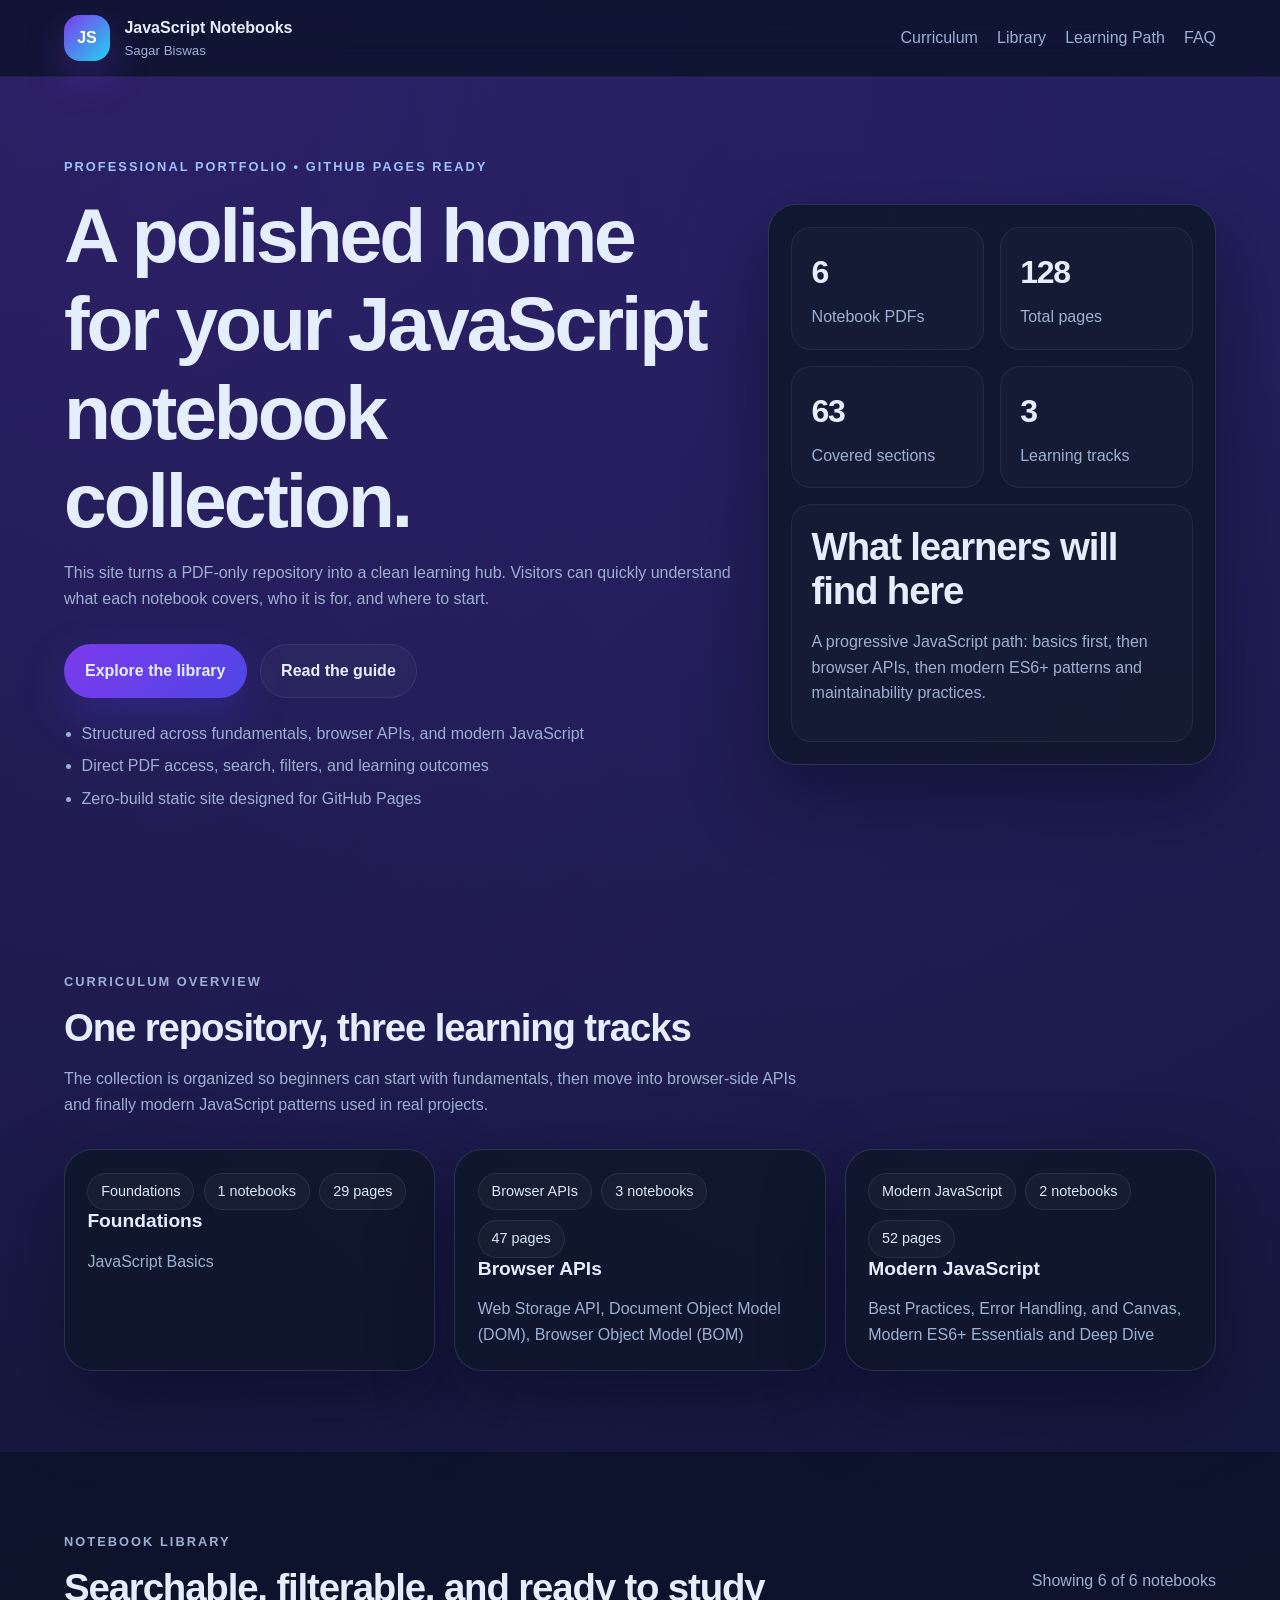
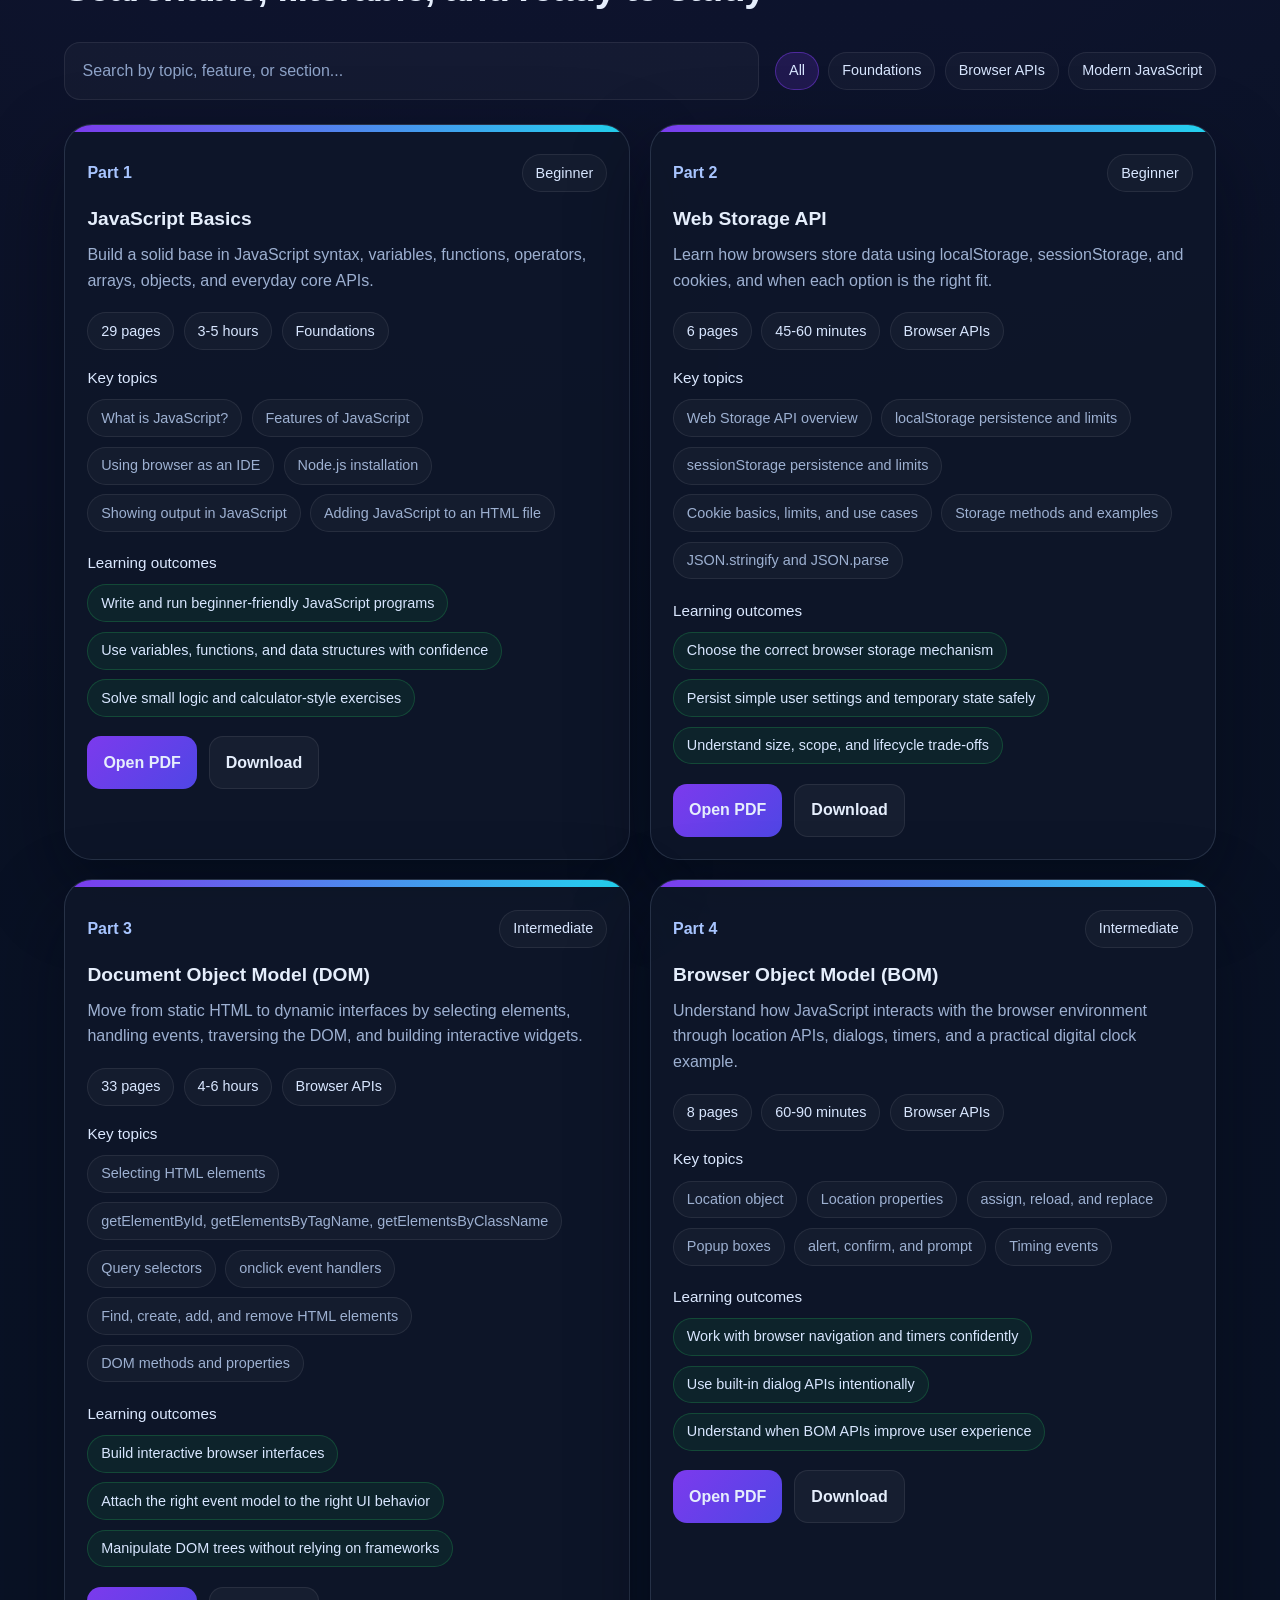
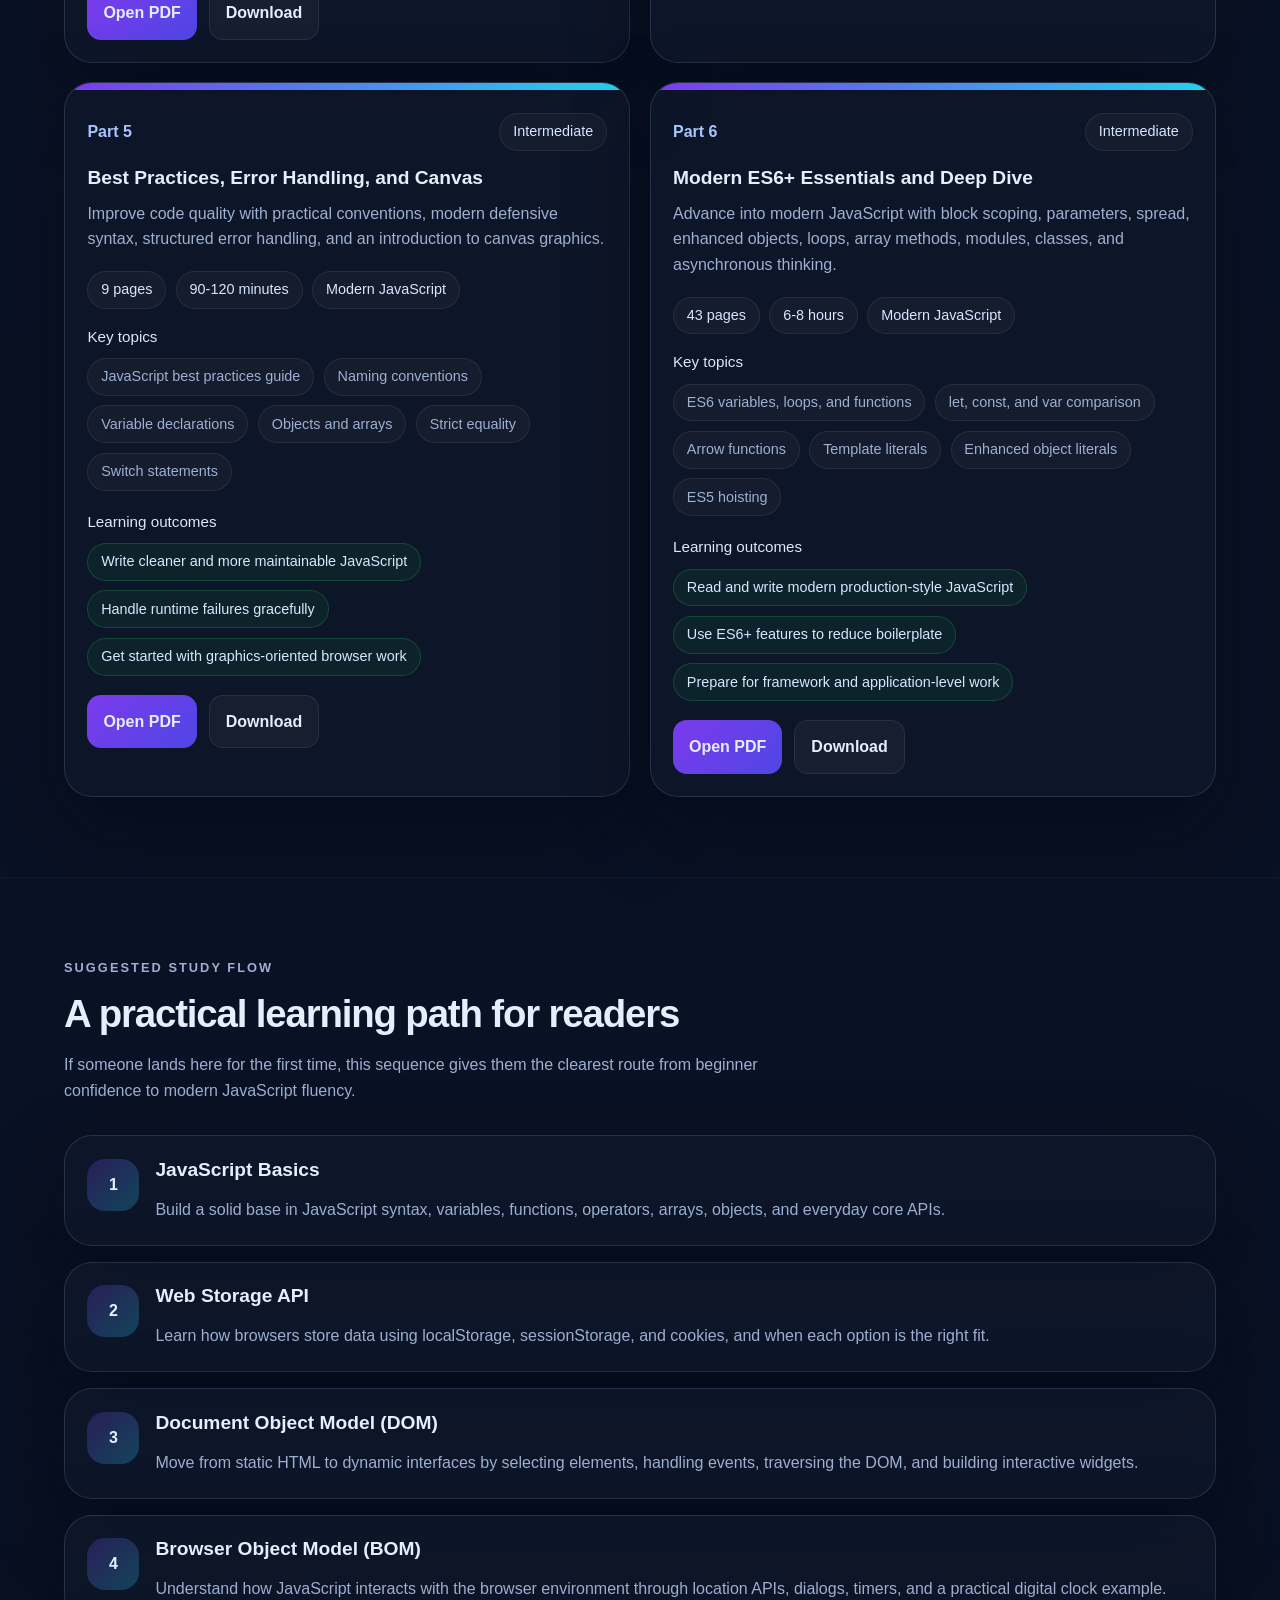
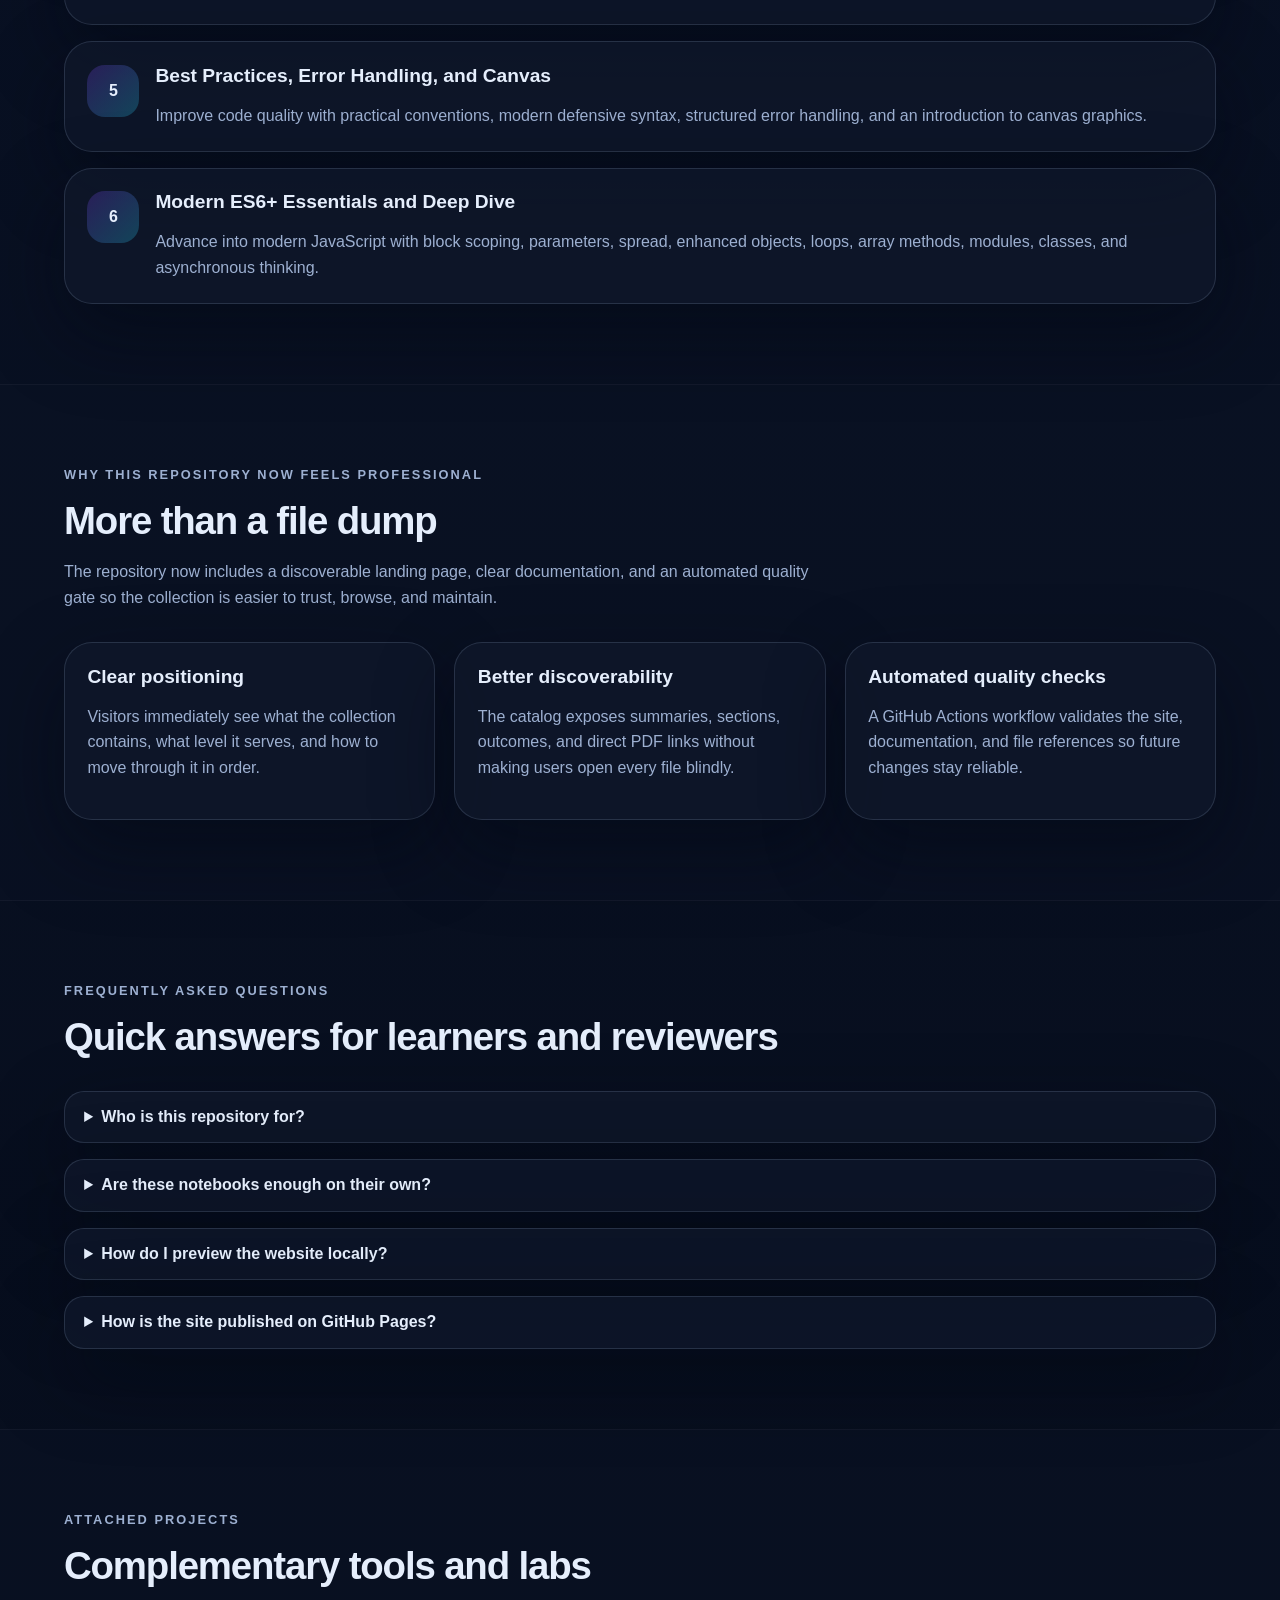
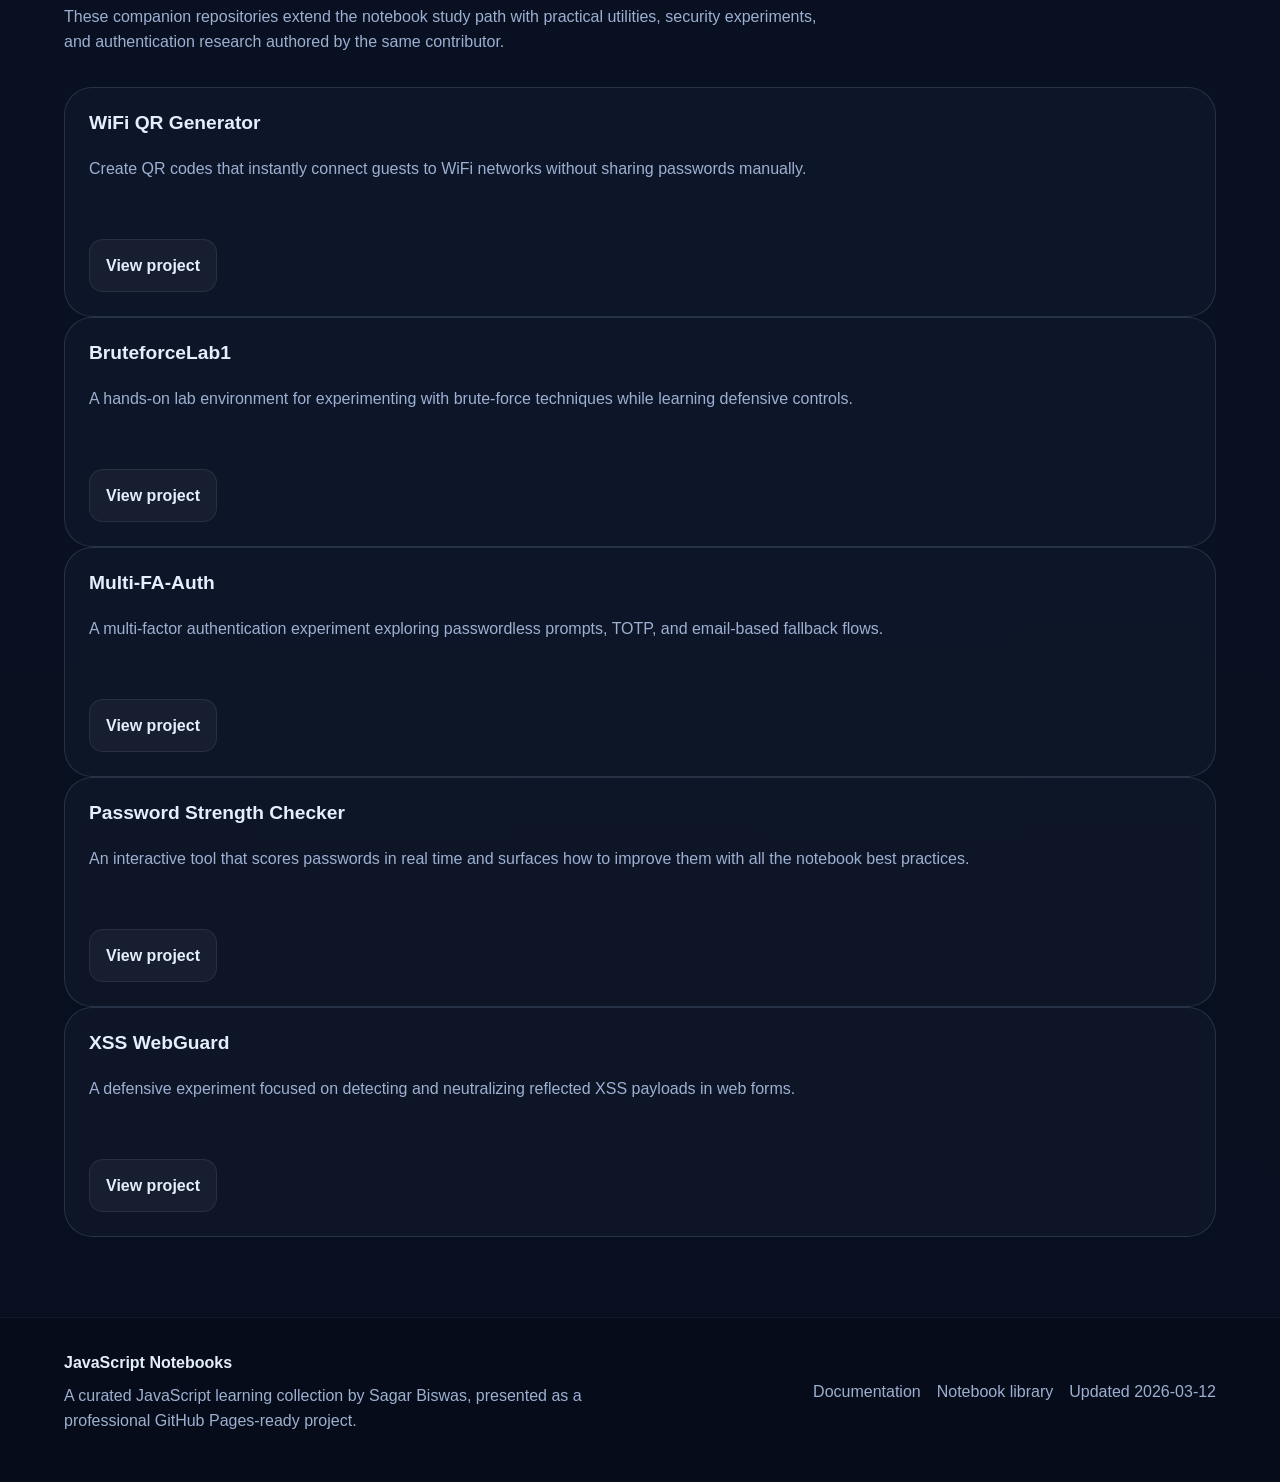
==== index.html @ d598bf87 "docs: add projects section" ====
<!DOCTYPE html>
<html lang="en">

<head>
    <meta charset="UTF-8" />
    <meta name="viewport" content="width=device-width, initial-scale=1.0" />
    <title>JavaScript Notebooks | Sagar Biswas</title>
    <meta name="description"
        content="A professional GitHub Pages showcase for six JavaScript notebooks covering fundamentals, DOM, BOM, browser storage, best practices, canvas, and modern ES6+ topics." />
    <meta name="keywords"
        content="JavaScript notebooks, JavaScript PDF notes, DOM, BOM, ES6, web storage, GitHub Pages" />
    <meta name="author" content="Sagar Biswas" />
    <meta property="og:title" content="JavaScript Notebooks | Sagar Biswas" />
    <meta property="og:description"
        content="Explore a structured JavaScript learning collection with curriculum overviews, searchable notebook cards, and direct access to every PDF." />
    <meta property="og:type" content="website" />
    <meta property="og:image" content="assets/favicon.svg" />
    <meta name="theme-color" content="#0b1020" />
    <link rel="icon" href="assets/favicon.svg" type="image/svg+xml" />
    <link rel="manifest" href="site.webmanifest" />
    <link rel="preload" href="styles.css" as="style" />
    <link rel="stylesheet" href="styles.css" />
    <script type="application/ld+json">
      {
        "@context": "https://schema.org",
        "@type": "CollectionPage",
        "name": "JavaScript Notebooks",
        "author": {
          "@type": "Person",
          "name": "Sagar Biswas"
        },
        "description": "A curated JavaScript learning collection published as PDF notebooks and presented through a GitHub Pages portfolio site.",
        "about": ["JavaScript", "DOM", "BOM", "Web Storage API", "ES6", "Canvas"]
      }
    </script>
</head>

<body>
    <a class="skip-link" href="#main-content">Skip to content</a>

    <header class="site-header">
        <div class="container nav-shell">
            <a class="brand" href="#top" aria-label="JavaScript Notebooks home">
                <span class="brand-mark">JS</span>
                <span>
                    <strong>JavaScript Notebooks</strong>
                    <small>Sagar Biswas</small>
                </span>
            </a>

            <nav class="site-nav" aria-label="Primary navigation">
                <a href="#curriculum">Curriculum</a>
                <a href="#library">Library</a>
                <a href="#learning-path">Learning Path</a>
                <a href="#faq">FAQ</a>
            </nav>
        </div>
    </header>

    <main id="main-content">
        <section class="hero" id="top">
            <div class="container hero-grid">
                <div class="hero-copy">
                    <p class="eyebrow">Professional portfolio • GitHub Pages ready</p>
                    <h1>A polished home for your JavaScript notebook collection.</h1>
                    <p class="hero-text">
                        This site turns a PDF-only repository into a clean learning hub. Visitors can quickly
                        understand what each notebook covers, who it is for, and where to start.
                    </p>

                    <div class="hero-actions">
                        <a class="button button-primary" href="#library">Explore the library</a>
                        <a class="button button-secondary" href="README.md">Read the guide</a>
                    </div>

                    <ul class="hero-points" aria-label="Highlights">
                        <li>Structured across fundamentals, browser APIs, and modern JavaScript</li>
                        <li>Direct PDF access, search, filters, and learning outcomes</li>
                        <li>Zero-build static site designed for GitHub Pages</li>
                    </ul>
                </div>

                <aside class="hero-panel" aria-label="Collection snapshot">
                    <div class="stats-grid" id="stats-grid">
                        <article>
                            <span class="stat-value" id="stat-notebooks">6</span>
                            <span class="stat-label">Notebook PDFs</span>
                        </article>
                        <article>
                            <span class="stat-value" id="stat-pages">128</span>
                            <span class="stat-label">Total pages</span>
                        </article>
                        <article>
                            <span class="stat-value" id="stat-sections">63</span>
                            <span class="stat-label">Covered sections</span>
                        </article>
                        <article>
                            <span class="stat-value">3</span>
                            <span class="stat-label">Learning tracks</span>
                        </article>
                    </div>

                    <div class="focus-box">
                        <h2>What learners will find here</h2>
                        <p>
                            A progressive JavaScript path: basics first, then browser APIs, then modern ES6+
                            patterns and maintainability practices.
                        </p>
                    </div>
                </aside>
            </div>
        </section>

        <section class="section" id="curriculum">
            <div class="container">
                <div class="section-heading">
                    <p class="eyebrow">Curriculum overview</p>
                    <h2>One repository, three learning tracks</h2>
                    <p>
                        The collection is organized so beginners can start with fundamentals, then move into
                        browser-side APIs and finally modern JavaScript patterns used in real projects.
                    </p>
                </div>

                <div class="track-grid" id="track-grid"></div>
            </div>
        </section>

        <section class="section section-alt" id="library">
            <div class="container">
                <div class="section-heading split-heading">
                    <div>
                        <p class="eyebrow">Notebook library</p>
                        <h2>Searchable, filterable, and ready to study</h2>
                    </div>
                    <p id="results-count" class="results-count">Showing all notebooks</p>
                </div>

                <div class="toolbar" role="search">
                    <label class="search-field" for="search-input">
                        <span class="visually-hidden">Search notebooks</span>
                        <input id="search-input" type="search" placeholder="Search by topic, feature, or section..."
                            autocomplete="off" />
                    </label>

                    <div class="filter-group" id="filter-group" aria-label="Notebook categories"></div>
                </div>

                <div class="card-grid" id="notebook-grid" aria-live="polite"></div>
                <noscript>
                    <p class="notice">
                        JavaScript is required for the interactive catalog. The PDFs are still available in
                        the repository root.
                    </p>
                </noscript>
            </div>
        </section>

        <section class="section" id="learning-path">
            <div class="container">
                <div class="section-heading">
                    <p class="eyebrow">Suggested study flow</p>
                    <h2>A practical learning path for readers</h2>
                    <p>
                        If someone lands here for the first time, this sequence gives them the clearest route
                        from beginner confidence to modern JavaScript fluency.
                    </p>
                </div>

                <div class="timeline" id="timeline"></div>
            </div>
        </section>

        <section class="section section-alt" id="repository-quality">
            <div class="container">
                <div class="section-heading">
                    <p class="eyebrow">Why this repository now feels professional</p>
                    <h2>More than a file dump</h2>
                    <p>
                        The repository now includes a discoverable landing page, clear documentation, and an
                        automated quality gate so the collection is easier to trust, browse, and maintain.
                    </p>
                </div>

                <div class="value-grid">
                    <article class="value-card">
                        <h3>Clear positioning</h3>
                        <p>
                            Visitors immediately see what the collection contains, what level it serves, and how
                            to move through it in order.
                        </p>
                    </article>
                    <article class="value-card">
                        <h3>Better discoverability</h3>
                        <p>
                            The catalog exposes summaries, sections, outcomes, and direct PDF links without
                            making users open every file blindly.
                        </p>
                    </article>
                    <article class="value-card">
                        <h3>Automated quality checks</h3>
                        <p>
                            A GitHub Actions workflow validates the site, documentation, and file references so
                            future changes stay reliable.
                        </p>
                    </article>
                </div>
            </div>
        </section>

        <section class="section" id="faq">
            <div class="container">
                <div class="section-heading">
                    <p class="eyebrow">Frequently asked questions</p>
                    <h2>Quick answers for learners and reviewers</h2>
                </div>

                <div class="faq-list">
                    <details>
                        <summary>Who is this repository for?</summary>
                        <p>
                            It is best suited for beginners and early-intermediate learners who want a structured
                            JavaScript path with examples and browser-focused practice.
                        </p>
                    </details>
                    <details>
                        <summary>Are these notebooks enough on their own?</summary>
                        <p>
                            They are strong study material for concepts and examples. For mastery, readers should
                            pair them with hands-on mini projects and browser experimentation.
                        </p>
                    </details>
                    <details>
                        <summary>How do I preview the website locally?</summary>
                        <p>
                            Serve the repository with any static server, such as Python's built-in HTTP server,
                            so the catalog can load the structured notebook data correctly.
                        </p>
                    </details>
                    <details>
                        <summary>How is the site published on GitHub Pages?</summary>
                        <p>
                            The repository is prepared for branch-based GitHub Pages hosting. Enable Pages from
                            the repository settings and choose the main branch root as the publishing source.
                        </p>
                    </details>
                </div>
            </div>
        </section>

            <section class="section section-alt" id="projects">
                <div class="container">
                    <div class="section-heading">
                        <p class="eyebrow">Attached projects</p>
                        <h2>Complementary tools and labs</h2>
                        <p>
                            These companion repositories extend the notebook study path with practical utilities, security
                            experiments, and authentication research authored by the same contributor.
                        </p>
                    </div>

                    <div class="project-grid">
                        <article class="project-card">
                            <h3>WiFi QR Generator</h3>
                            <p>Create QR codes that instantly connect guests to WiFi networks without sharing passwords manually.</p>
                            <a class="card-link secondary" href="https://github.com/SagarBiswas-MultiHAT/WiFi-QR-Generator" target="_blank" rel="noreferrer">View project</a>
                        </article>
                        <article class="project-card">
                            <h3>BruteforceLab1</h3>
                            <p>A hands-on lab environment for experimenting with brute-force techniques while learning defensive controls.</p>
                            <a class="card-link secondary" href="https://github.com/SagarBiswas-MultiHAT/BruteforceLab1" target="_blank" rel="noreferrer">View project</a>
                        </article>
                        <article class="project-card">
                            <h3>Multi-FA-Auth</h3>
                            <p>A multi-factor authentication experiment exploring passwordless prompts, TOTP, and email-based fallback flows.</p>
                            <a class="card-link secondary" href="https://github.com/SagarBiswas-MultiHAT/Multi-FA-Auth/" target="_blank" rel="noreferrer">View project</a>
                        </article>
                        <article class="project-card">
                            <h3>Password Strength Checker</h3>
                            <p>An interactive tool that scores passwords in real time and surfaces how to improve them with all the notebook best practices.</p>
                            <a class="card-link secondary" href="https://github.com/SagarBiswas-MultiHAT/Password-Strength-Checker" target="_blank" rel="noreferrer">View project</a>
                        </article>
                        <article class="project-card">
                            <h3>XSS WebGuard</h3>
                            <p>A defensive experiment focused on detecting and neutralizing reflected XSS payloads in web forms.</p>
                            <a class="card-link secondary" href="https://github.com/SagarBiswas-MultiHAT/XSS-WebGuard" target="_blank" rel="noreferrer">View project</a>
                        </article>
                    </div>
                </div>
            </section>
    </main>

    <footer class="site-footer">
        <div class="container footer-shell">
            <div>
                <strong>JavaScript Notebooks</strong>
                <p class="footer-copy">
                    A curated JavaScript learning collection by Sagar Biswas, presented as a professional
                    GitHub Pages-ready project.
                </p>
            </div>
            <div class="footer-meta">
                <a href="README.md">Documentation</a>
                <a href="#library">Notebook library</a>
                <span id="current-year"></span>
            </div>
        </div>
    </footer>

    <script src="script.js" defer></script>
</body>

</html>
---- styles.css ----
:root {
    --bg: #081122;
    --bg-soft: #0f1b33;
    --panel: rgba(15, 23, 42, 0.85);
    --panel-strong: #111c35;
    --text: #e5eefc;
    --muted: #9db0d1;
    --line: rgba(157, 176, 209, 0.18);
    --brand: #7c3aed;
    --brand-strong: #4f46e5;
    --brand-soft: rgba(124, 58, 237, 0.18);
    --success: #22c55e;
    --shadow: 0 30px 80px rgba(3, 7, 18, 0.45);
    --radius-lg: 28px;
    --radius-md: 20px;
    --radius-sm: 14px;
    --container: 1180px;
}

* {
    box-sizing: border-box;
}

html {
    scroll-behavior: smooth;
}

body {
    margin: 0;
    font-family: Inter, "Segoe UI", Roboto, Helvetica, Arial, sans-serif;
    color: var(--text);
    background:
        radial-gradient(circle at top left, rgba(124, 58, 237, 0.28), transparent 30%),
        radial-gradient(circle at top right, rgba(79, 70, 229, 0.22), transparent 28%),
        linear-gradient(180deg, #081122 0%, #0a1328 40%, #060c19 100%);
    line-height: 1.6;
}

img {
    max-width: 100%;
}

a {
    color: inherit;
    text-decoration: none;
}

button,
input {
    font: inherit;
}

.skip-link,
.visually-hidden {
    position: absolute;
    clip: rect(0 0 0 0);
    clip-path: inset(50%);
    width: 1px;
    height: 1px;
    overflow: hidden;
    white-space: nowrap;
}

.skip-link:focus {
    clip: auto;
    clip-path: none;
    width: auto;
    height: auto;
    padding: 0.75rem 1rem;
    background: #ffffff;
    color: #111827;
    left: 1rem;
    top: 1rem;
    z-index: 1000;
    border-radius: 12px;
}

.container {
    width: min(calc(100% - 2rem), var(--container));
    margin: 0 auto;
    width: 90%;
}

.site-header {
    position: sticky;
    top: 0;
    z-index: 50;
    backdrop-filter: blur(16px);
    background: rgba(8, 17, 34, 0.72);
    border-bottom: 1px solid rgba(255, 255, 255, 0.05);
}

.nav-shell,
.footer-shell {
    display: flex;
    align-items: center;
    justify-content: space-between;
    gap: 1.5rem;
}

.nav-shell {
    min-height: 76px;
}

.brand {
    display: inline-flex;
    align-items: center;
    gap: 0.9rem;
}

.brand strong,
.brand small {
    display: block;
}

.brand small {
    color: var(--muted);
}

.brand-mark {
    display: grid;
    place-items: center;
    width: 46px;
    height: 46px;
    border-radius: 16px;
    background: linear-gradient(135deg, var(--brand) 0%, #22d3ee 100%);
    color: #fff;
    font-weight: 800;
    box-shadow: 0 18px 40px rgba(124, 58, 237, 0.3);
}

.site-nav {
    display: flex;
    align-items: center;
    gap: 1.2rem;
    color: var(--muted);
}

.site-nav a:hover,
.site-nav a:focus-visible,
.footer-meta a:hover,
.footer-meta a:focus-visible {
    color: #ffffff;
}

.hero,
.section {
    padding: 5rem 0;
}

.section-alt {
    background: rgba(10, 18, 36, 0.65);
    border-top: 1px solid rgba(255, 255, 255, 0.04);
    border-bottom: 1px solid rgba(255, 255, 255, 0.04);
}

.hero-grid {
    display: grid;
    grid-template-columns: minmax(0, 1.2fr) minmax(320px, 0.8fr);
    gap: 2rem;
    align-items: center;
}

.eyebrow {
    margin: 0 0 0.85rem;
    text-transform: uppercase;
    letter-spacing: 0.16em;
    font-size: 0.8rem;
    font-weight: 700;
    color: #9cc2ff;
}

h1,
h2,
h3,
summary {
    line-height: 1.15;
}

h1 {
    margin: 0;
    font-size: clamp(2.7rem, 6vw, 4.8rem);
    letter-spacing: -0.04em;
}

h2 {
    margin: 0;
    font-size: clamp(2rem, 3vw, 3rem);
    letter-spacing: -0.03em;
}

h3 {
    margin: 0 0 0.75rem;
    font-size: 1.2rem;
}

.hero-text,
.section-heading p,
.card-copy,
.value-card p,
.faq-list p,
.footer-copy,
.focus-box p {
    color: var(--muted);
}

.hero-actions {
    display: flex;
    flex-wrap: wrap;
    gap: 0.85rem;
    margin: 2rem 0 1.4rem;
}

.button {
    display: inline-flex;
    align-items: center;
    justify-content: center;
    min-height: 48px;
    padding: 0.85rem 1.25rem;
    border-radius: 999px;
    border: 1px solid transparent;
    font-weight: 700;
    transition: transform 0.2s ease, border-color 0.2s ease, background 0.2s ease;
}

.button:hover,
.button:focus-visible,
.filter-button:hover,
.filter-button:focus-visible,
.card-link:hover,
.card-link:focus-visible {
    transform: translateY(-1px);
}

.button-primary {
    background: linear-gradient(135deg, var(--brand) 0%, var(--brand-strong) 100%);
    box-shadow: 0 18px 45px rgba(79, 70, 229, 0.28);
}

.button-secondary {
    background: rgba(255, 255, 255, 0.03);
    border-color: rgba(255, 255, 255, 0.08);
}

.hero-points {
    margin: 0;
    padding-left: 1.1rem;
    color: var(--muted);
}

.hero-points li+li {
    margin-top: 0.45rem;
}

.hero-panel,
.track-card,
.notebook-card,
.value-card,
.notice,
.faq-list details,
.timeline-item {
    border: 1px solid var(--line);
    background: var(--panel);
    box-shadow: var(--shadow);
}

.hero-panel {
    padding: 1.4rem;
    border-radius: var(--radius-lg);
}

.stats-grid {
    display: grid;
    grid-template-columns: repeat(2, minmax(0, 1fr));
    gap: 1rem;
}

.stats-grid article,
.focus-box {
    padding: 1.2rem;
    border-radius: var(--radius-md);
    background: rgba(255, 255, 255, 0.02);
    border: 1px solid rgba(255, 255, 255, 0.06);
}

.stat-value {
    display: block;
    font-size: 2rem;
    font-weight: 800;
    letter-spacing: -0.04em;
}

.stat-label {
    display: block;
    margin-top: 0.35rem;
    color: var(--muted);
}

.focus-box {
    margin-top: 1rem;
}

.section-heading {
    max-width: 760px;
    margin-bottom: 2rem;
}

.split-heading {
    display: flex;
    align-items: end;
    justify-content: space-between;
    gap: 1rem;
    max-width: none;
}

.results-count {
    color: var(--muted);
}

.track-grid,
.card-grid,
.value-grid {
    display: grid;
    gap: 1.2rem;
}

.track-grid,
.value-grid,
.project-grid {
    grid-template-columns: repeat(3, minmax(0, 1fr));
}

.track-card,
.value-card,
.timeline-item,
.notebook-card {
    border-radius: var(--radius-lg);
    overflow: hidden;
}

.project-card {
    border-radius: var(--radius-lg);
    background: var(--panel);
    border: 1px solid var(--line);
    padding: 1.5rem;
    display: flex;
    flex-direction: column;
    gap: 0.6rem;
    min-height: 230px;
}

.project-card p {
    color: var(--muted);
    margin: 0;
}

.project-card a {
    margin-top: auto;
    align-self: flex-start;
}

.track-card,
.value-card,
.timeline-item {
    padding: 1.4rem;
}

.track-card .pill,
.meta-pill,
.section-pill,
.outcome-pill,
.filter-button {
    display: inline-flex;
    align-items: center;
    gap: 0.4rem;
    padding: 0.4rem 0.8rem;
    border-radius: 999px;
    border: 1px solid rgba(255, 255, 255, 0.08);
    background: rgba(255, 255, 255, 0.03);
    color: #d8e6ff;
    font-size: 0.9rem;
}

.track-card .pill-row,
.meta-row,
.section-row,
.outcome-row,
.filter-group {
    display: flex;
    flex-wrap: wrap;
    gap: 0.6rem;
}

.toolbar {
    display: flex;
    flex-wrap: wrap;
    align-items: center;
    justify-content: space-between;
    gap: 1rem;
    margin-bottom: 1.5rem;
}

.search-field {
    flex: 1 1 320px;
}

.search-field input {
    width: 100%;
    min-height: 54px;
    padding: 0.95rem 1.1rem;
    border-radius: 16px;
    border: 1px solid rgba(255, 255, 255, 0.08);
    background: rgba(255, 255, 255, 0.03);
    color: #ffffff;
}

.search-field input::placeholder {
    color: #8ea3c8;
}

.filter-group {
    justify-content: flex-end;
}

.filter-button {
    cursor: pointer;
}

.filter-button[aria-pressed="true"] {
    background: var(--brand-soft);
    border-color: rgba(124, 58, 237, 0.5);
}

.card-grid {
    grid-template-columns: repeat(2, minmax(0, 1fr));
}

.notebook-card {
    display: flex;
    flex-direction: column;
}

.card-accent {
    height: 7px;
    background: linear-gradient(90deg, #7c3aed 0%, #22d3ee 100%);
}

.card-body {
    display: flex;
    flex-direction: column;
    gap: 1rem;
    padding: 1.4rem;
}

.card-topline {
    display: flex;
    align-items: center;
    justify-content: space-between;
    gap: 1rem;
    color: #d4ddf3;
}

.card-part {
    font-weight: 700;
    color: #a8c5ff;
}

.card-copy {
    margin: 0;
}

.meta-row {
    margin-top: 0.2rem;
}

.section-title {
    margin: 0 0 0.55rem;
    font-size: 0.95rem;
    color: #dbe8ff;
}

.section-row,
.outcome-row {
    margin-bottom: 0.2rem;
}

.section-pill {
    color: var(--muted);
}

.outcome-pill {
    background: rgba(34, 197, 94, 0.08);
    border-color: rgba(34, 197, 94, 0.24);
}

.card-actions {
    display: flex;
    flex-wrap: wrap;
    gap: 0.75rem;
    margin-top: auto;
}

.card-link {
    display: inline-flex;
    align-items: center;
    justify-content: center;
    min-height: 46px;
    padding: 0.8rem 1rem;
    border-radius: 14px;
    font-weight: 700;
    transition: transform 0.2s ease, background 0.2s ease;
}

.card-link.primary {
    background: linear-gradient(135deg, var(--brand) 0%, var(--brand-strong) 100%);
}

.card-link.secondary {
    background: rgba(255, 255, 255, 0.04);
    border: 1px solid rgba(255, 255, 255, 0.08);
}

.timeline {
    display: grid;
    gap: 1rem;
}

.timeline-item {
    display: grid;
    grid-template-columns: auto 1fr;
    gap: 1rem;
    align-items: start;
}

.timeline-step {
    display: grid;
    place-items: center;
    width: 52px;
    height: 52px;
    border-radius: 18px;
    background: linear-gradient(135deg, rgba(124, 58, 237, 0.25), rgba(34, 211, 238, 0.25));
    font-weight: 800;
}

.timeline-item p,
.track-card p {
    color: var(--muted);
    margin-bottom: 0;
}

.faq-list {
    display: grid;
    gap: 1rem;
}

.faq-list details {
    padding: 1rem 1.2rem;
    border-radius: var(--radius-md);
}

summary {
    cursor: pointer;
    font-weight: 700;
}

summary::-webkit-details-marker {
    display: none;
}

.notice {
    padding: 1rem 1.15rem;
    border-radius: 16px;
}

.site-footer {
    padding: 2rem 0 3rem;
}

.footer-copy {
    max-width: 580px;
    margin: 0.45rem 0 0;
}

.footer-meta {
    display: flex;
    flex-wrap: wrap;
    align-items: center;
    justify-content: flex-end;
    gap: 1rem;
    color: var(--muted);
}

@media (max-width: 980px) {

    .hero-grid,
    .track-grid,
    .card-grid,
    .value-grid,
    .project-grid {
        grid-template-columns: 1fr;
    }

    .split-heading,
    .nav-shell,
    .footer-shell {
        align-items: flex-start;
        flex-direction: column;
    }

    .site-nav,
    .footer-meta {
        justify-content: flex-start;
    }
}

@media (max-width: 720px) {

    .hero,
    .section {
        padding: 4rem 0;
    }

    .stats-grid {
        grid-template-columns: 1fr 1fr;
    }

    .timeline-item {
        grid-template-columns: 1fr;
    }
}

@media (max-width: 560px) {
    .container {
        width: min(calc(100% - 1.25rem), var(--container));
    }

    .site-nav {
        flex-wrap: wrap;
    }

    .stats-grid {
        grid-template-columns: 1fr;
    }

    .hero-actions,
    .card-actions {
        flex-direction: column;
    }

    .card-link,
    .button {
        width: 100%;
    }
}
---- styles.css ----
:root {
    --bg: #081122;
    --bg-soft: #0f1b33;
    --panel: rgba(15, 23, 42, 0.85);
    --panel-strong: #111c35;
    --text: #e5eefc;
    --muted: #9db0d1;
    --line: rgba(157, 176, 209, 0.18);
    --brand: #7c3aed;
    --brand-strong: #4f46e5;
    --brand-soft: rgba(124, 58, 237, 0.18);
    --success: #22c55e;
    --shadow: 0 30px 80px rgba(3, 7, 18, 0.45);
    --radius-lg: 28px;
    --radius-md: 20px;
    --radius-sm: 14px;
    --container: 1180px;
}

* {
    box-sizing: border-box;
}

html {
    scroll-behavior: smooth;
}

body {
    margin: 0;
    font-family: Inter, "Segoe UI", Roboto, Helvetica, Arial, sans-serif;
    color: var(--text);
    background:
        radial-gradient(circle at top left, rgba(124, 58, 237, 0.28), transparent 30%),
        radial-gradient(circle at top right, rgba(79, 70, 229, 0.22), transparent 28%),
        linear-gradient(180deg, #081122 0%, #0a1328 40%, #060c19 100%);
    line-height: 1.6;
}

img {
    max-width: 100%;
}

a {
    color: inherit;
    text-decoration: none;
}

button,
input {
    font: inherit;
}

.skip-link,
.visually-hidden {
    position: absolute;
    clip: rect(0 0 0 0);
    clip-path: inset(50%);
    width: 1px;
    height: 1px;
    overflow: hidden;
    white-space: nowrap;
}

.skip-link:focus {
    clip: auto;
    clip-path: none;
    width: auto;
    height: auto;
    padding: 0.75rem 1rem;
    background: #ffffff;
    color: #111827;
    left: 1rem;
    top: 1rem;
    z-index: 1000;
    border-radius: 12px;
}

.container {
    width: min(calc(100% - 2rem), var(--container));
    margin: 0 auto;
    width: 90%;
}

.site-header {
    position: sticky;
    top: 0;
    z-index: 50;
    backdrop-filter: blur(16px);
    background: rgba(8, 17, 34, 0.72);
    border-bottom: 1px solid rgba(255, 255, 255, 0.05);
}

.nav-shell,
.footer-shell {
    display: flex;
    align-items: center;
    justify-content: space-between;
    gap: 1.5rem;
}

.nav-shell {
    min-height: 76px;
}

.brand {
    display: inline-flex;
    align-items: center;
    gap: 0.9rem;
}

.brand strong,
.brand small {
    display: block;
}

.brand small {
    color: var(--muted);
}

.brand-mark {
    display: grid;
    place-items: center;
    width: 46px;
    height: 46px;
    border-radius: 16px;
    background: linear-gradient(135deg, var(--brand) 0%, #22d3ee 100%);
    color: #fff;
    font-weight: 800;
    box-shadow: 0 18px 40px rgba(124, 58, 237, 0.3);
}

.site-nav {
    display: flex;
    align-items: center;
    gap: 1.2rem;
    color: var(--muted);
}

.site-nav a:hover,
.site-nav a:focus-visible,
.footer-meta a:hover,
.footer-meta a:focus-visible {
    color: #ffffff;
}

.hero,
.section {
    padding: 5rem 0;
}

.section-alt {
    background: rgba(10, 18, 36, 0.65);
    border-top: 1px solid rgba(255, 255, 255, 0.04);
    border-bottom: 1px solid rgba(255, 255, 255, 0.04);
}

.hero-grid {
    display: grid;
    grid-template-columns: minmax(0, 1.2fr) minmax(320px, 0.8fr);
    gap: 2rem;
    align-items: center;
}

.eyebrow {
    margin: 0 0 0.85rem;
    text-transform: uppercase;
    letter-spacing: 0.16em;
    font-size: 0.8rem;
    font-weight: 700;
    color: #9cc2ff;
}

h1,
h2,
h3,
summary {
    line-height: 1.15;
}

h1 {
    margin: 0;
    font-size: clamp(2.7rem, 6vw, 4.8rem);
    letter-spacing: -0.04em;
}

h2 {
    margin: 0;
    font-size: clamp(2rem, 3vw, 3rem);
    letter-spacing: -0.03em;
}

h3 {
    margin: 0 0 0.75rem;
    font-size: 1.2rem;
}

.hero-text,
.section-heading p,
.card-copy,
.value-card p,
.faq-list p,
.footer-copy,
.focus-box p {
    color: var(--muted);
}

.hero-actions {
    display: flex;
    flex-wrap: wrap;
    gap: 0.85rem;
    margin: 2rem 0 1.4rem;
}

.button {
    display: inline-flex;
    align-items: center;
    justify-content: center;
    min-height: 48px;
    padding: 0.85rem 1.25rem;
    border-radius: 999px;
    border: 1px solid transparent;
    font-weight: 700;
    transition: transform 0.2s ease, border-color 0.2s ease, background 0.2s ease;
}

.button:hover,
.button:focus-visible,
.filter-button:hover,
.filter-button:focus-visible,
.card-link:hover,
.card-link:focus-visible {
    transform: translateY(-1px);
}

.button-primary {
    background: linear-gradient(135deg, var(--brand) 0%, var(--brand-strong) 100%);
    box-shadow: 0 18px 45px rgba(79, 70, 229, 0.28);
}

.button-secondary {
    background: rgba(255, 255, 255, 0.03);
    border-color: rgba(255, 255, 255, 0.08);
}

.hero-points {
    margin: 0;
    padding-left: 1.1rem;
    color: var(--muted);
}

.hero-points li+li {
    margin-top: 0.45rem;
}

.hero-panel,
.track-card,
.notebook-card,
.value-card,
.notice,
.faq-list details,
.timeline-item {
    border: 1px solid var(--line);
    background: var(--panel);
    box-shadow: var(--shadow);
}

.hero-panel {
    padding: 1.4rem;
    border-radius: var(--radius-lg);
}

.stats-grid {
    display: grid;
    grid-template-columns: repeat(2, minmax(0, 1fr));
    gap: 1rem;
}

.stats-grid article,
.focus-box {
    padding: 1.2rem;
    border-radius: var(--radius-md);
    background: rgba(255, 255, 255, 0.02);
    border: 1px solid rgba(255, 255, 255, 0.06);
}

.stat-value {
    display: block;
    font-size: 2rem;
    font-weight: 800;
    letter-spacing: -0.04em;
}

.stat-label {
    display: block;
    margin-top: 0.35rem;
    color: var(--muted);
}

.focus-box {
    margin-top: 1rem;
}

.section-heading {
    max-width: 760px;
    margin-bottom: 2rem;
}

.split-heading {
    display: flex;
    align-items: end;
    justify-content: space-between;
    gap: 1rem;
    max-width: none;
}

.results-count {
    color: var(--muted);
}

.track-grid,
.card-grid,
.value-grid {
    display: grid;
    gap: 1.2rem;
}

.track-grid,
.value-grid,
.project-grid {
    grid-template-columns: repeat(3, minmax(0, 1fr));
}

.track-card,
.value-card,
.timeline-item,
.notebook-card {
    border-radius: var(--radius-lg);
    overflow: hidden;
}

.project-card {
    border-radius: var(--radius-lg);
    background: var(--panel);
    border: 1px solid var(--line);
    padding: 1.5rem;
    display: flex;
    flex-direction: column;
    gap: 0.6rem;
    min-height: 230px;
}

.project-card p {
    color: var(--muted);
    margin: 0;
}

.project-card a {
    margin-top: auto;
    align-self: flex-start;
}

.track-card,
.value-card,
.timeline-item {
    padding: 1.4rem;
}

.track-card .pill,
.meta-pill,
.section-pill,
.outcome-pill,
.filter-button {
    display: inline-flex;
    align-items: center;
    gap: 0.4rem;
    padding: 0.4rem 0.8rem;
    border-radius: 999px;
    border: 1px solid rgba(255, 255, 255, 0.08);
    background: rgba(255, 255, 255, 0.03);
    color: #d8e6ff;
    font-size: 0.9rem;
}

.track-card .pill-row,
.meta-row,
.section-row,
.outcome-row,
.filter-group {
    display: flex;
    flex-wrap: wrap;
    gap: 0.6rem;
}

.toolbar {
    display: flex;
    flex-wrap: wrap;
    align-items: center;
    justify-content: space-between;
    gap: 1rem;
    margin-bottom: 1.5rem;
}

.search-field {
    flex: 1 1 320px;
}

.search-field input {
    width: 100%;
    min-height: 54px;
    padding: 0.95rem 1.1rem;
    border-radius: 16px;
    border: 1px solid rgba(255, 255, 255, 0.08);
    background: rgba(255, 255, 255, 0.03);
    color: #ffffff;
}

.search-field input::placeholder {
    color: #8ea3c8;
}

.filter-group {
    justify-content: flex-end;
}

.filter-button {
    cursor: pointer;
}

.filter-button[aria-pressed="true"] {
    background: var(--brand-soft);
    border-color: rgba(124, 58, 237, 0.5);
}

.card-grid {
    grid-template-columns: repeat(2, minmax(0, 1fr));
}

.notebook-card {
    display: flex;
    flex-direction: column;
}

.card-accent {
    height: 7px;
    background: linear-gradient(90deg, #7c3aed 0%, #22d3ee 100%);
}

.card-body {
    display: flex;
    flex-direction: column;
    gap: 1rem;
    padding: 1.4rem;
}

.card-topline {
    display: flex;
    align-items: center;
    justify-content: space-between;
    gap: 1rem;
    color: #d4ddf3;
}

.card-part {
    font-weight: 700;
    color: #a8c5ff;
}

.card-copy {
    margin: 0;
}

.meta-row {
    margin-top: 0.2rem;
}

.section-title {
    margin: 0 0 0.55rem;
    font-size: 0.95rem;
    color: #dbe8ff;
}

.section-row,
.outcome-row {
    margin-bottom: 0.2rem;
}

.section-pill {
    color: var(--muted);
}

.outcome-pill {
    background: rgba(34, 197, 94, 0.08);
    border-color: rgba(34, 197, 94, 0.24);
}

.card-actions {
    display: flex;
    flex-wrap: wrap;
    gap: 0.75rem;
    margin-top: auto;
}

.card-link {
    display: inline-flex;
    align-items: center;
    justify-content: center;
    min-height: 46px;
    padding: 0.8rem 1rem;
    border-radius: 14px;
    font-weight: 700;
    transition: transform 0.2s ease, background 0.2s ease;
}

.card-link.primary {
    background: linear-gradient(135deg, var(--brand) 0%, var(--brand-strong) 100%);
}

.card-link.secondary {
    background: rgba(255, 255, 255, 0.04);
    border: 1px solid rgba(255, 255, 255, 0.08);
}

.timeline {
    display: grid;
    gap: 1rem;
}

.timeline-item {
    display: grid;
    grid-template-columns: auto 1fr;
    gap: 1rem;
    align-items: start;
}

.timeline-step {
    display: grid;
    place-items: center;
    width: 52px;
    height: 52px;
    border-radius: 18px;
    background: linear-gradient(135deg, rgba(124, 58, 237, 0.25), rgba(34, 211, 238, 0.25));
    font-weight: 800;
}

.timeline-item p,
.track-card p {
    color: var(--muted);
    margin-bottom: 0;
}

.faq-list {
    display: grid;
    gap: 1rem;
}

.faq-list details {
    padding: 1rem 1.2rem;
    border-radius: var(--radius-md);
}

summary {
    cursor: pointer;
    font-weight: 700;
}

summary::-webkit-details-marker {
    display: none;
}

.notice {
    padding: 1rem 1.15rem;
    border-radius: 16px;
}

.site-footer {
    padding: 2rem 0 3rem;
}

.footer-copy {
    max-width: 580px;
    margin: 0.45rem 0 0;
}

.footer-meta {
    display: flex;
    flex-wrap: wrap;
    align-items: center;
    justify-content: flex-end;
    gap: 1rem;
    color: var(--muted);
}

@media (max-width: 980px) {

    .hero-grid,
    .track-grid,
    .card-grid,
    .value-grid,
    .project-grid {
        grid-template-columns: 1fr;
    }

    .split-heading,
    .nav-shell,
    .footer-shell {
        align-items: flex-start;
        flex-direction: column;
    }

    .site-nav,
    .footer-meta {
        justify-content: flex-start;
    }
}

@media (max-width: 720px) {

    .hero,
    .section {
        padding: 4rem 0;
    }

    .stats-grid {
        grid-template-columns: 1fr 1fr;
    }

    .timeline-item {
        grid-template-columns: 1fr;
    }
}

@media (max-width: 560px) {
    .container {
        width: min(calc(100% - 1.25rem), var(--container));
    }

    .site-nav {
        flex-wrap: wrap;
    }

    .stats-grid {
        grid-template-columns: 1fr;
    }

    .hero-actions,
    .card-actions {
        flex-direction: column;
    }

    .card-link,
    .button {
        width: 100%;
    }
}
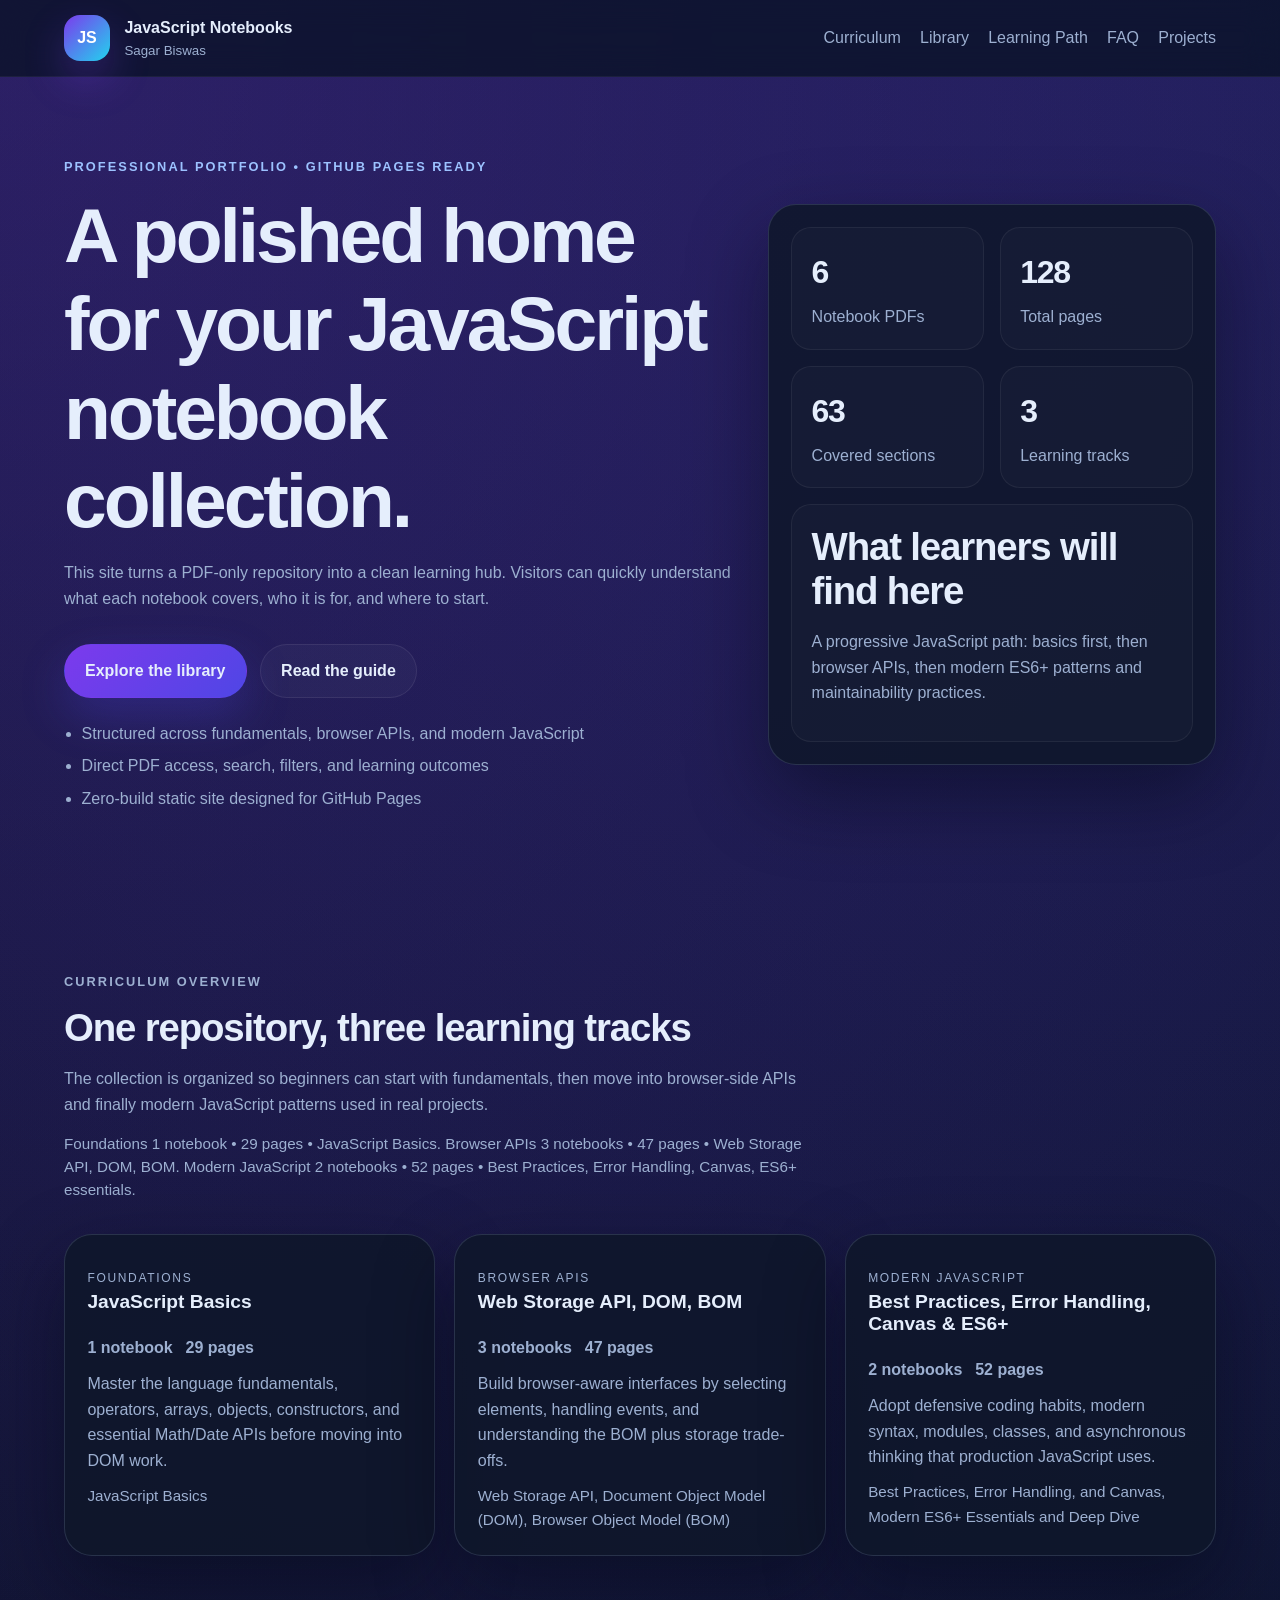
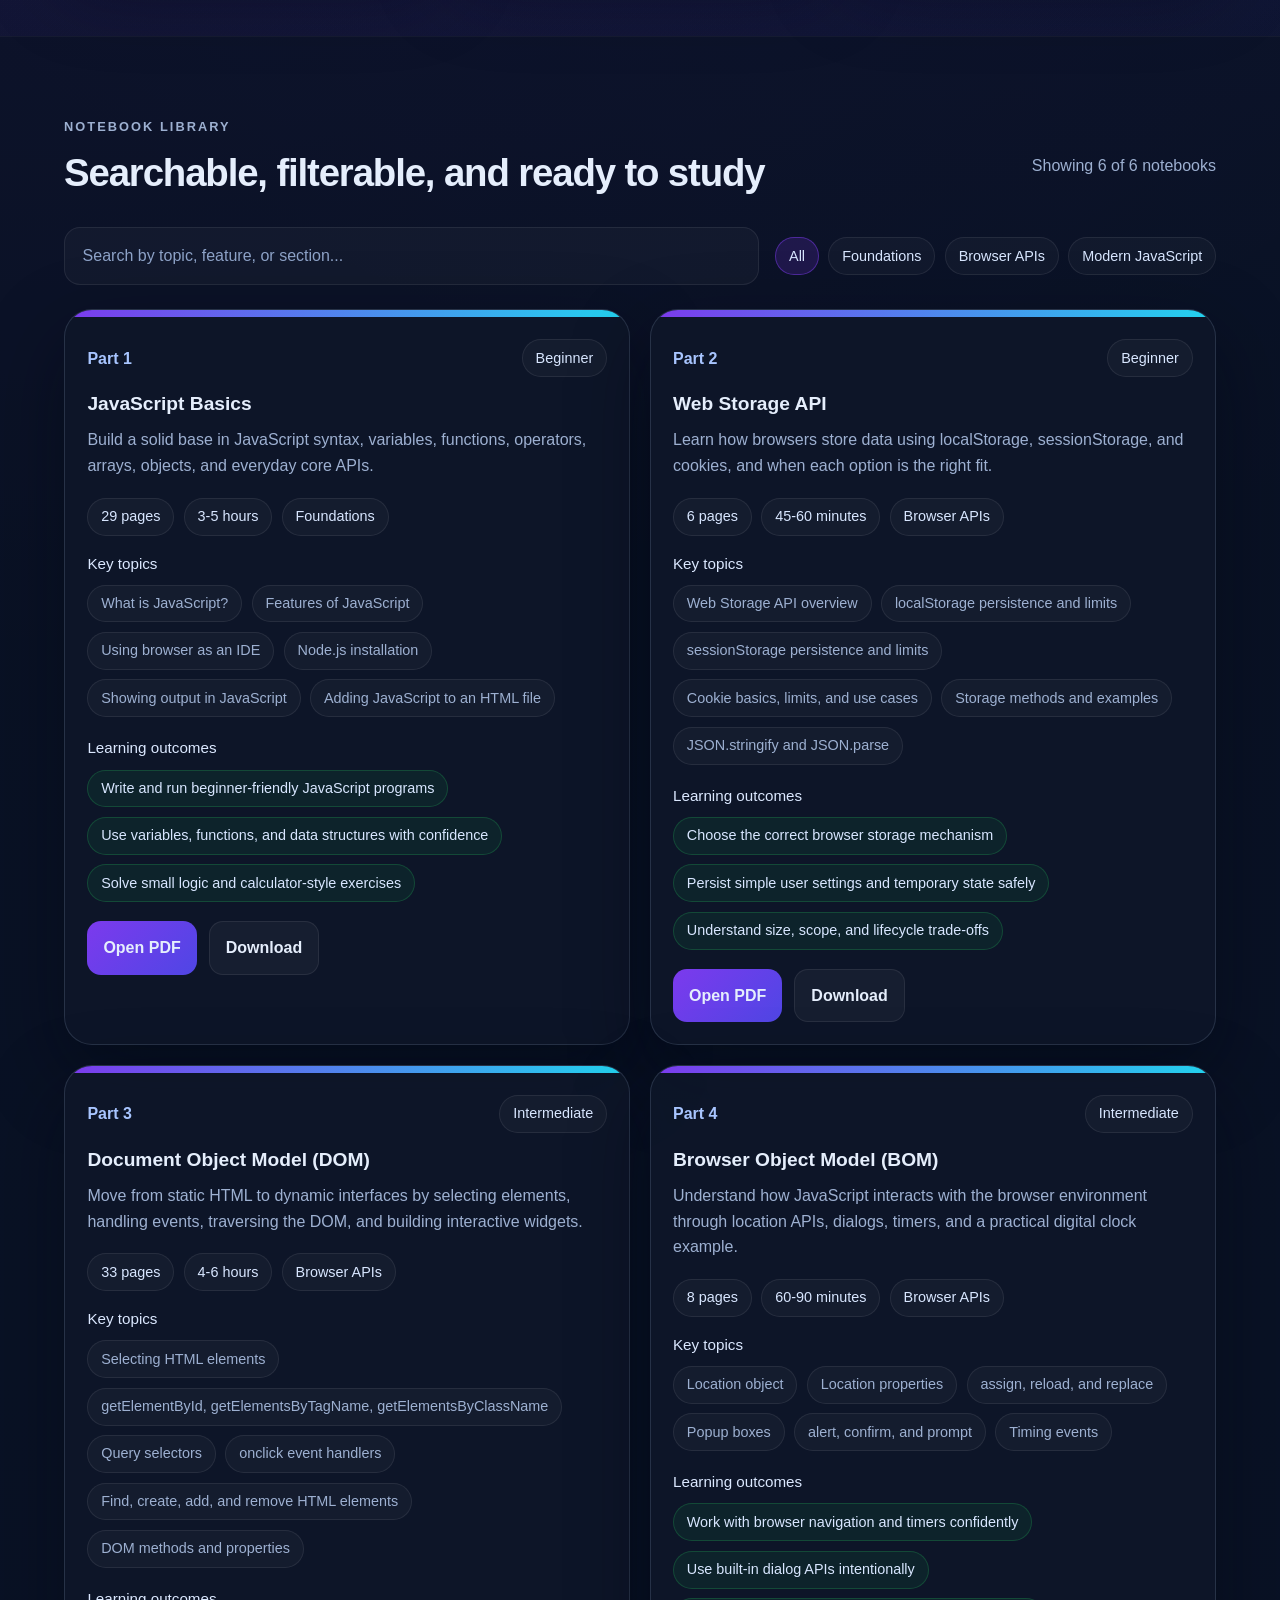
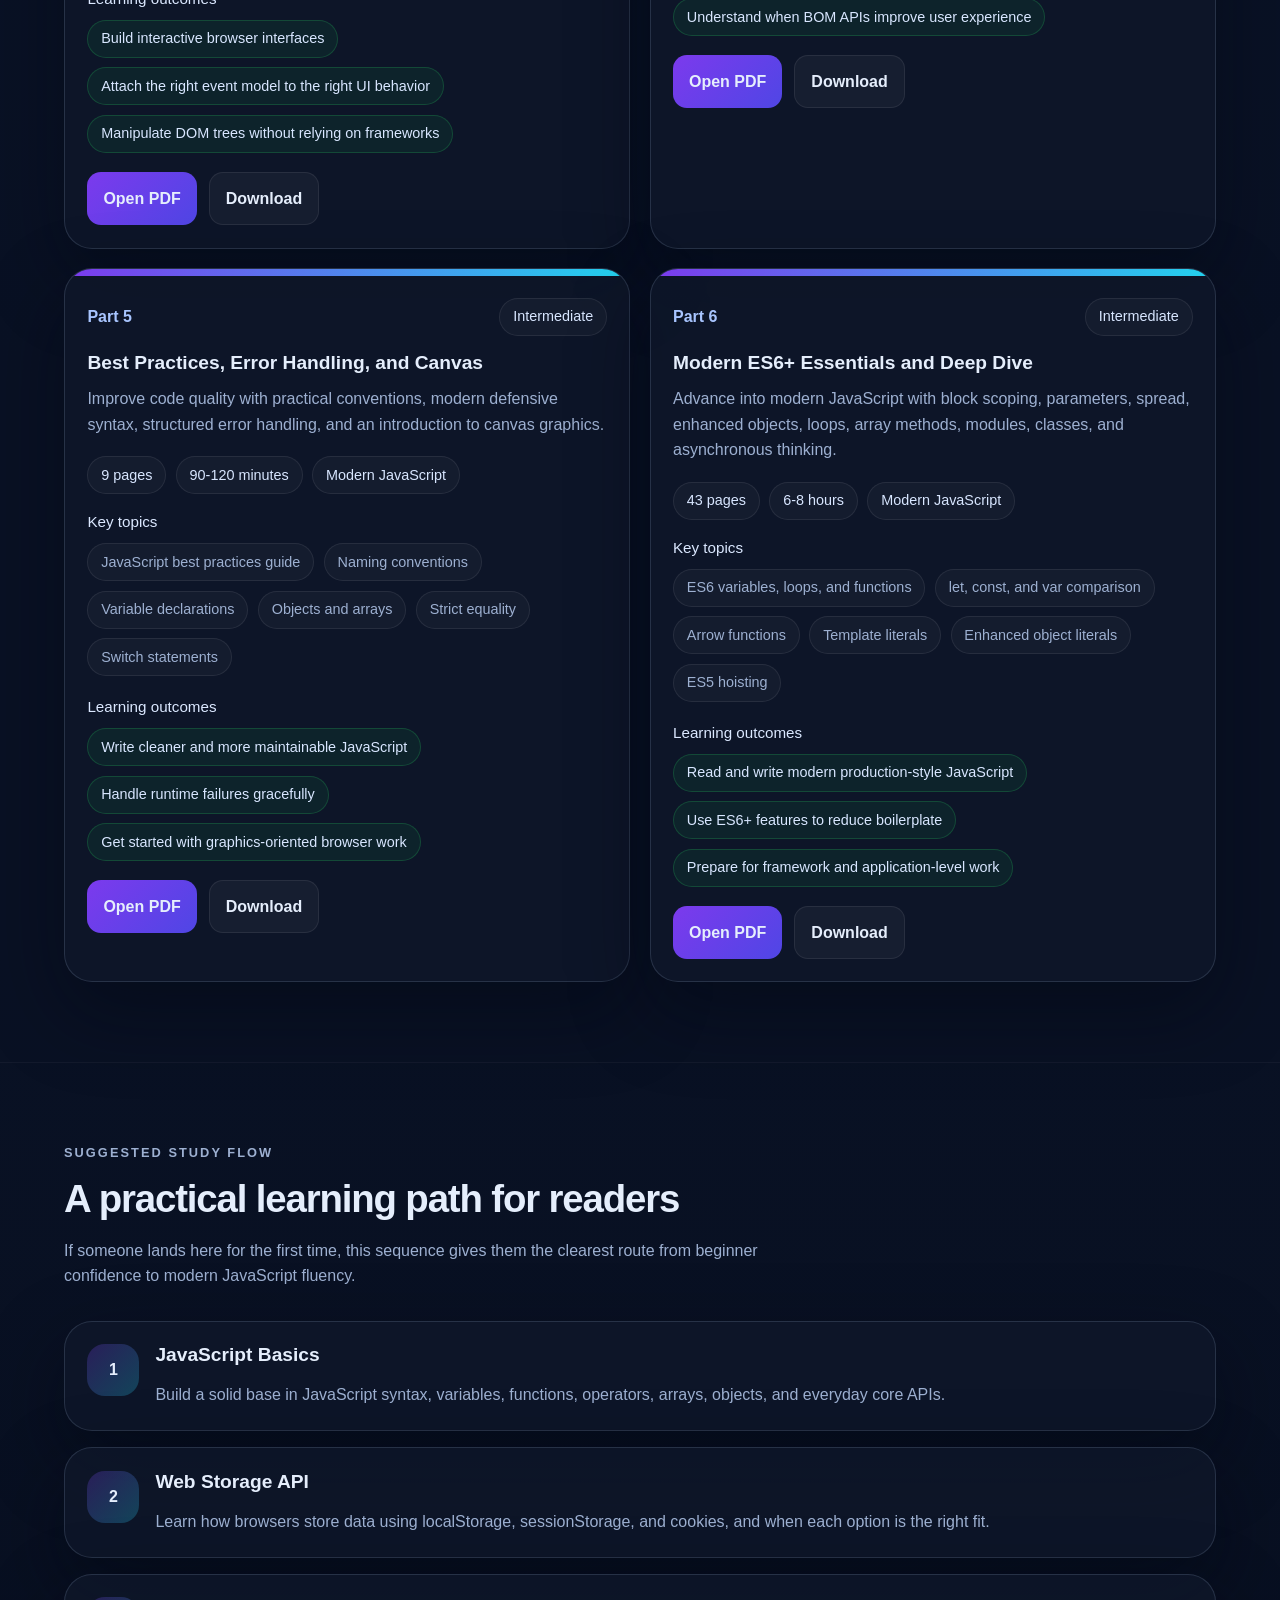
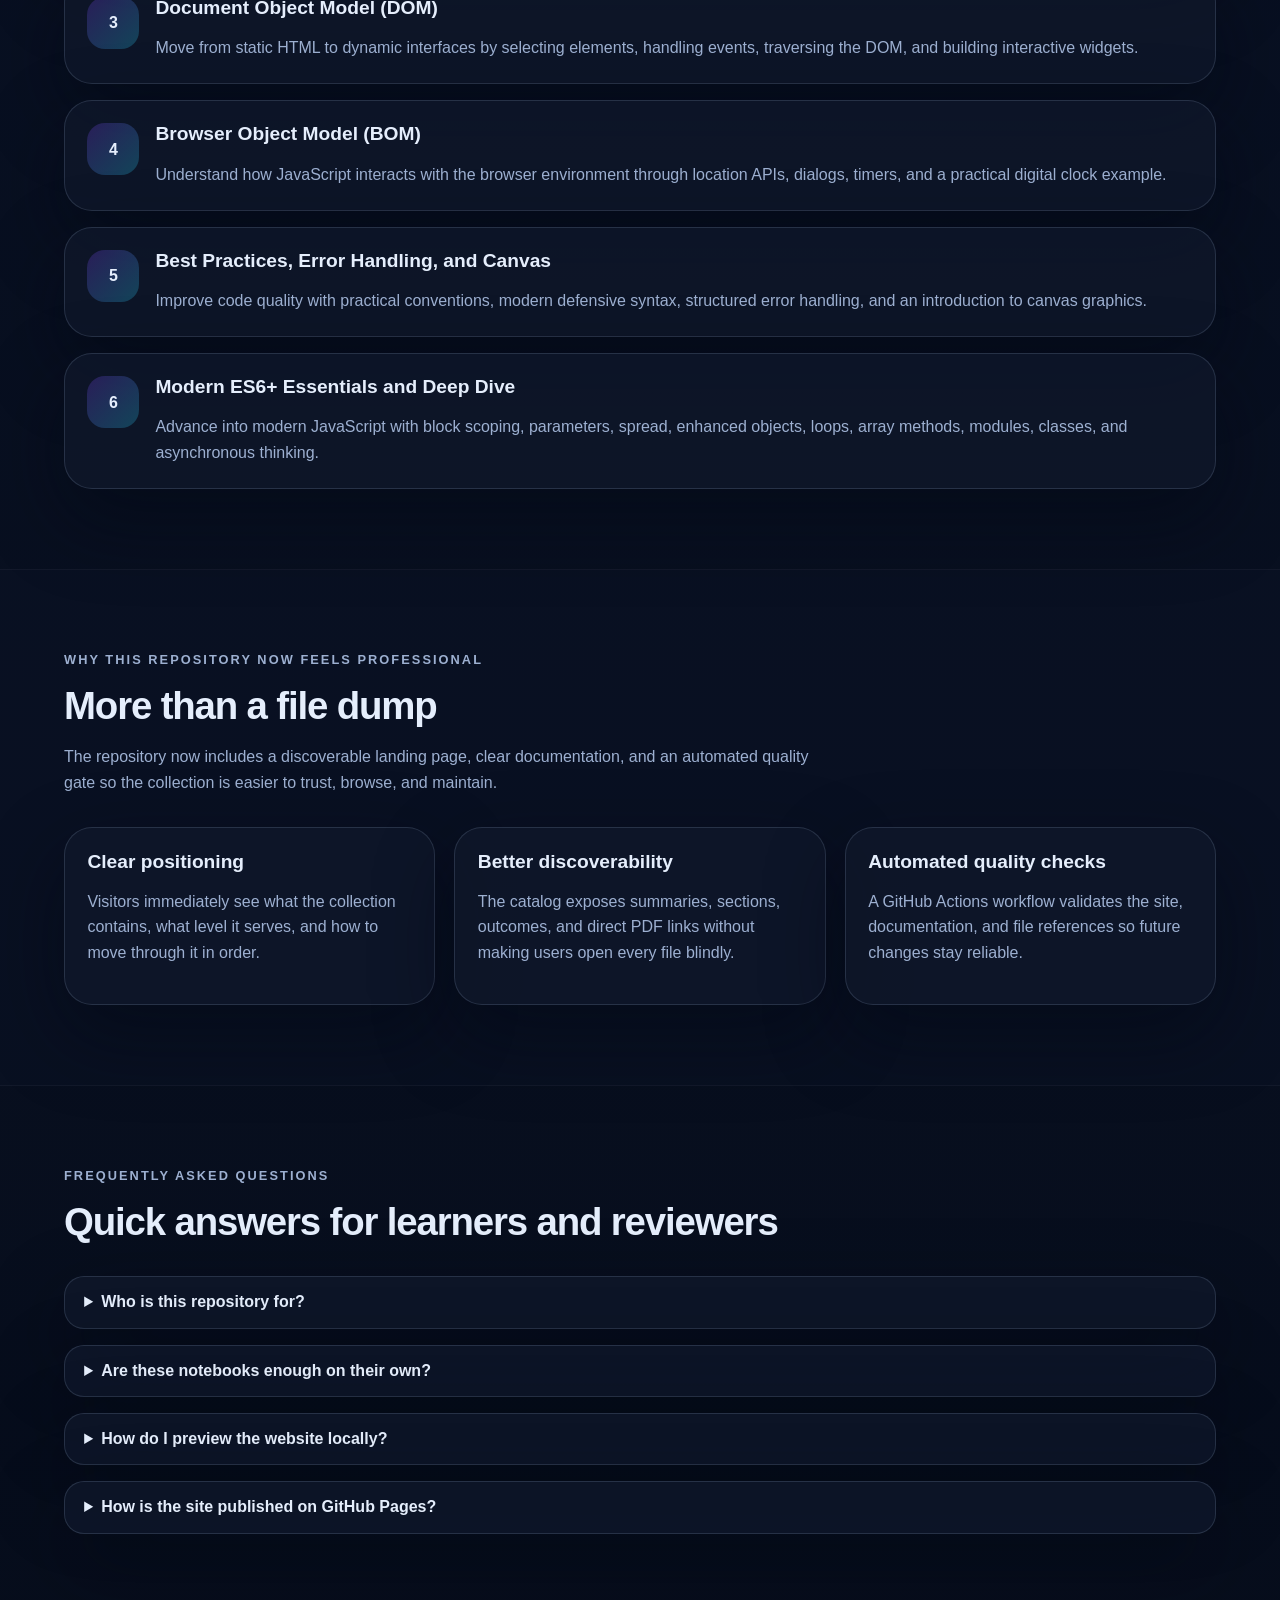
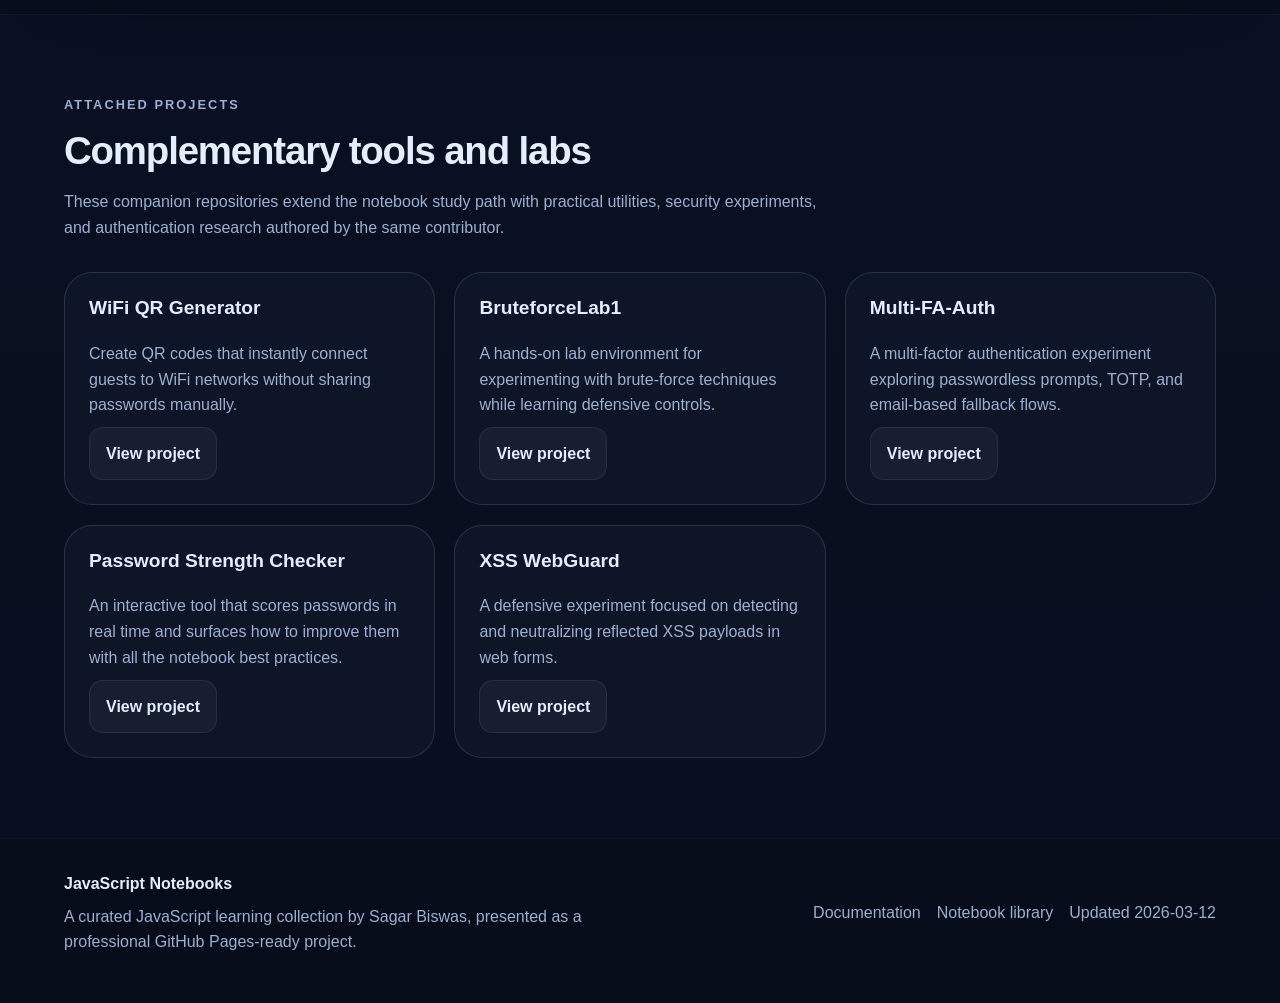
==== commit c6827035: "feat: enrich curriculum section" ====
--- a/index.html
+++ b/index.html
@@ -53,6 +53,7 @@
                 <a href="#library">Library</a>
                 <a href="#learning-path">Learning Path</a>
                 <a href="#faq">FAQ</a>
+                <a href="#projects">Projects</a>
             </nav>
         </div>
     </header>
@@ -120,8 +121,12 @@
                         The collection is organized so beginners can start with fundamentals, then move into
                         browser-side APIs and finally modern JavaScript patterns used in real projects.
                     </p>
-                </div>
-
+                    <p class="curriculum-helper">
+                        Foundations 1 notebook • 29 pages • JavaScript Basics. Browser APIs 3 notebooks • 47 pages • Web
+                        Storage API, DOM, BOM. Modern JavaScript 2 notebooks • 52 pages • Best Practices, Error
+                        Handling, Canvas, ES6+ essentials.
+                    </p>
+                </div>
                 <div class="track-grid" id="track-grid"></div>
             </div>
         </section>
@@ -248,46 +253,57 @@
             </div>
         </section>
 
-            <section class="section section-alt" id="projects">
-                <div class="container">
-                    <div class="section-heading">
-                        <p class="eyebrow">Attached projects</p>
-                        <h2>Complementary tools and labs</h2>
-                        <p>
-                            These companion repositories extend the notebook study path with practical utilities, security
-                            experiments, and authentication research authored by the same contributor.
-                        </p>
-                    </div>
-
-                    <div class="project-grid">
-                        <article class="project-card">
-                            <h3>WiFi QR Generator</h3>
-                            <p>Create QR codes that instantly connect guests to WiFi networks without sharing passwords manually.</p>
-                            <a class="card-link secondary" href="https://github.com/SagarBiswas-MultiHAT/WiFi-QR-Generator" target="_blank" rel="noreferrer">View project</a>
-                        </article>
-                        <article class="project-card">
-                            <h3>BruteforceLab1</h3>
-                            <p>A hands-on lab environment for experimenting with brute-force techniques while learning defensive controls.</p>
-                            <a class="card-link secondary" href="https://github.com/SagarBiswas-MultiHAT/BruteforceLab1" target="_blank" rel="noreferrer">View project</a>
-                        </article>
-                        <article class="project-card">
-                            <h3>Multi-FA-Auth</h3>
-                            <p>A multi-factor authentication experiment exploring passwordless prompts, TOTP, and email-based fallback flows.</p>
-                            <a class="card-link secondary" href="https://github.com/SagarBiswas-MultiHAT/Multi-FA-Auth/" target="_blank" rel="noreferrer">View project</a>
-                        </article>
-                        <article class="project-card">
-                            <h3>Password Strength Checker</h3>
-                            <p>An interactive tool that scores passwords in real time and surfaces how to improve them with all the notebook best practices.</p>
-                            <a class="card-link secondary" href="https://github.com/SagarBiswas-MultiHAT/Password-Strength-Checker" target="_blank" rel="noreferrer">View project</a>
-                        </article>
-                        <article class="project-card">
-                            <h3>XSS WebGuard</h3>
-                            <p>A defensive experiment focused on detecting and neutralizing reflected XSS payloads in web forms.</p>
-                            <a class="card-link secondary" href="https://github.com/SagarBiswas-MultiHAT/XSS-WebGuard" target="_blank" rel="noreferrer">View project</a>
-                        </article>
-                    </div>
-                </div>
-            </section>
+        <section class="section section-alt" id="projects">
+            <div class="container">
+                <div class="section-heading">
+                    <p class="eyebrow">Attached projects</p>
+                    <h2>Complementary tools and labs</h2>
+                    <p>
+                        These companion repositories extend the notebook study path with practical utilities, security
+                        experiments, and authentication research authored by the same contributor.
+                    </p>
+                </div>
+
+                <div class="project-grid">
+                    <article class="project-card">
+                        <h3>WiFi QR Generator</h3>
+                        <p>Create QR codes that instantly connect guests to WiFi networks without sharing passwords
+                            manually.</p>
+                        <a class="card-link secondary" href="https://github.com/SagarBiswas-MultiHAT/WiFi-QR-Generator"
+                            target="_blank" rel="noreferrer">View project</a>
+                    </article>
+                    <article class="project-card">
+                        <h3>BruteforceLab1</h3>
+                        <p>A hands-on lab environment for experimenting with brute-force techniques while learning
+                            defensive controls.</p>
+                        <a class="card-link secondary" href="https://github.com/SagarBiswas-MultiHAT/BruteforceLab1"
+                            target="_blank" rel="noreferrer">View project</a>
+                    </article>
+                    <article class="project-card">
+                        <h3>Multi-FA-Auth</h3>
+                        <p>A multi-factor authentication experiment exploring passwordless prompts, TOTP, and
+                            email-based fallback flows.</p>
+                        <a class="card-link secondary" href="https://github.com/SagarBiswas-MultiHAT/Multi-FA-Auth/"
+                            target="_blank" rel="noreferrer">View project</a>
+                    </article>
+                    <article class="project-card">
+                        <h3>Password Strength Checker</h3>
+                        <p>An interactive tool that scores passwords in real time and surfaces how to improve them with
+                            all the notebook best practices.</p>
+                        <a class="card-link secondary"
+                            href="https://github.com/SagarBiswas-MultiHAT/Password-Strength-Checker" target="_blank"
+                            rel="noreferrer">View project</a>
+                    </article>
+                    <article class="project-card">
+                        <h3>XSS WebGuard</h3>
+                        <p>A defensive experiment focused on detecting and neutralizing reflected XSS payloads in web
+                            forms.</p>
+                        <a class="card-link secondary" href="https://github.com/SagarBiswas-MultiHAT/XSS-WebGuard"
+                            target="_blank" rel="noreferrer">View project</a>
+                    </article>
+                </div>
+            </div>
+        </section>
     </main>
 
     <footer class="site-footer">
--- a/styles.css
+++ b/styles.css
@@ -305,6 +305,13 @@
     margin-bottom: 2rem;
 }
 
+.curriculum-helper {
+    margin-top: 0.5rem;
+    color: var(--muted);
+    font-size: 0.95rem;
+    line-height: 1.5;
+}
+
 .split-heading {
     display: flex;
     align-items: end;
@@ -319,7 +326,8 @@
 
 .track-grid,
 .card-grid,
-.value-grid {
+.value-grid,
+.project-grid {
     display: grid;
     gap: 1.2rem;
 }
@@ -336,6 +344,48 @@
 .notebook-card {
     border-radius: var(--radius-lg);
     overflow: hidden;
+}
+
+.track-card {
+    border-radius: var(--radius-lg);
+    padding: 1.6rem;
+    min-height: 280px;
+    display: flex;
+    flex-direction: column;
+    gap: 0.65rem;
+    background: var(--panel);
+    border: 1px solid var(--line);
+}
+
+.track-card-head {
+    display: flex;
+    flex-direction: column;
+    gap: 0.15rem;
+}
+
+.track-eyebrow {
+    letter-spacing: 0.14em;
+    text-transform: uppercase;
+    font-size: 0.75rem;
+    color: #9cc2ff;
+}
+
+.track-metrics {
+    display: flex;
+    gap: 0.8rem;
+    color: var(--muted);
+    font-weight: 600;
+}
+
+.track-description {
+    margin: 0;
+    color: #d6e0ff;
+}
+
+.track-list {
+    margin: 0;
+    color: #b4c9ff;
+    font-size: 0.95rem;
 }
 
 .project-card {
--- a/styles.css
+++ b/styles.css
@@ -305,6 +305,13 @@
     margin-bottom: 2rem;
 }
 
+.curriculum-helper {
+    margin-top: 0.5rem;
+    color: var(--muted);
+    font-size: 0.95rem;
+    line-height: 1.5;
+}
+
 .split-heading {
     display: flex;
     align-items: end;
@@ -319,7 +326,8 @@
 
 .track-grid,
 .card-grid,
-.value-grid {
+.value-grid,
+.project-grid {
     display: grid;
     gap: 1.2rem;
 }
@@ -336,6 +344,48 @@
 .notebook-card {
     border-radius: var(--radius-lg);
     overflow: hidden;
+}
+
+.track-card {
+    border-radius: var(--radius-lg);
+    padding: 1.6rem;
+    min-height: 280px;
+    display: flex;
+    flex-direction: column;
+    gap: 0.65rem;
+    background: var(--panel);
+    border: 1px solid var(--line);
+}
+
+.track-card-head {
+    display: flex;
+    flex-direction: column;
+    gap: 0.15rem;
+}
+
+.track-eyebrow {
+    letter-spacing: 0.14em;
+    text-transform: uppercase;
+    font-size: 0.75rem;
+    color: #9cc2ff;
+}
+
+.track-metrics {
+    display: flex;
+    gap: 0.8rem;
+    color: var(--muted);
+    font-weight: 600;
+}
+
+.track-description {
+    margin: 0;
+    color: #d6e0ff;
+}
+
+.track-list {
+    margin: 0;
+    color: #b4c9ff;
+    font-size: 0.95rem;
 }
 
 .project-card {
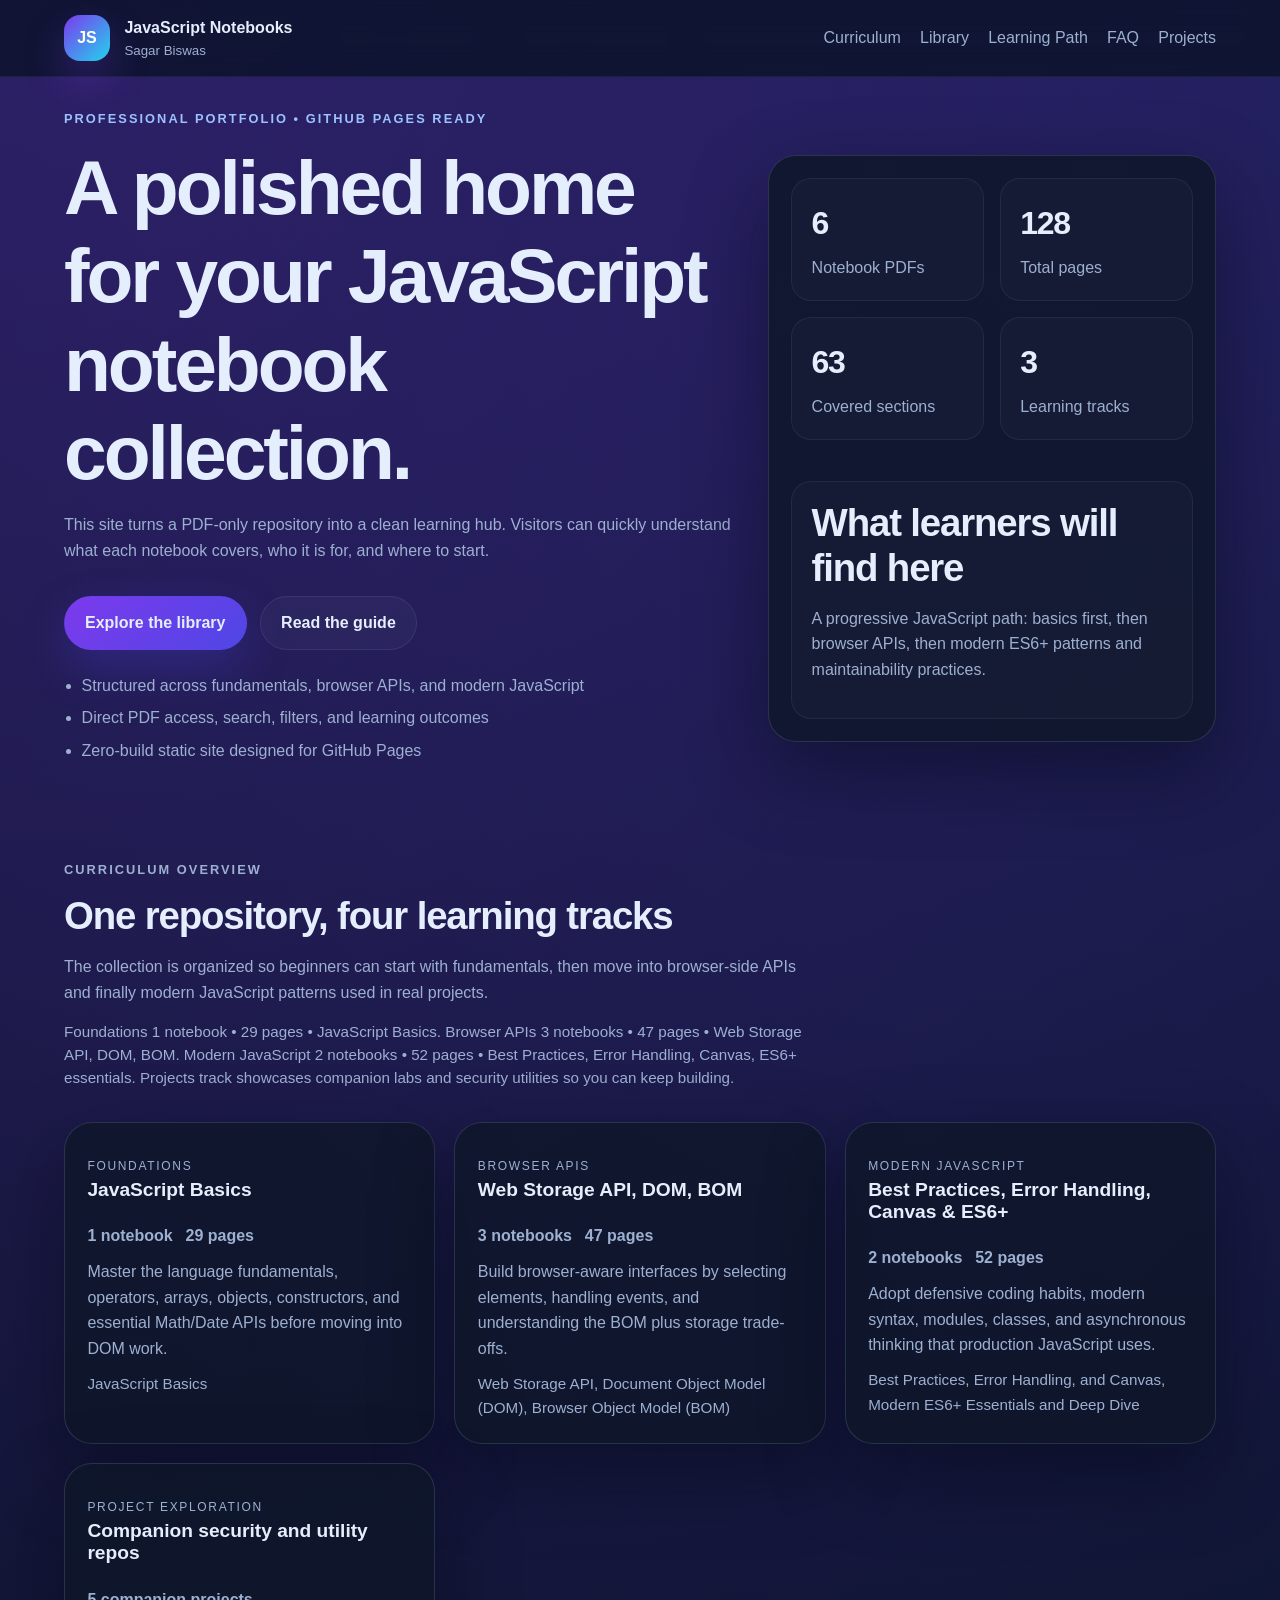
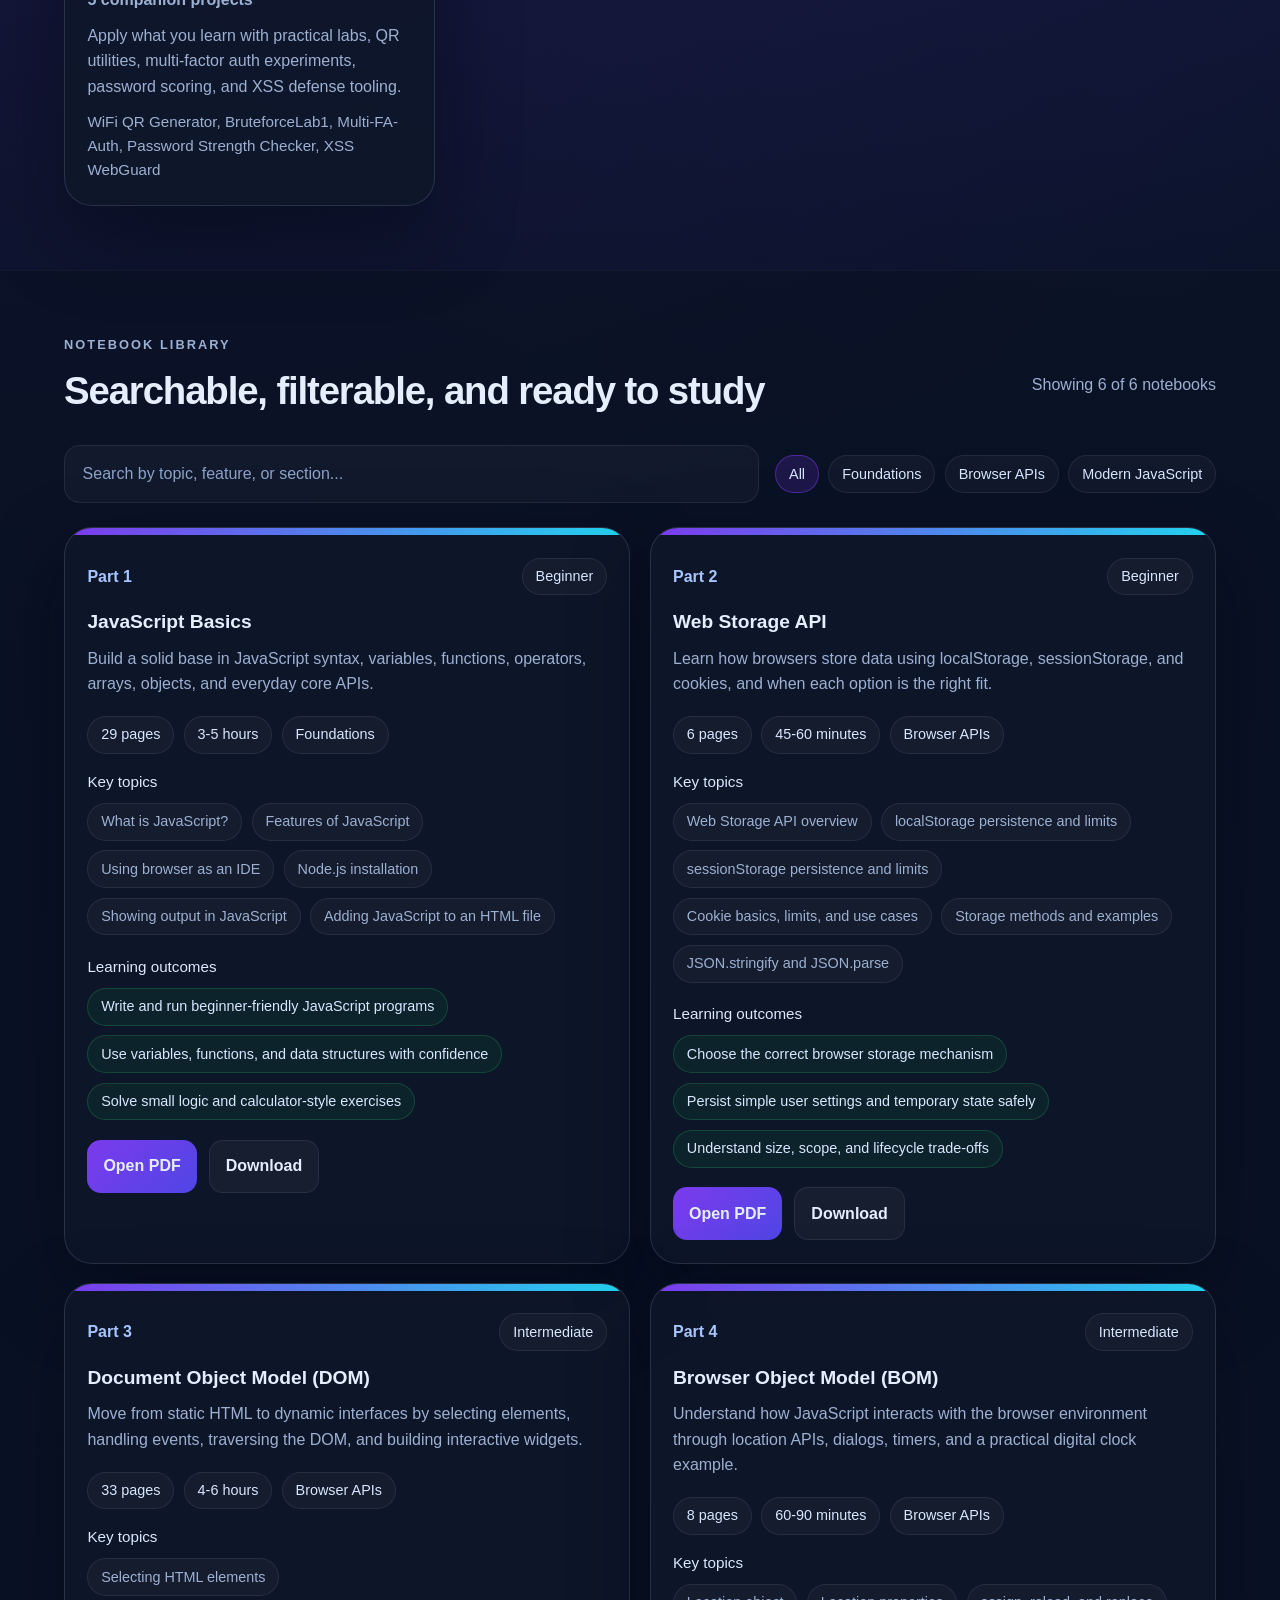
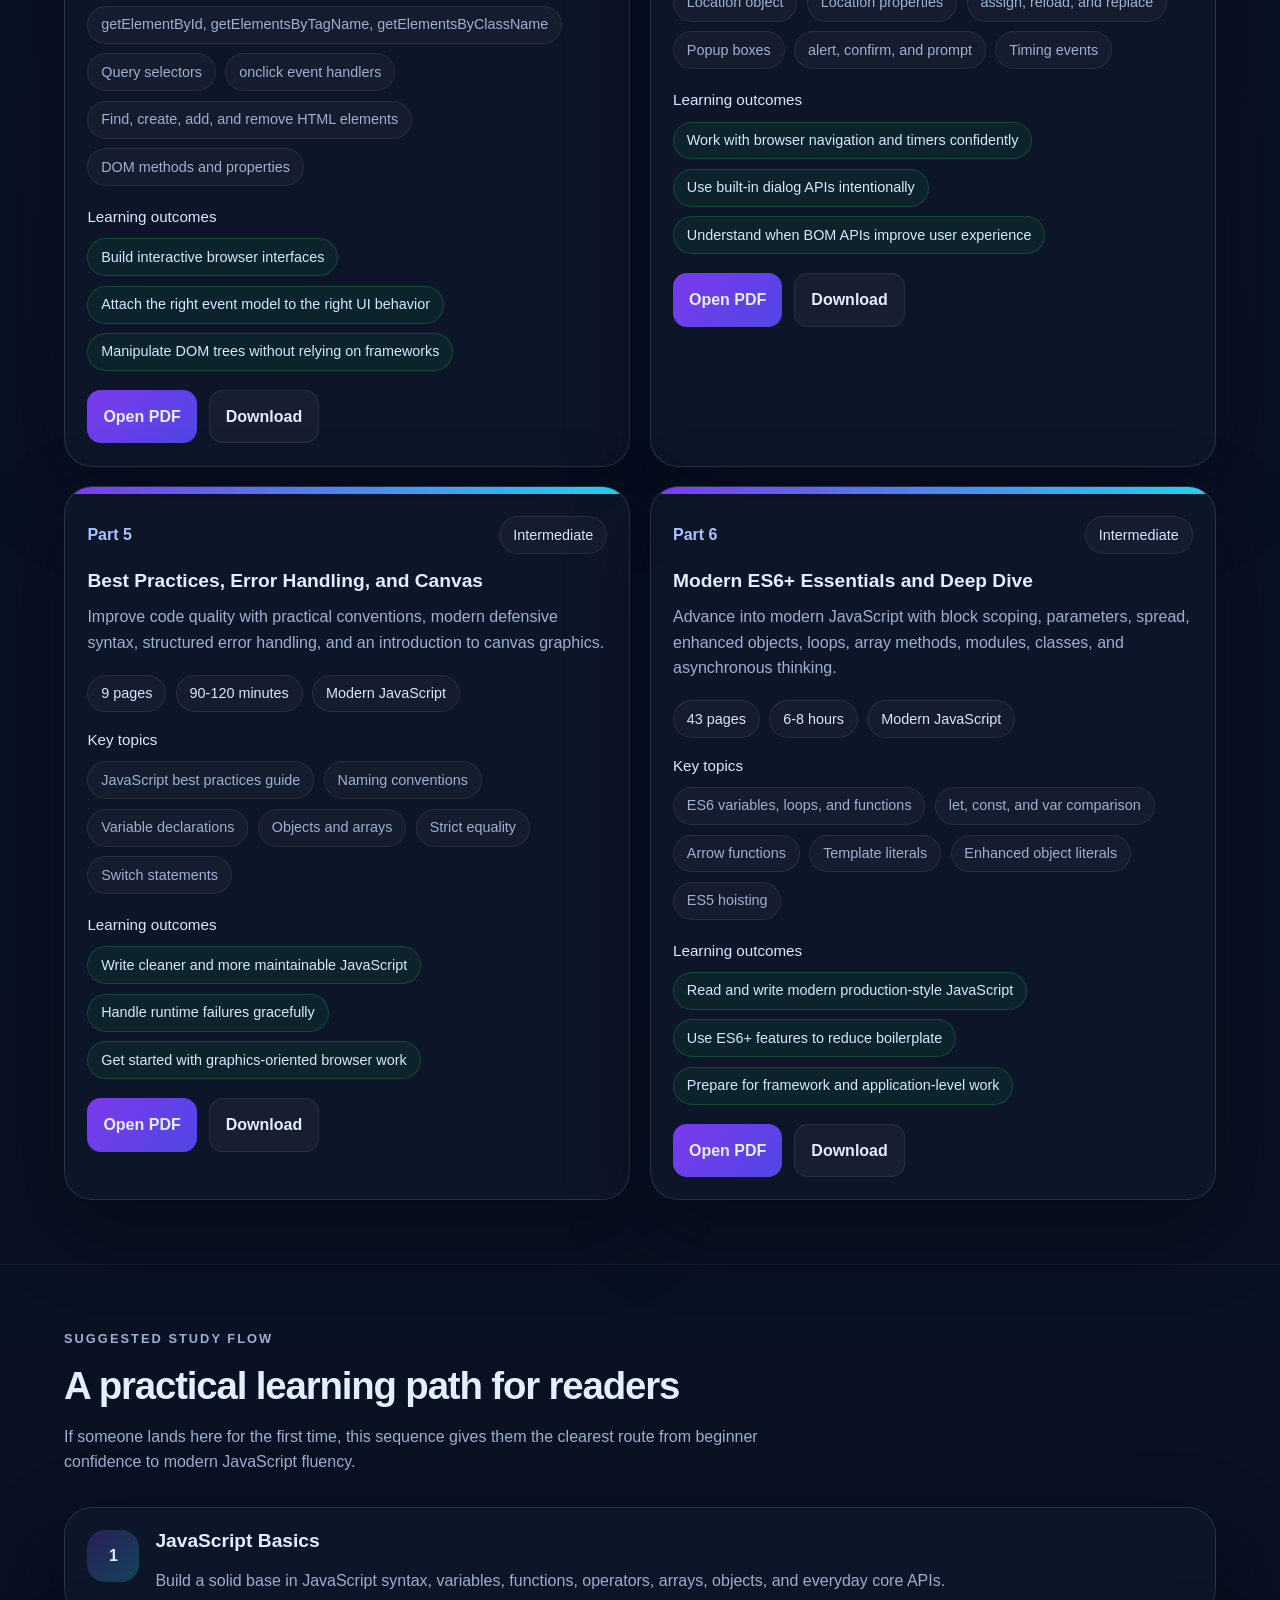
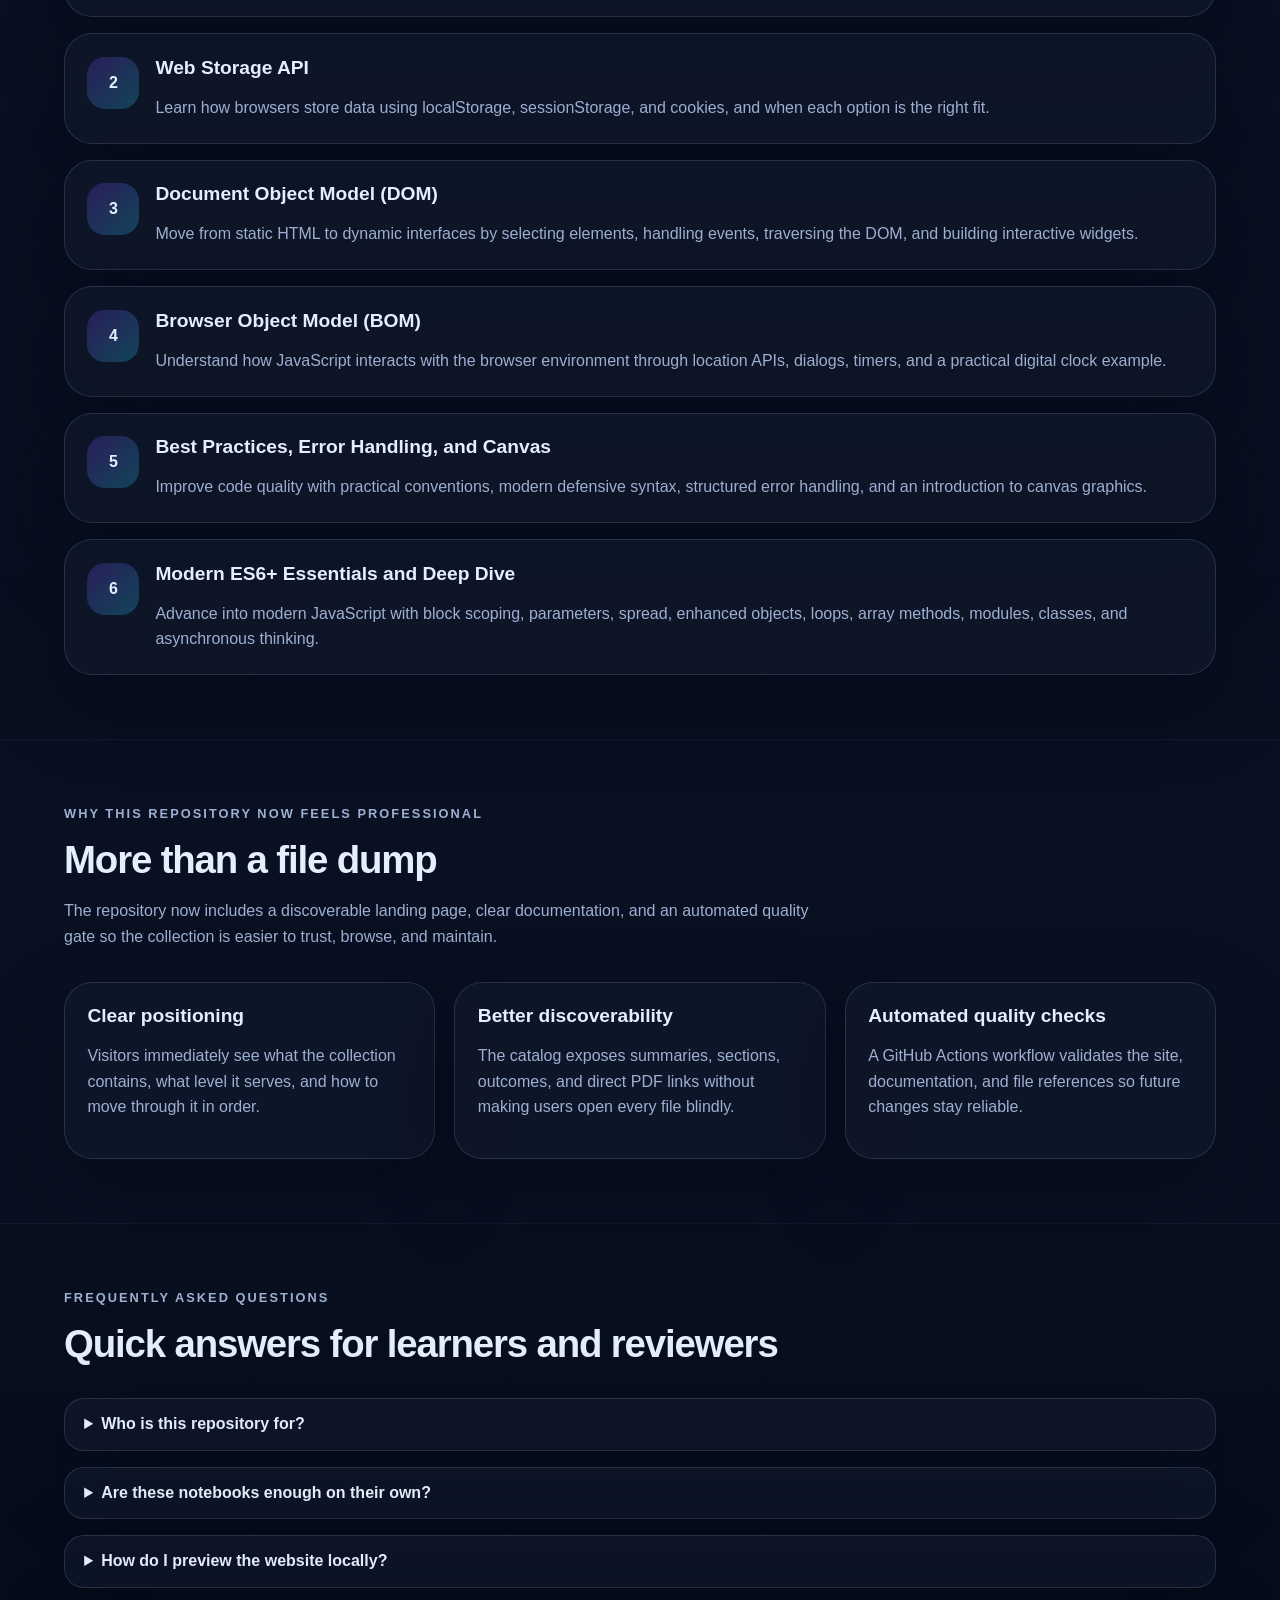
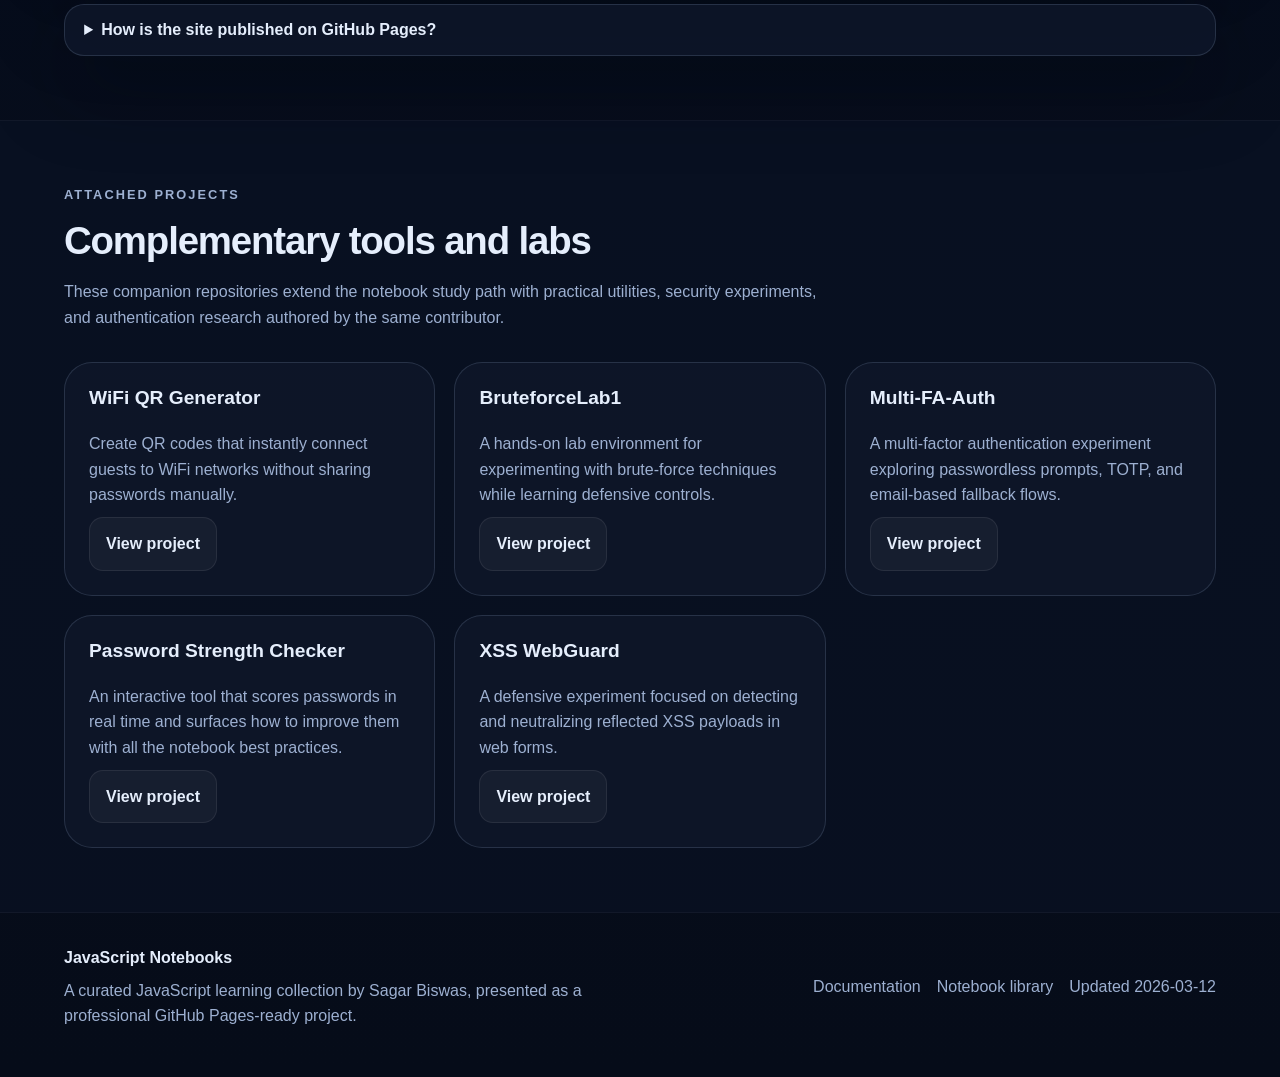
==== commit cf782054: "feat: add project track to curriculum" ====
--- a/index.html
+++ b/index.html
@@ -100,6 +100,7 @@
                             <span class="stat-label">Learning tracks</span>
                         </article>
                     </div>
+                    <br>
 
                     <div class="focus-box">
                         <h2>What learners will find here</h2>
@@ -116,7 +117,7 @@
             <div class="container">
                 <div class="section-heading">
                     <p class="eyebrow">Curriculum overview</p>
-                    <h2>One repository, three learning tracks</h2>
+                    <h2>One repository, four learning tracks</h2>
                     <p>
                         The collection is organized so beginners can start with fundamentals, then move into
                         browser-side APIs and finally modern JavaScript patterns used in real projects.
@@ -124,7 +125,7 @@
                     <p class="curriculum-helper">
                         Foundations 1 notebook • 29 pages • JavaScript Basics. Browser APIs 3 notebooks • 47 pages • Web
                         Storage API, DOM, BOM. Modern JavaScript 2 notebooks • 52 pages • Best Practices, Error
-                        Handling, Canvas, ES6+ essentials.
+                        Handling, Canvas, ES6+ essentials. Projects track showcases companion labs and security utilities so you can keep building.
                     </p>
                 </div>
                 <div class="track-grid" id="track-grid"></div>
--- a/styles.css
+++ b/styles.css
@@ -143,9 +143,13 @@
     color: #ffffff;
 }
 
-.hero,
+.hero {
+    padding: 2rem 0;
+}
+
 .section {
-    padding: 5rem 0;
+    padding: 4rem 0;
+
 }
 
 .section-alt {
@@ -265,6 +269,7 @@
 }
 
 .hero-panel {
+    margin-top: 24px;
     padding: 1.4rem;
     border-radius: var(--radius-lg);
 }
--- a/styles.css
+++ b/styles.css
@@ -143,9 +143,13 @@
     color: #ffffff;
 }
 
-.hero,
+.hero {
+    padding: 2rem 0;
+}
+
 .section {
-    padding: 5rem 0;
+    padding: 4rem 0;
+
 }
 
 .section-alt {
@@ -265,6 +269,7 @@
 }
 
 .hero-panel {
+    margin-top: 24px;
     padding: 1.4rem;
     border-radius: var(--radius-lg);
 }
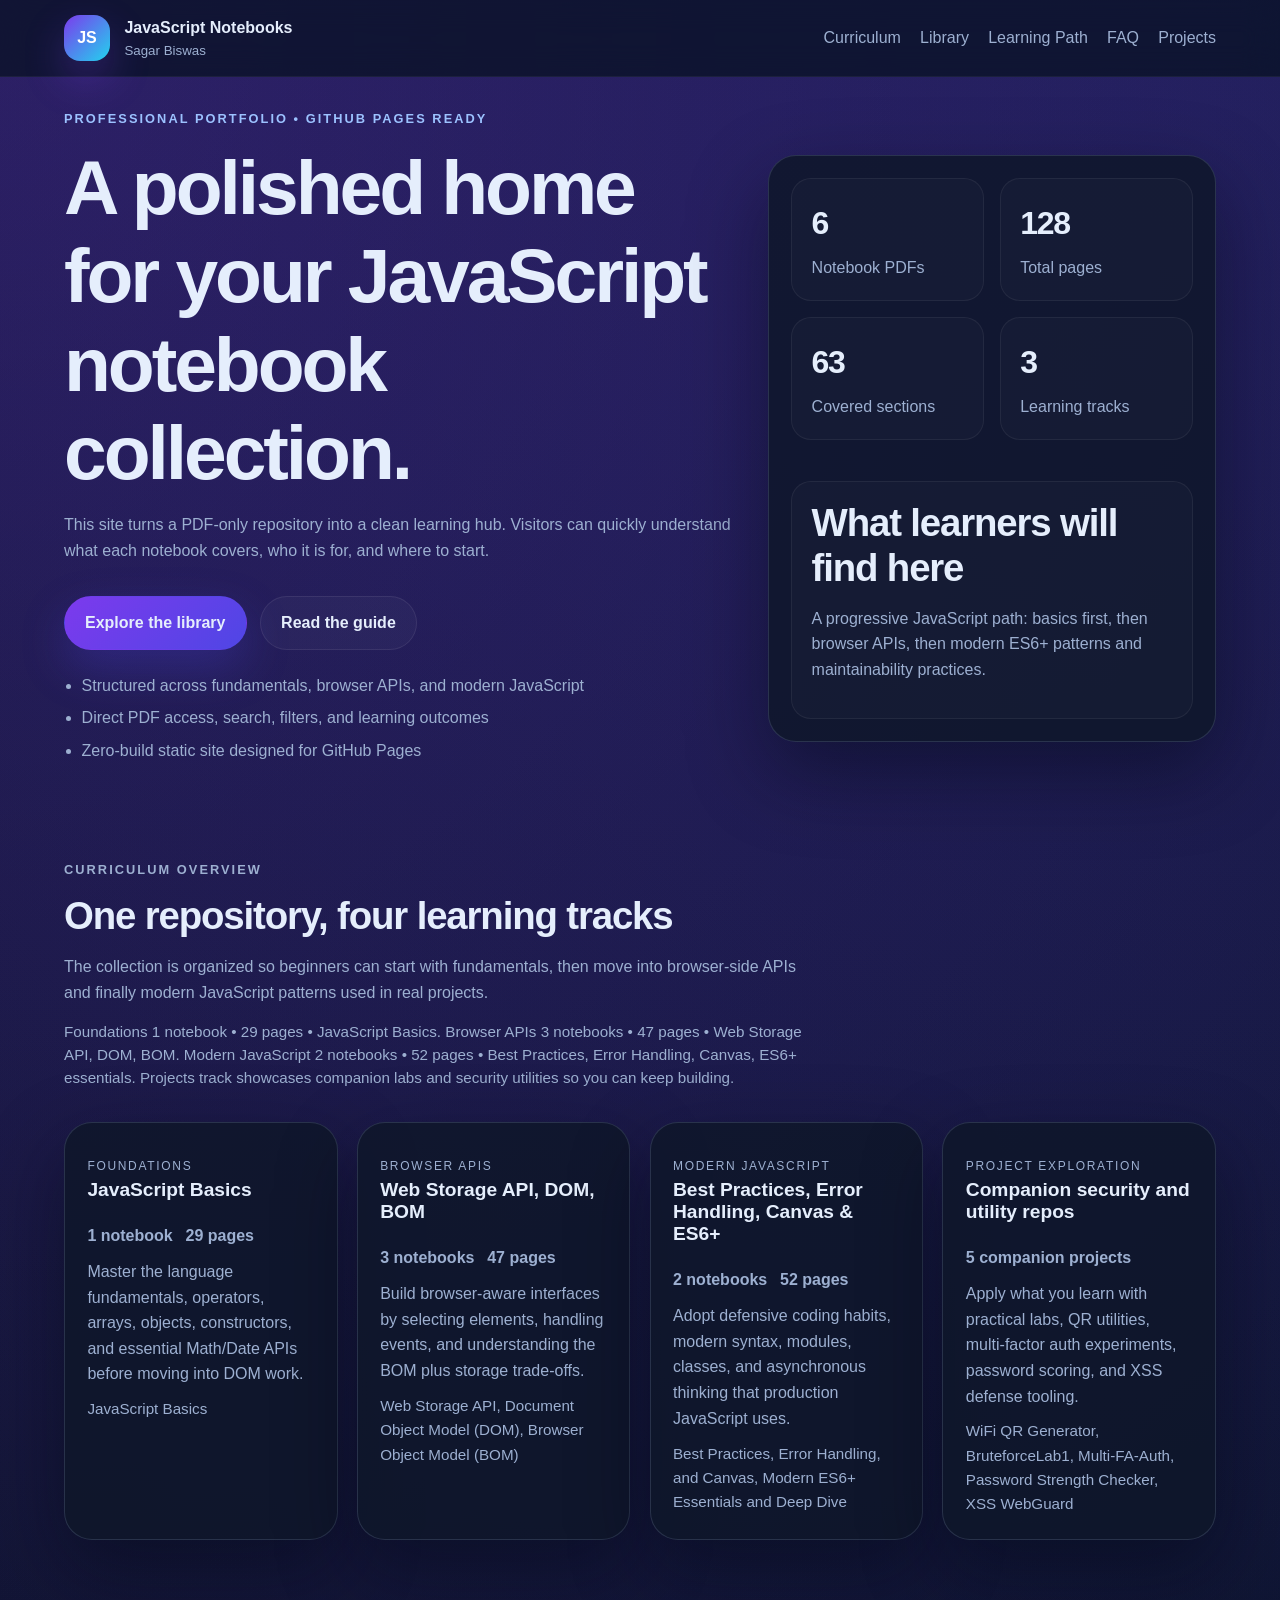
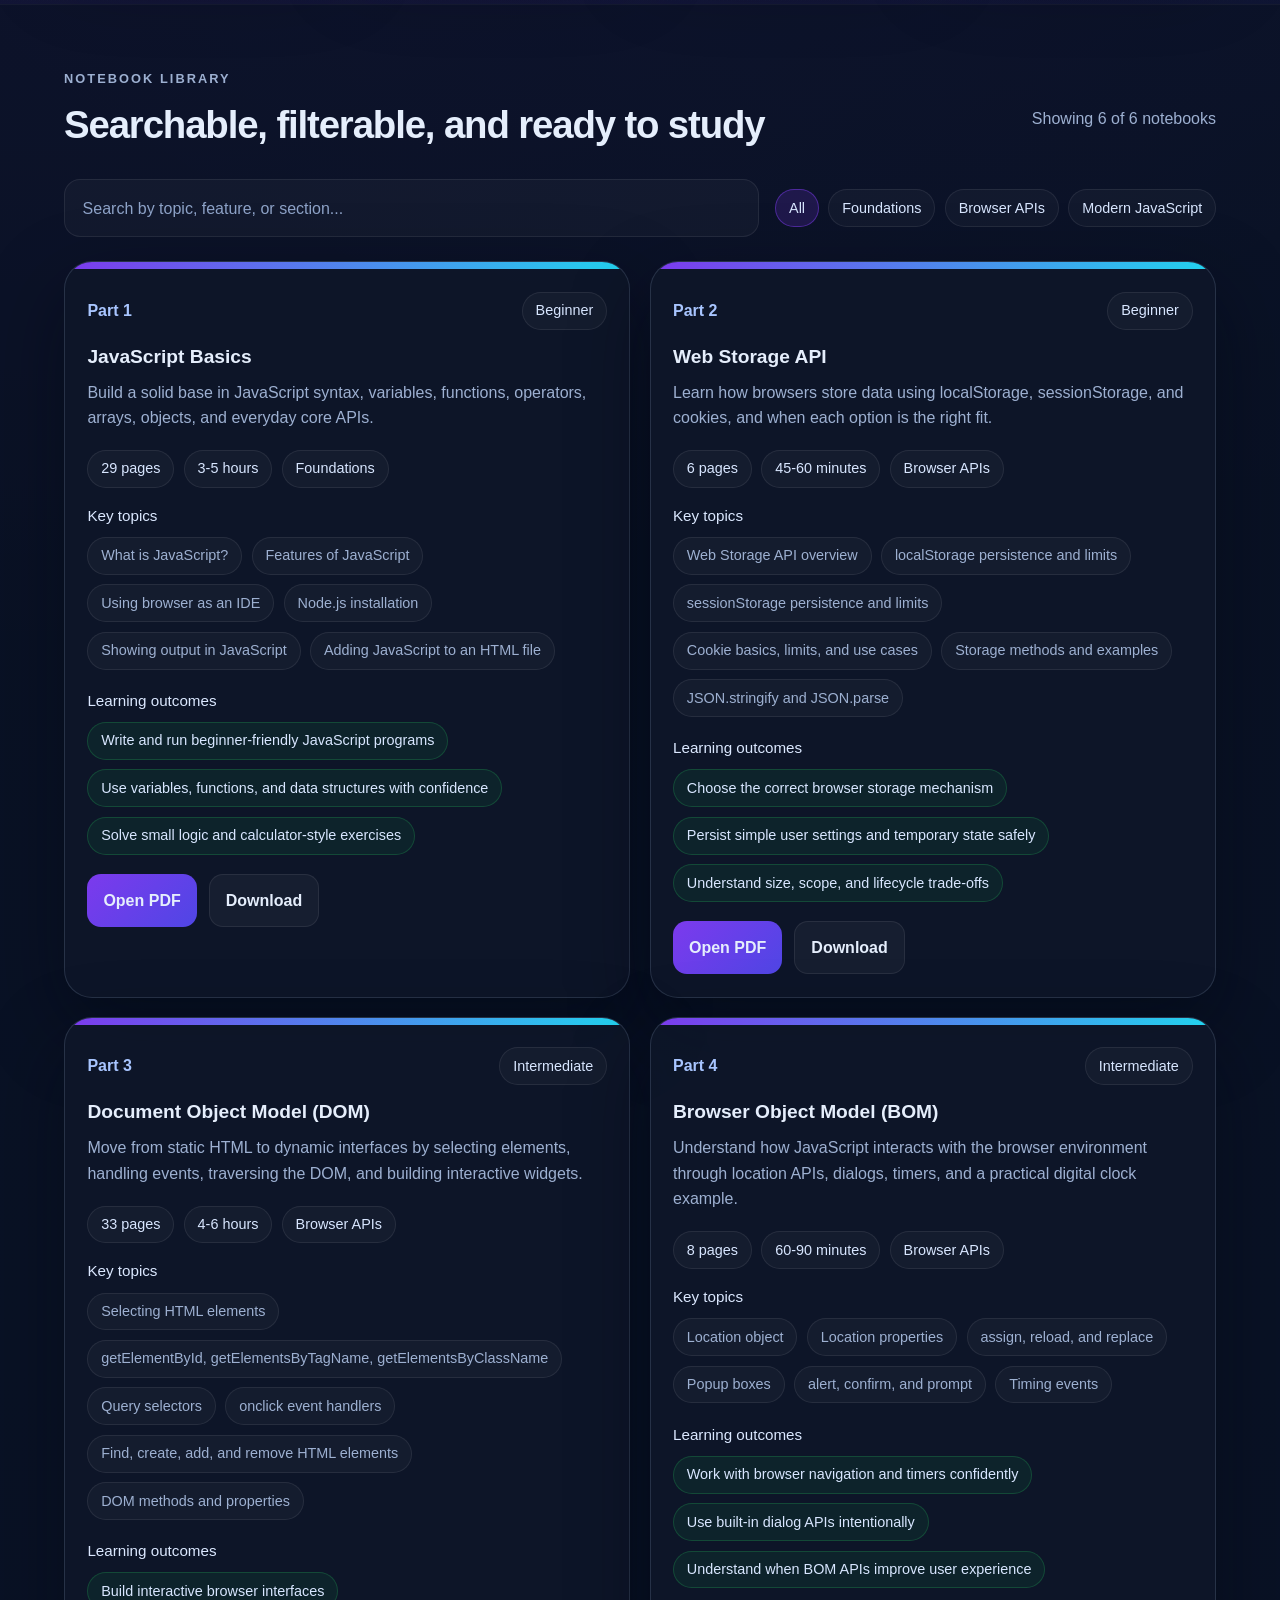
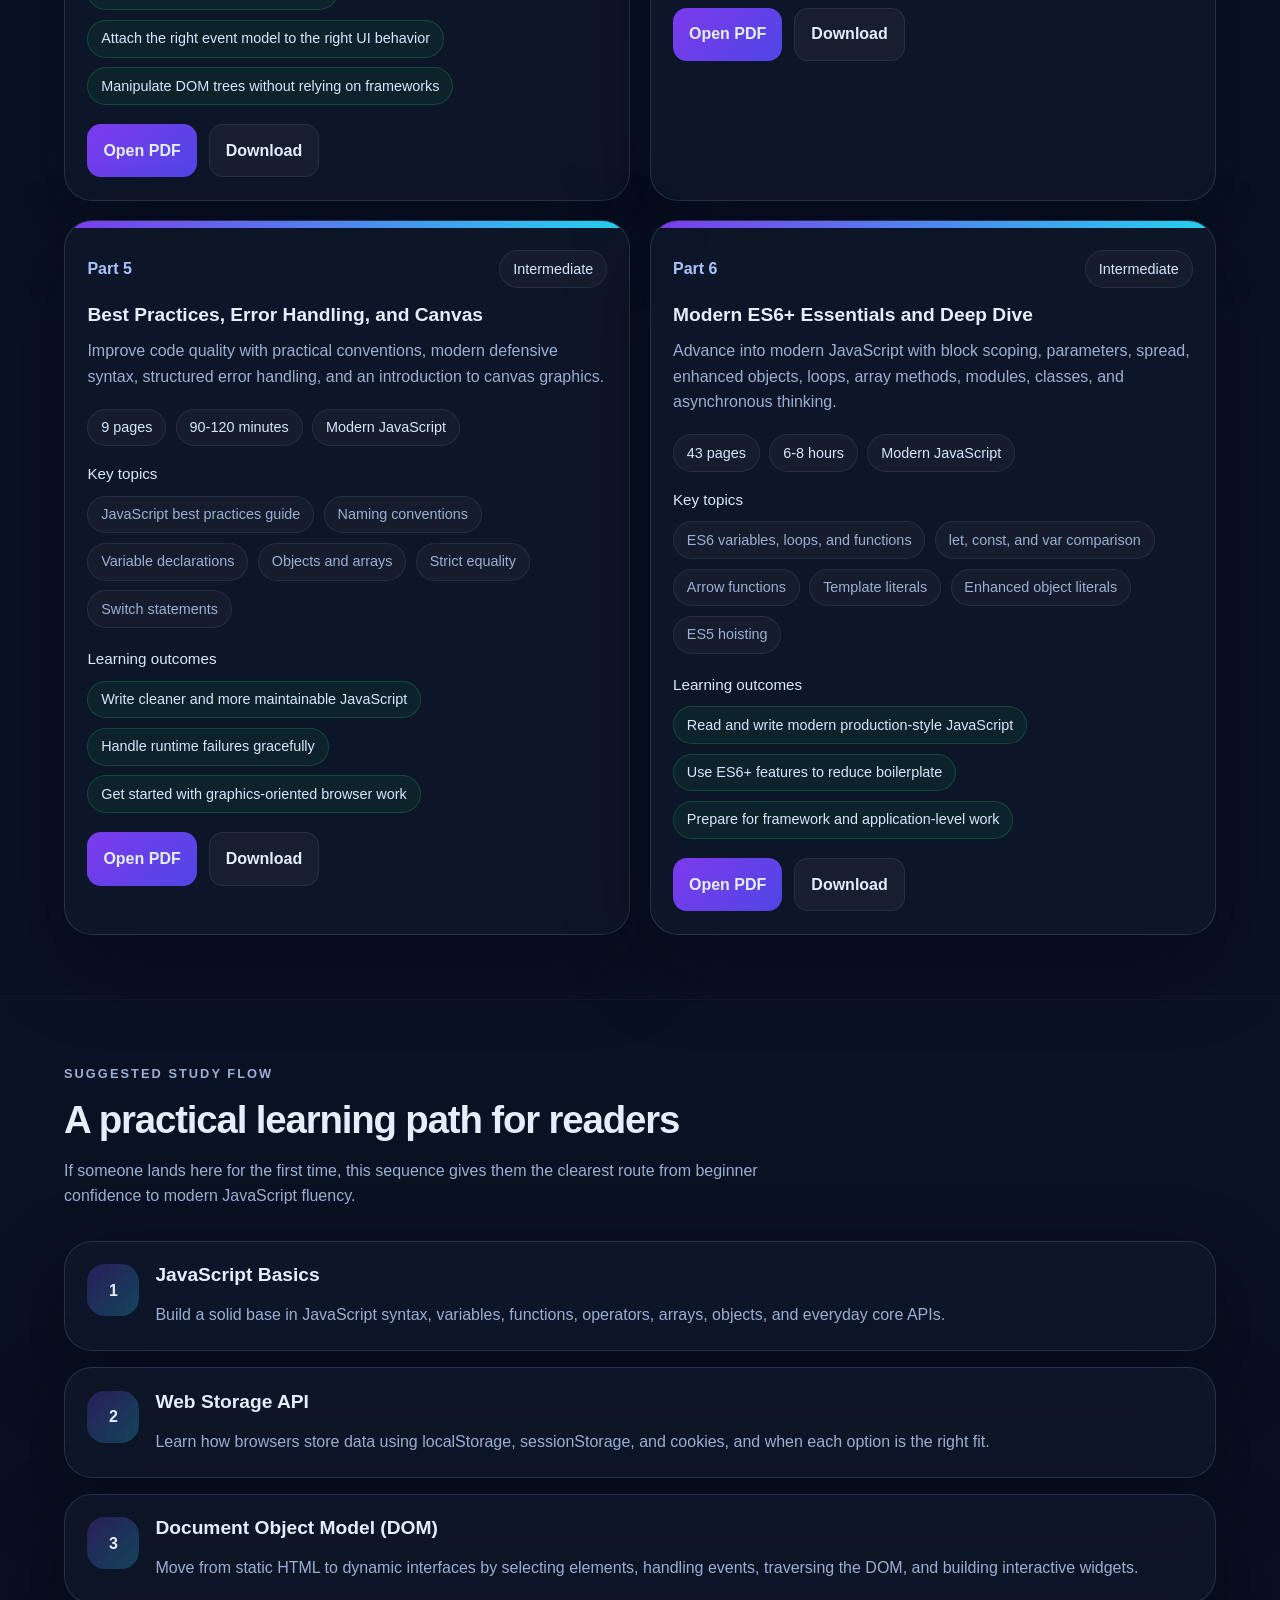
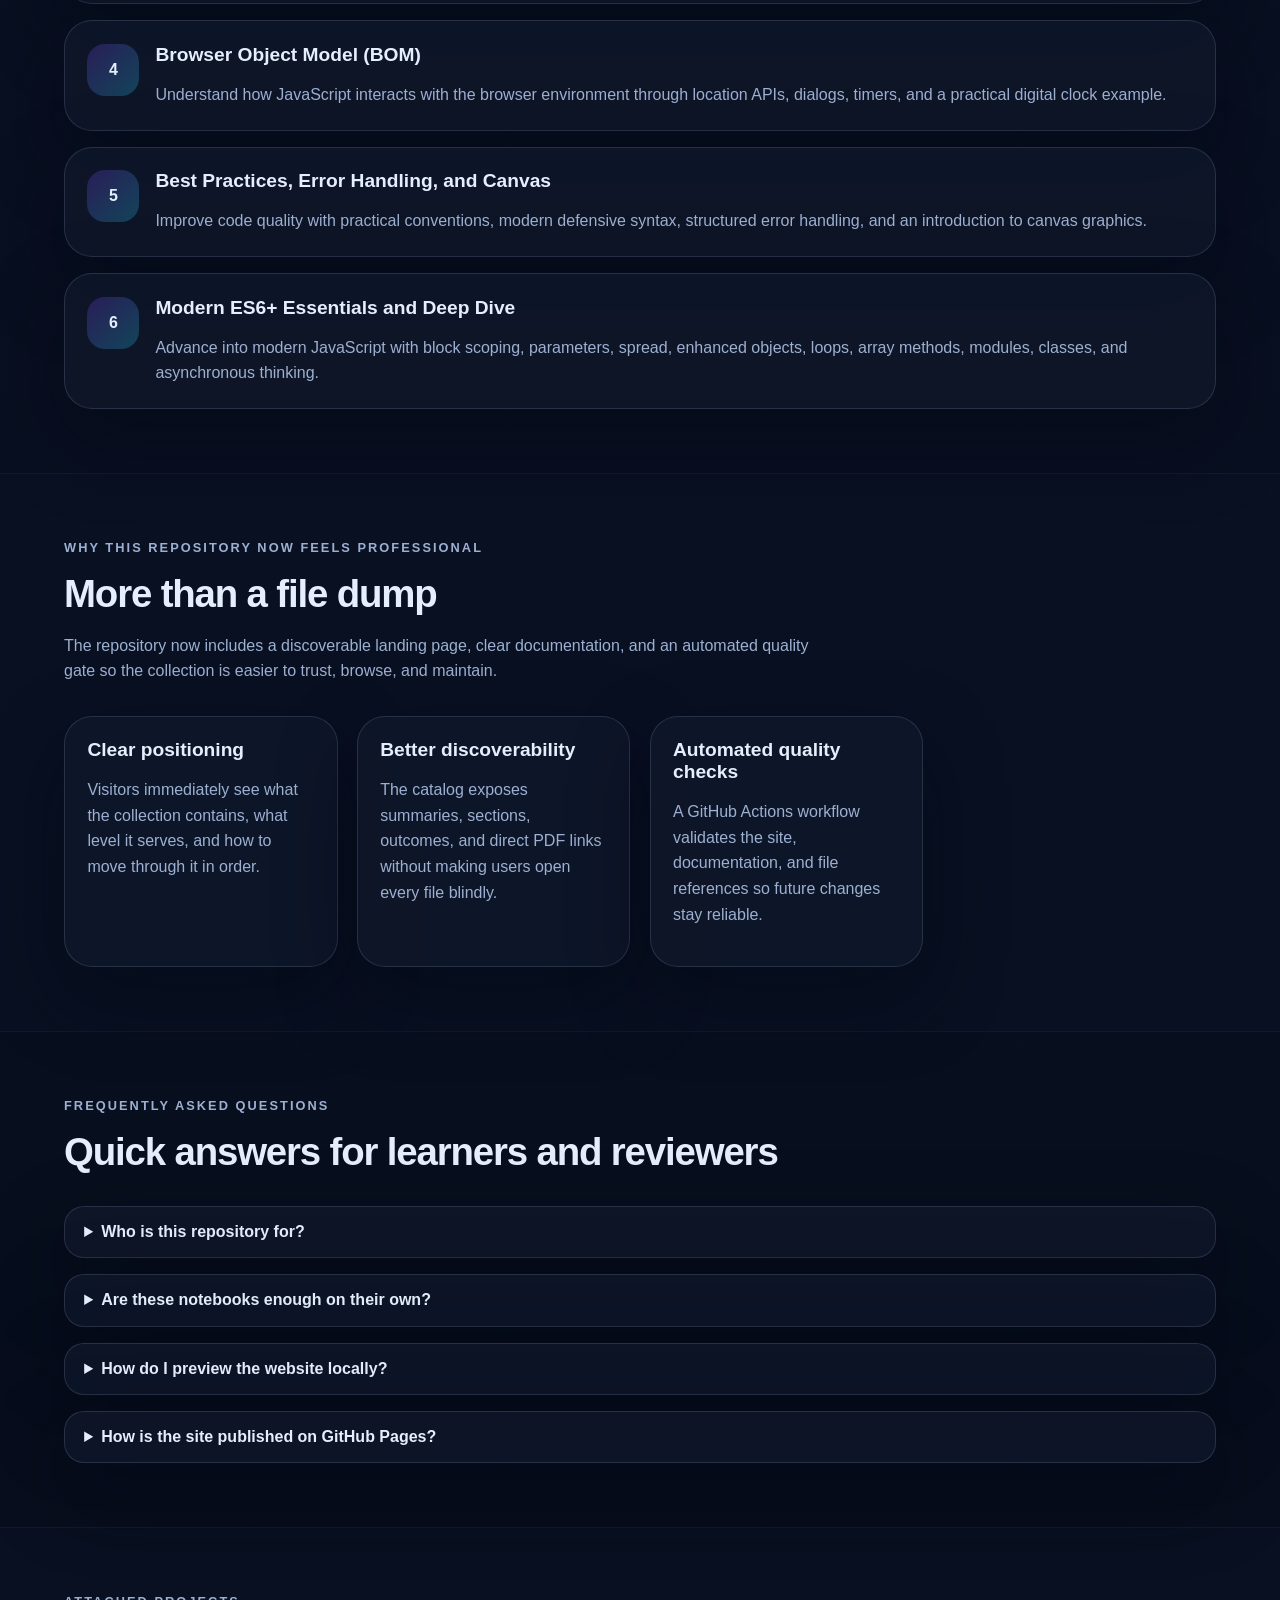
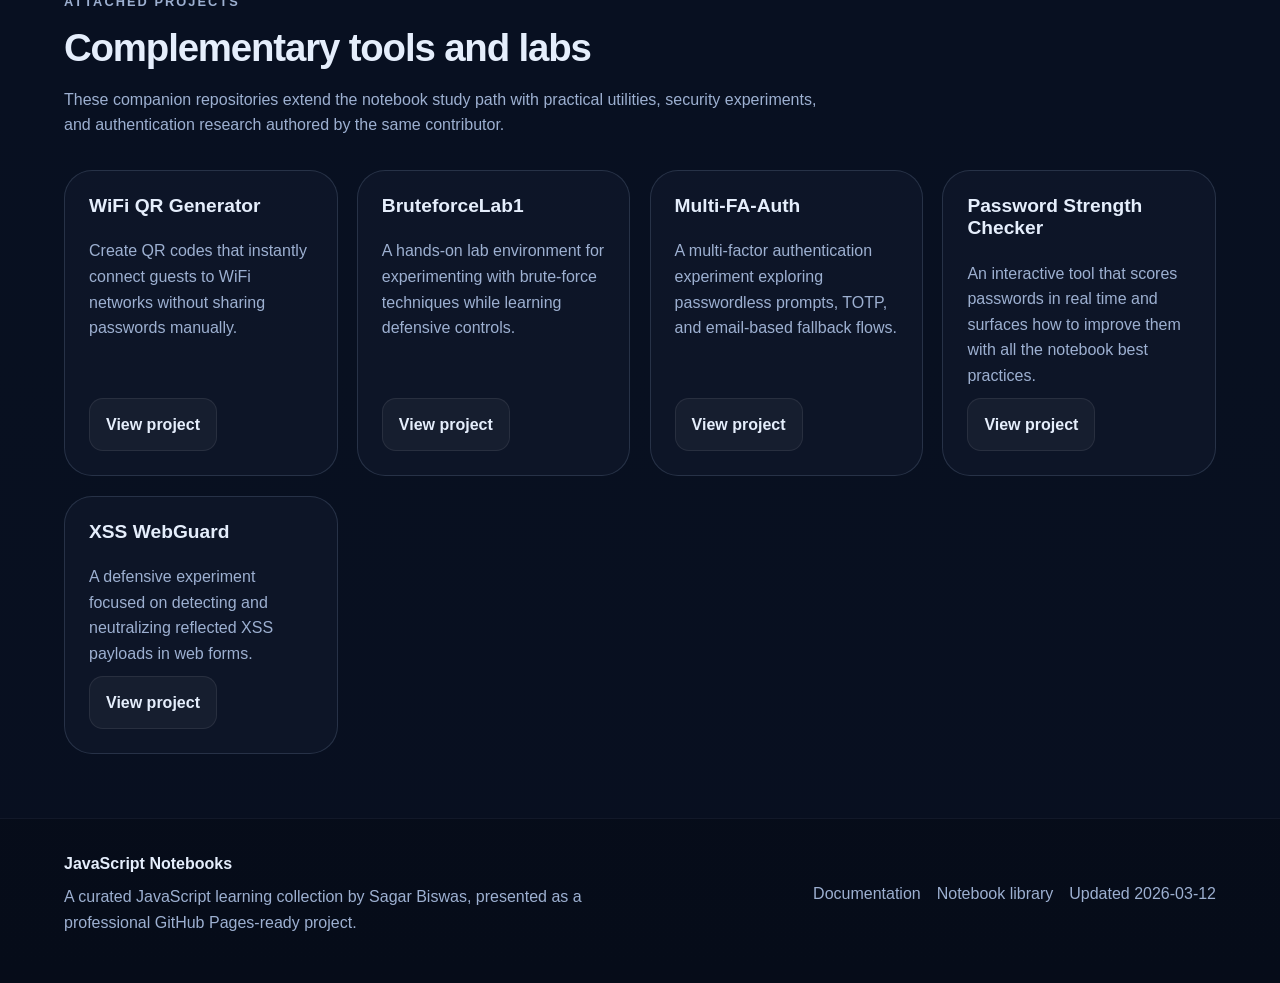
==== commit abfdb1b9: "feat: update curriculum helper text and enhance track grid layout" ====
--- a/index.html
+++ b/index.html
@@ -125,7 +125,8 @@
                     <p class="curriculum-helper">
                         Foundations 1 notebook • 29 pages • JavaScript Basics. Browser APIs 3 notebooks • 47 pages • Web
                         Storage API, DOM, BOM. Modern JavaScript 2 notebooks • 52 pages • Best Practices, Error
-                        Handling, Canvas, ES6+ essentials. Projects track showcases companion labs and security utilities so you can keep building.
+                        Handling, Canvas, ES6+ essentials. Projects track showcases companion labs and security
+                        utilities so you can keep building.
                     </p>
                 </div>
                 <div class="track-grid" id="track-grid"></div>
--- a/styles.css
+++ b/styles.css
@@ -340,7 +340,7 @@
 .track-grid,
 .value-grid,
 .project-grid {
-    grid-template-columns: repeat(3, minmax(0, 1fr));
+    grid-template-columns: repeat(4, minmax(0, 1fr));
 }
 
 .track-card,
--- a/styles.css
+++ b/styles.css
@@ -340,7 +340,7 @@
 .track-grid,
 .value-grid,
 .project-grid {
-    grid-template-columns: repeat(3, minmax(0, 1fr));
+    grid-template-columns: repeat(4, minmax(0, 1fr));
 }
 
 .track-card,
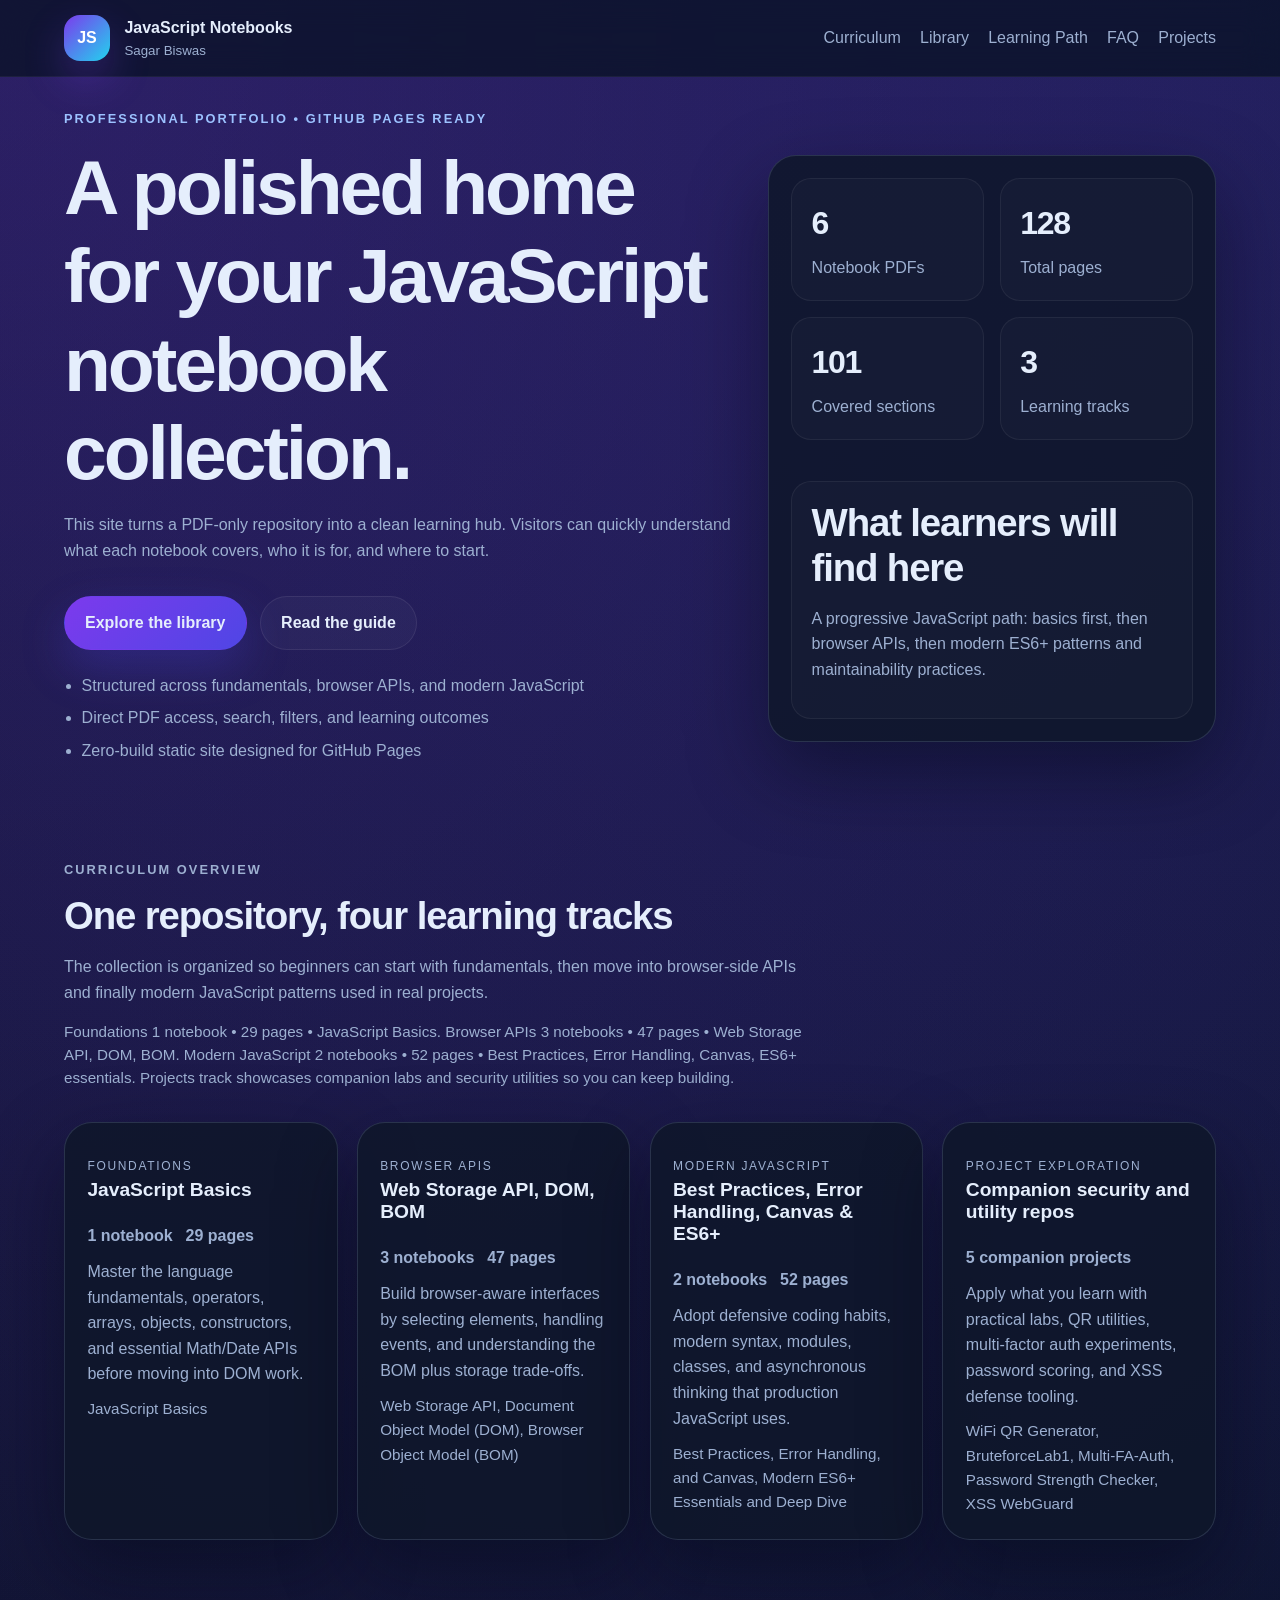
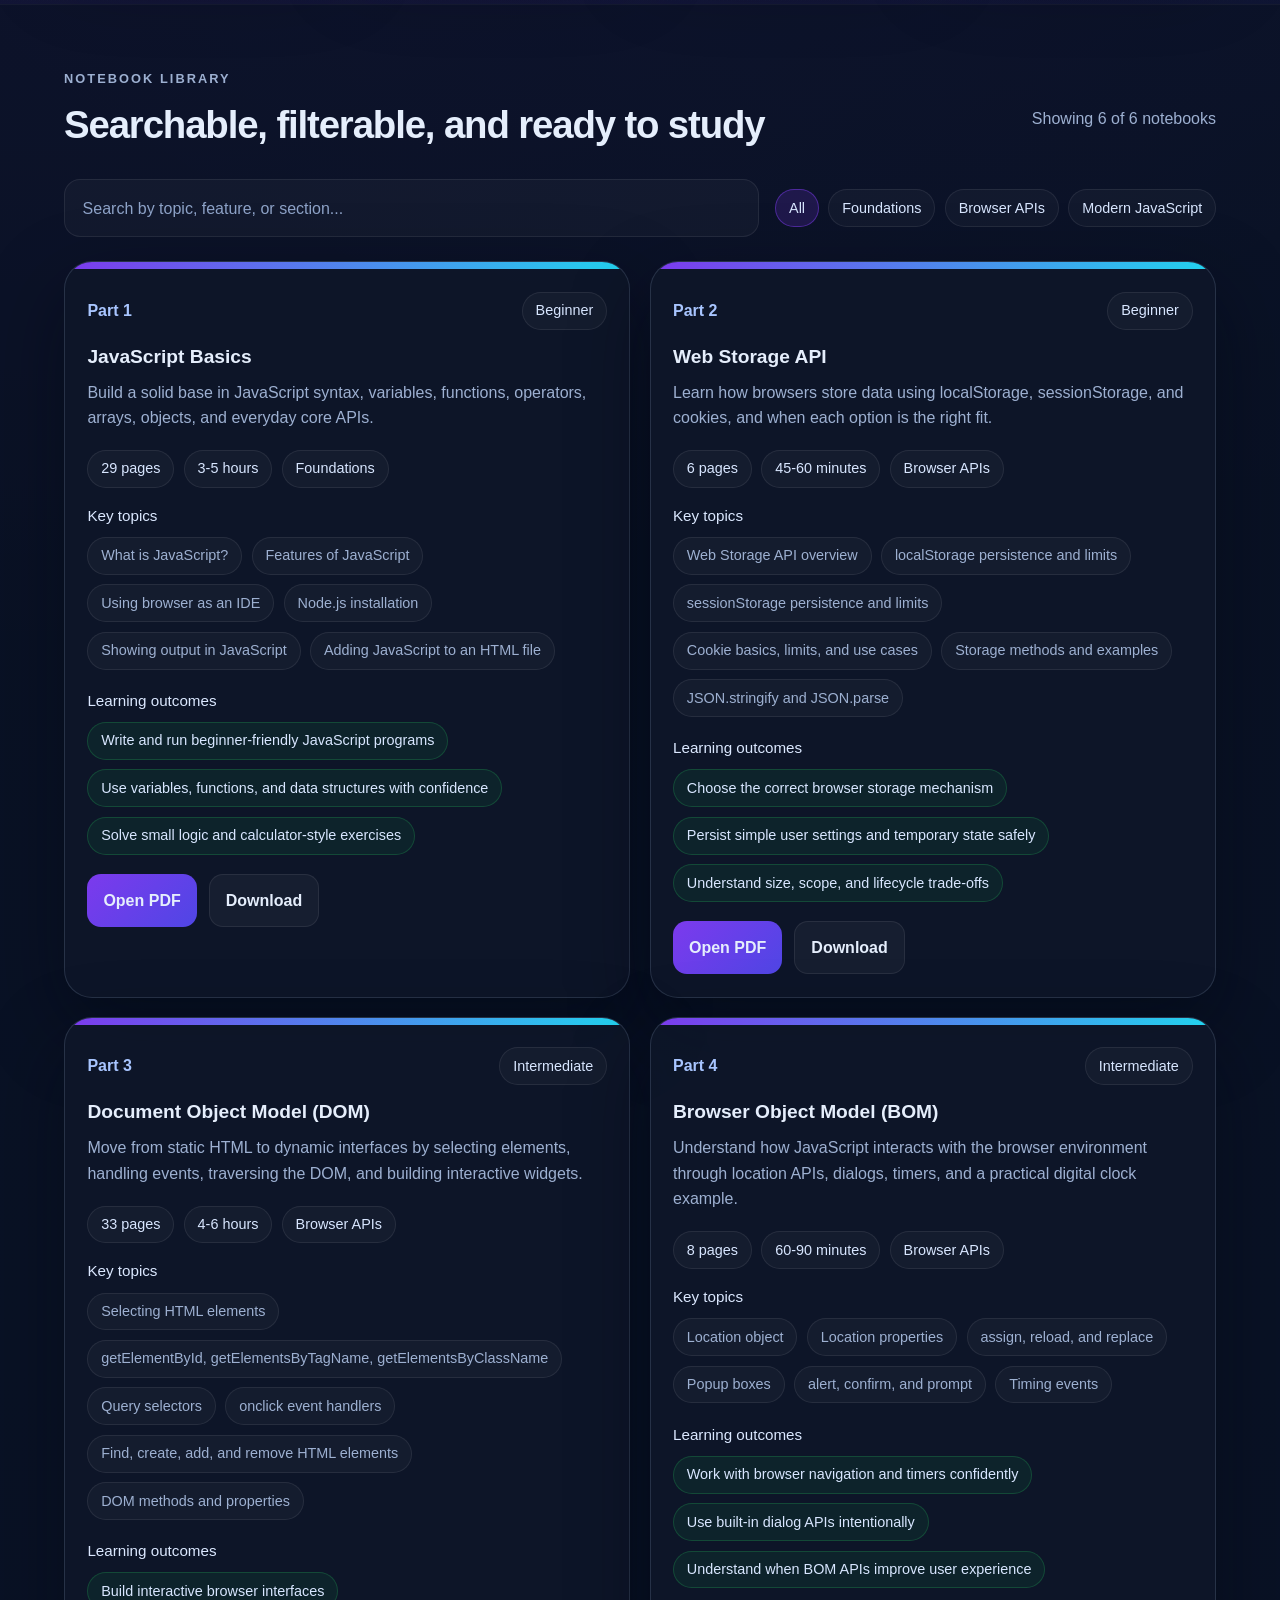
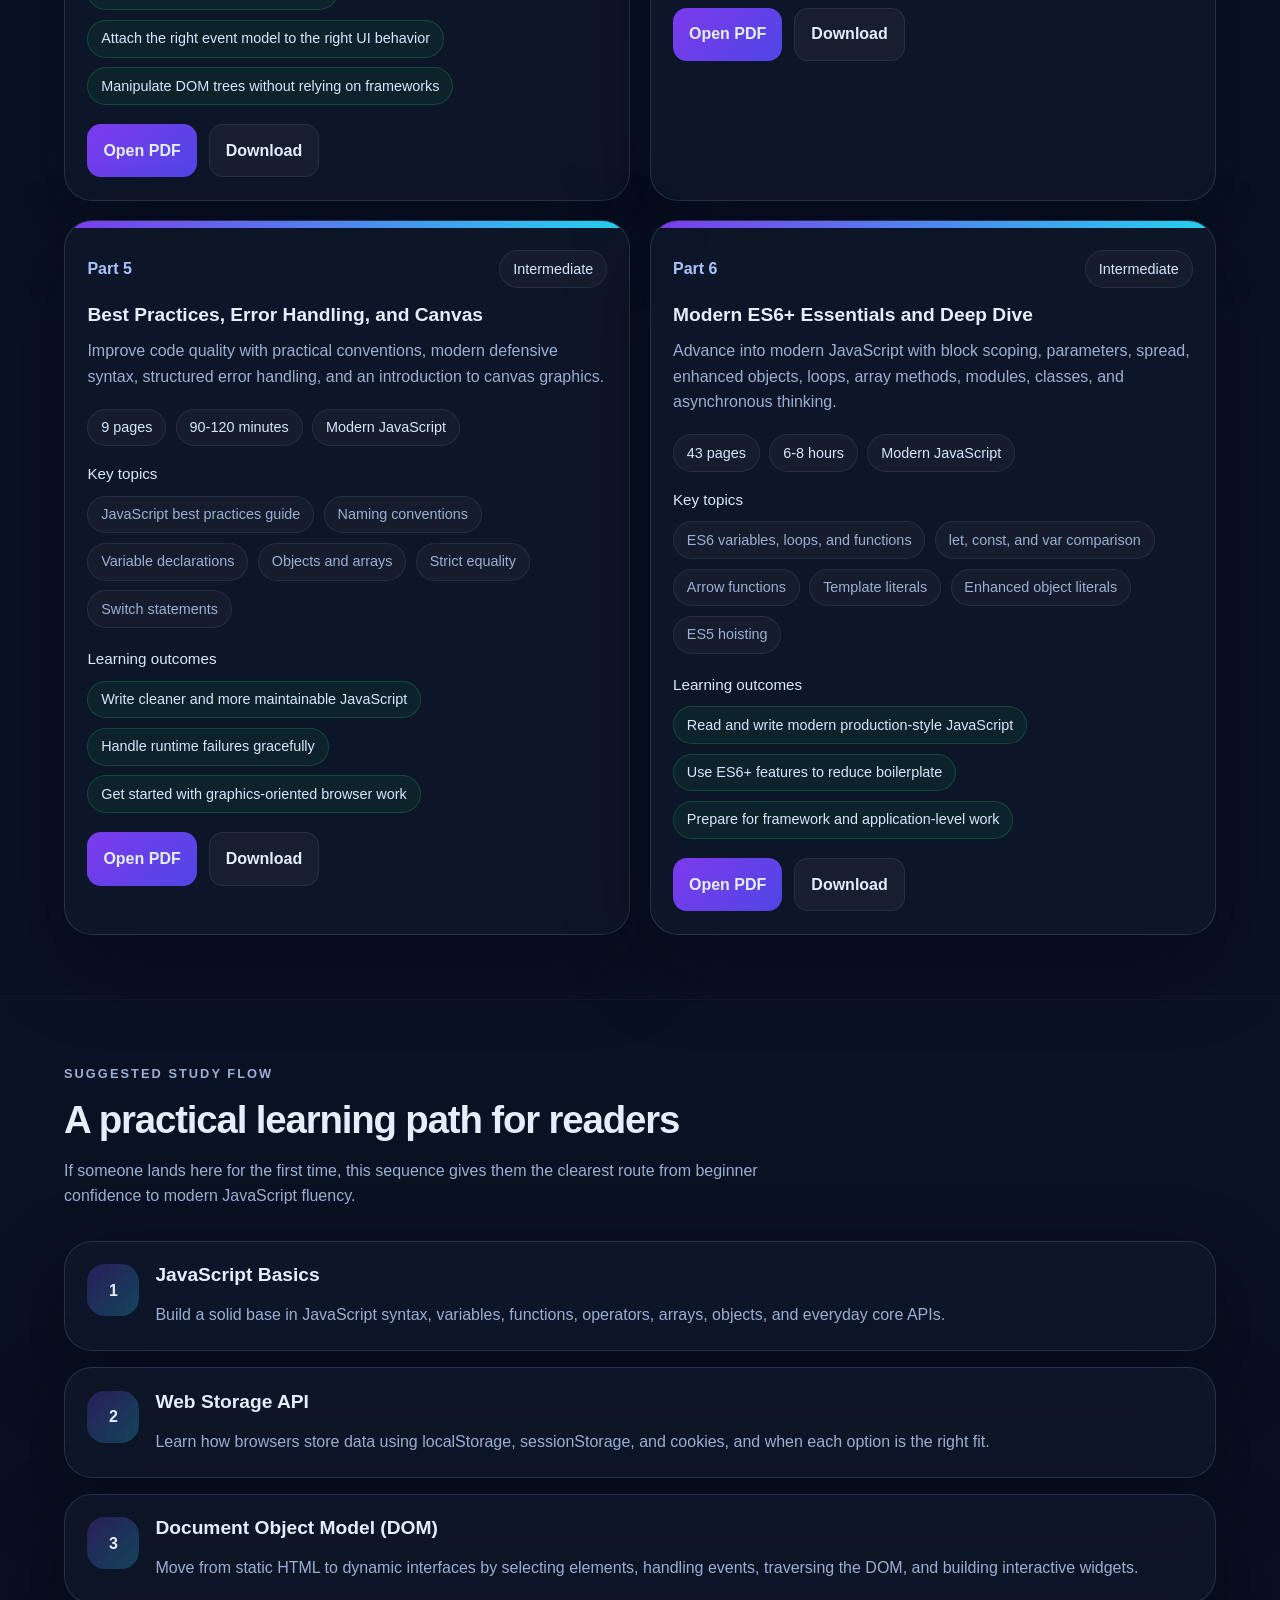
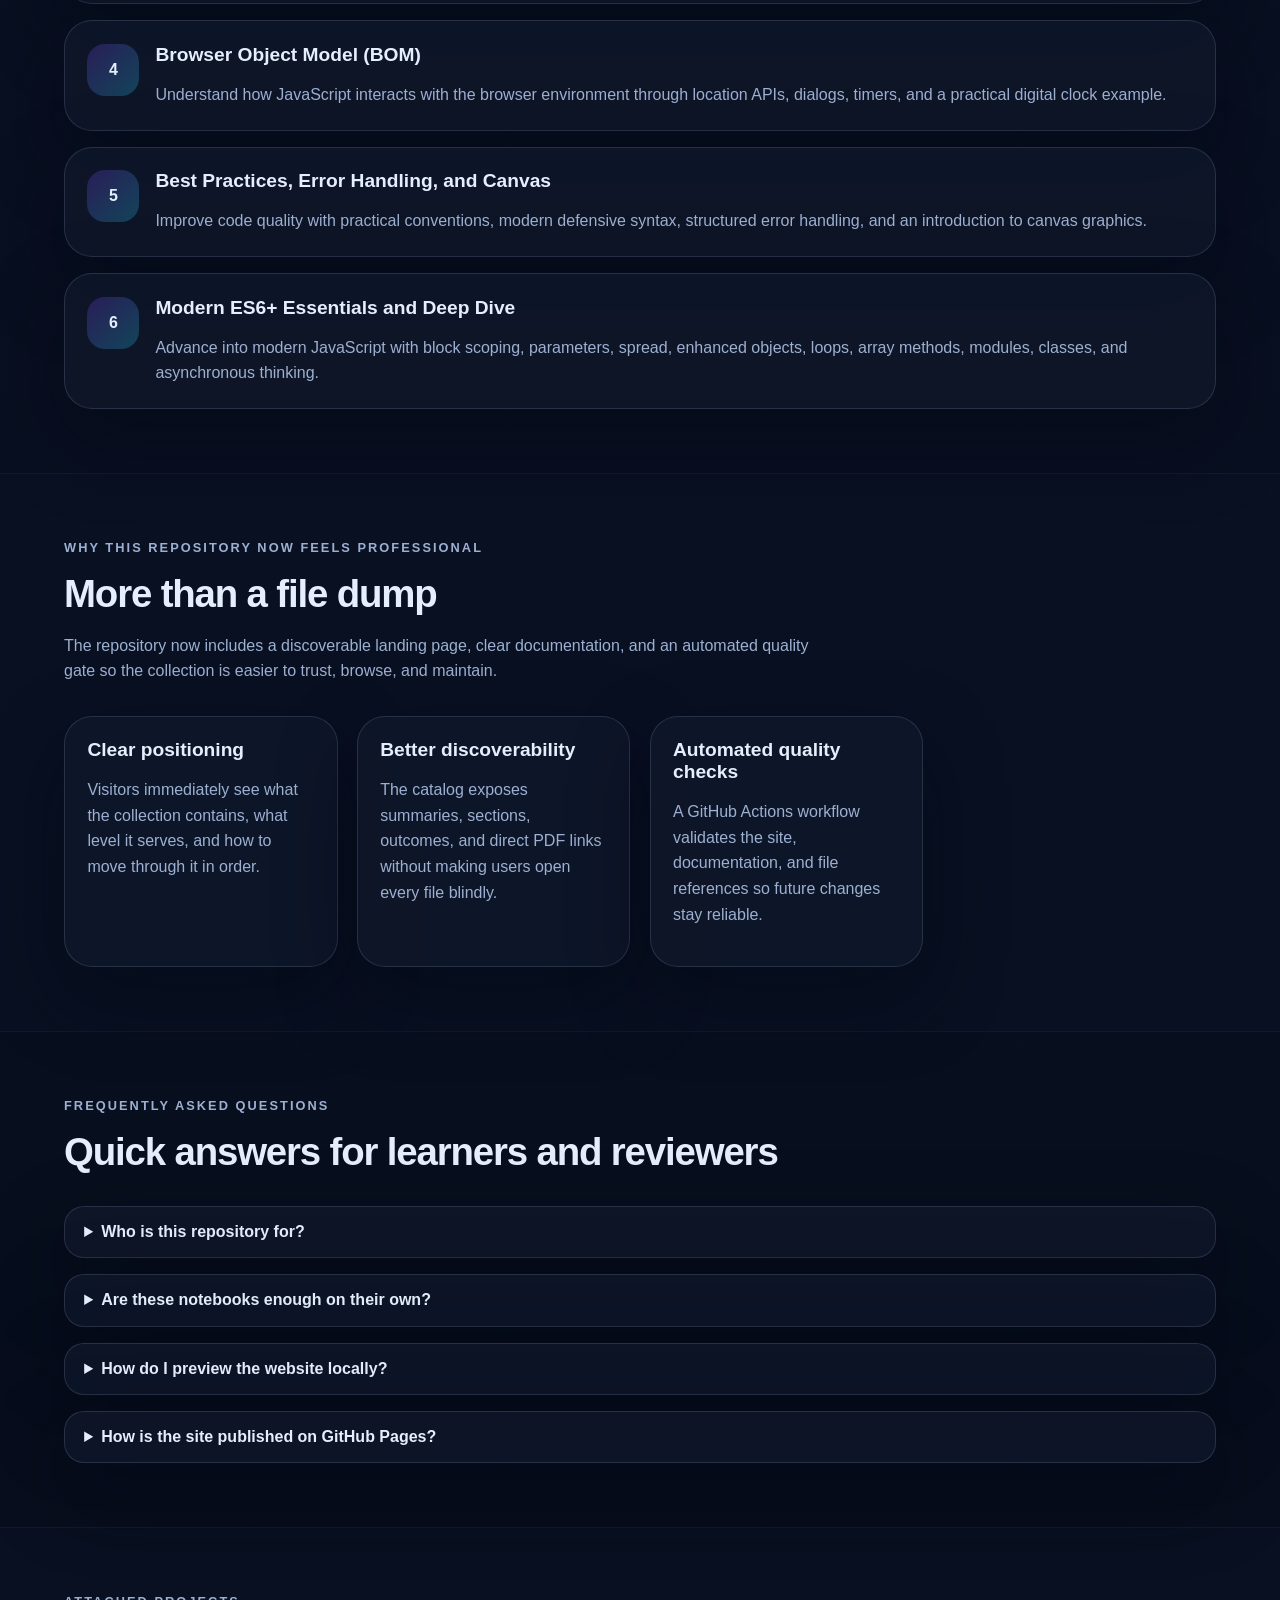
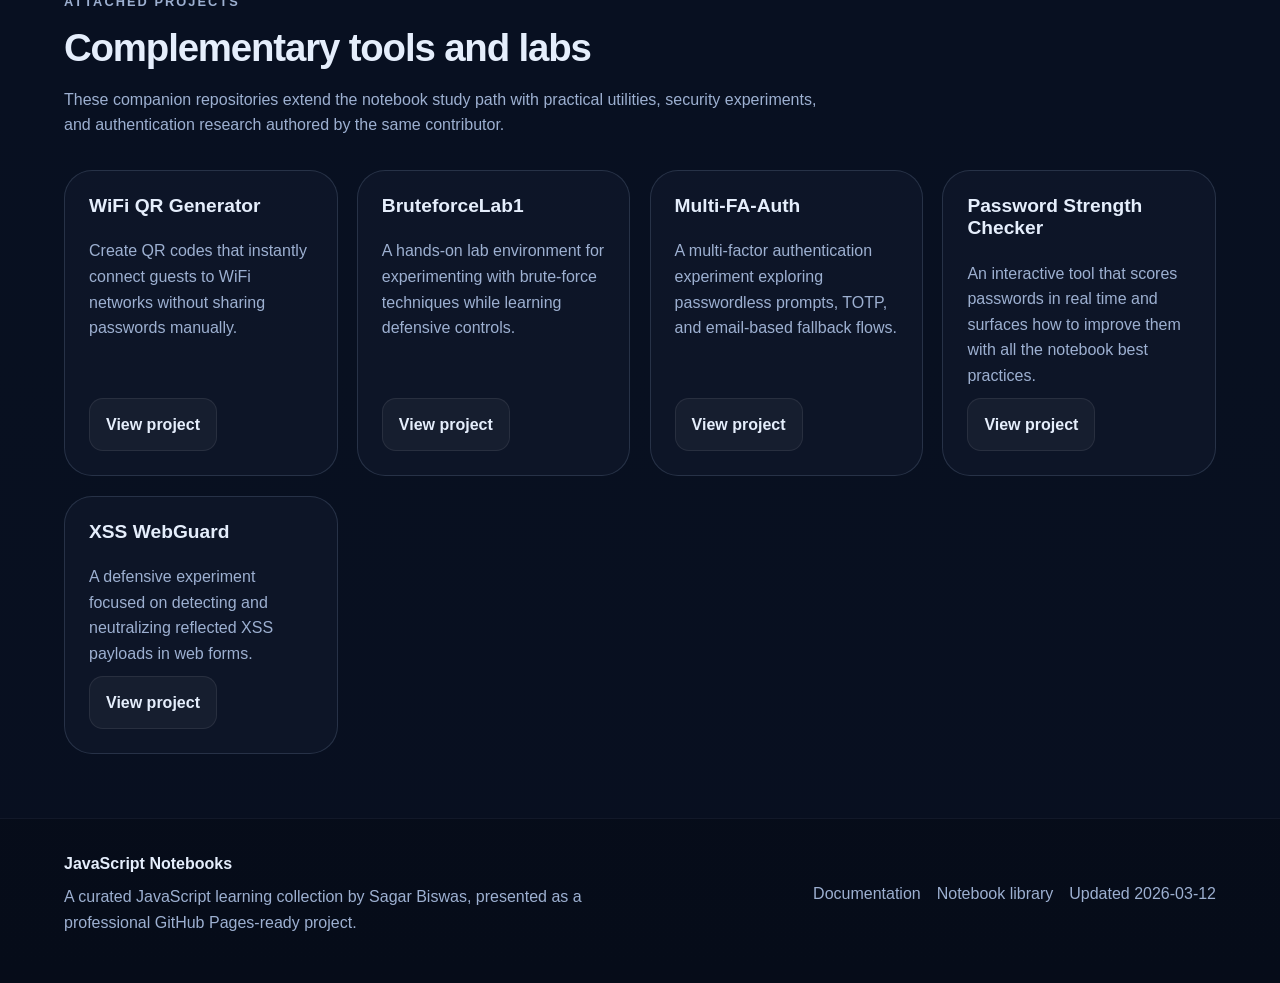
==== commit bad5a87f: "feat: update section count in README and notebooks.json; preload notebooks.json in index.html" ====
--- a/index.html
+++ b/index.html
@@ -18,6 +18,7 @@
     <meta name="theme-color" content="#0b1020" />
     <link rel="icon" href="assets/favicon.svg" type="image/svg+xml" />
     <link rel="manifest" href="site.webmanifest" />
+    <link rel="preload" href="data/notebooks.json" as="fetch" />
     <link rel="preload" href="styles.css" as="style" />
     <link rel="stylesheet" href="styles.css" />
     <script type="application/ld+json">
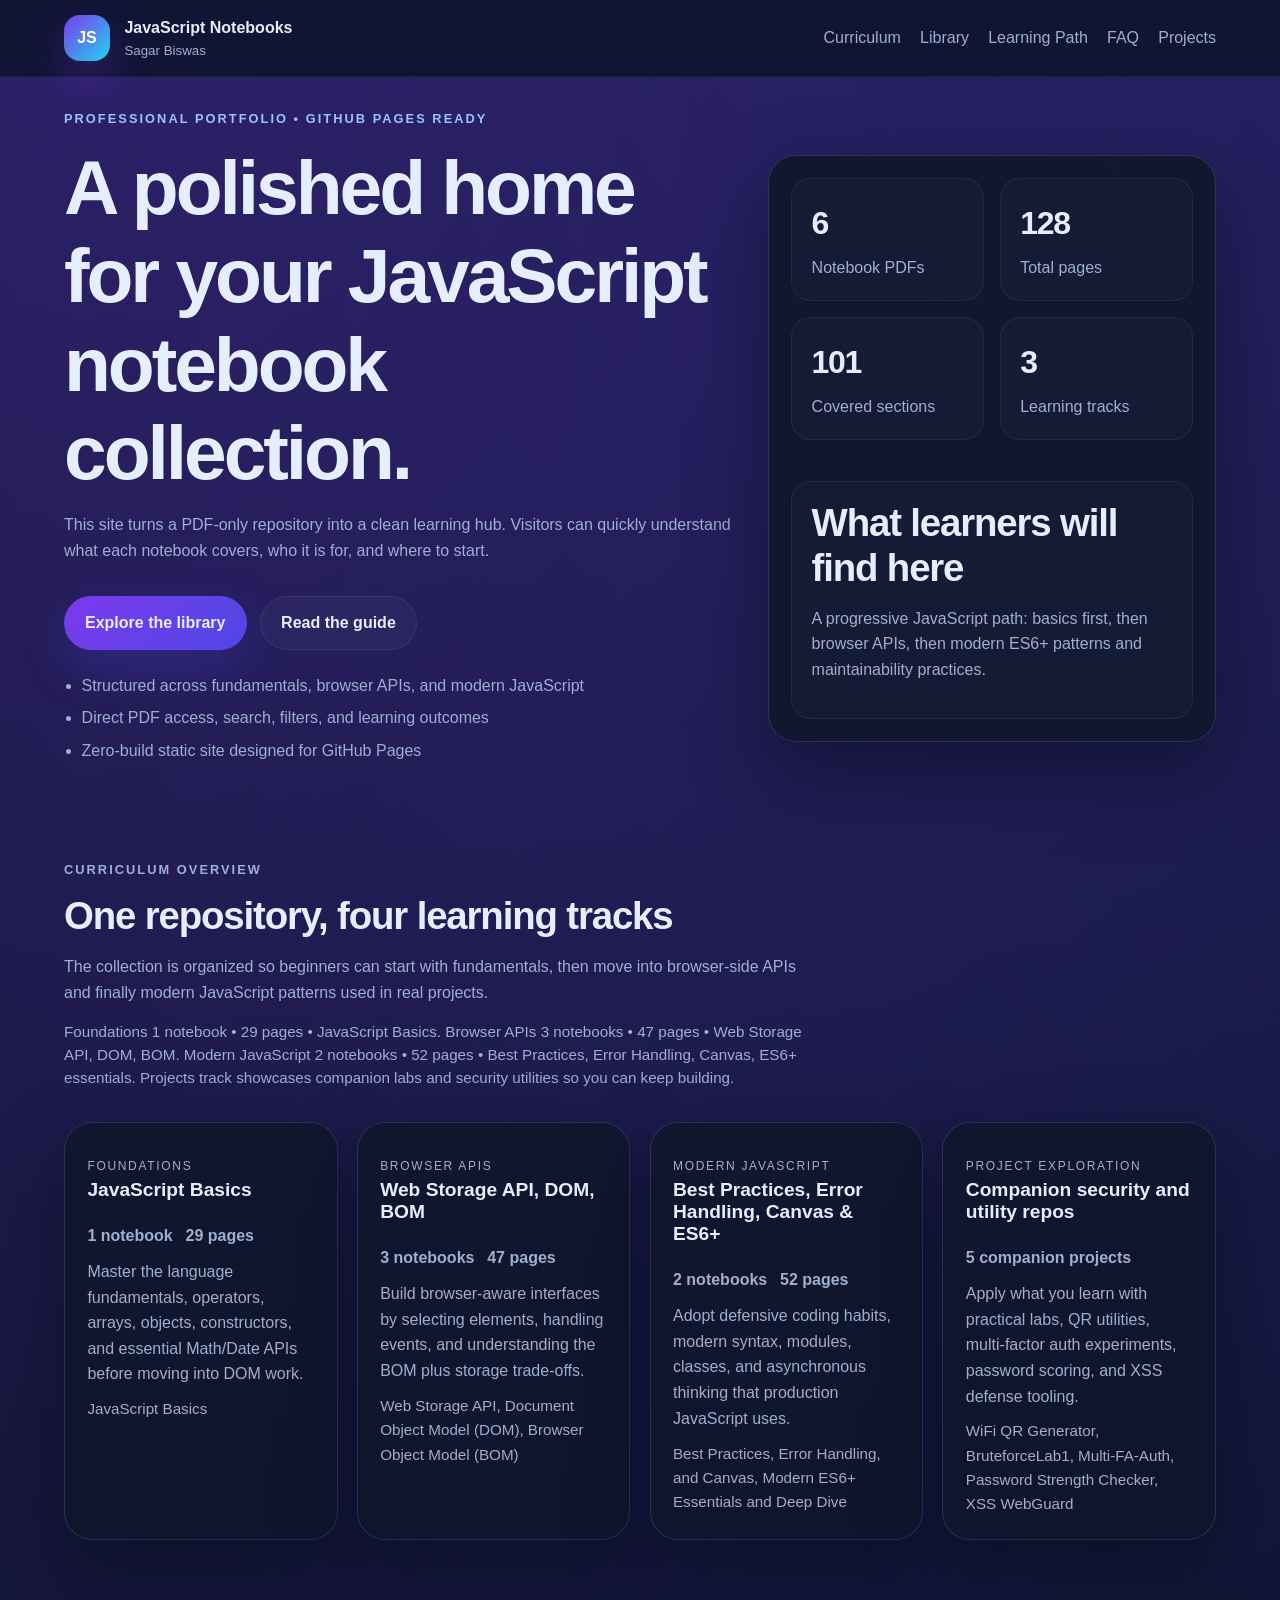
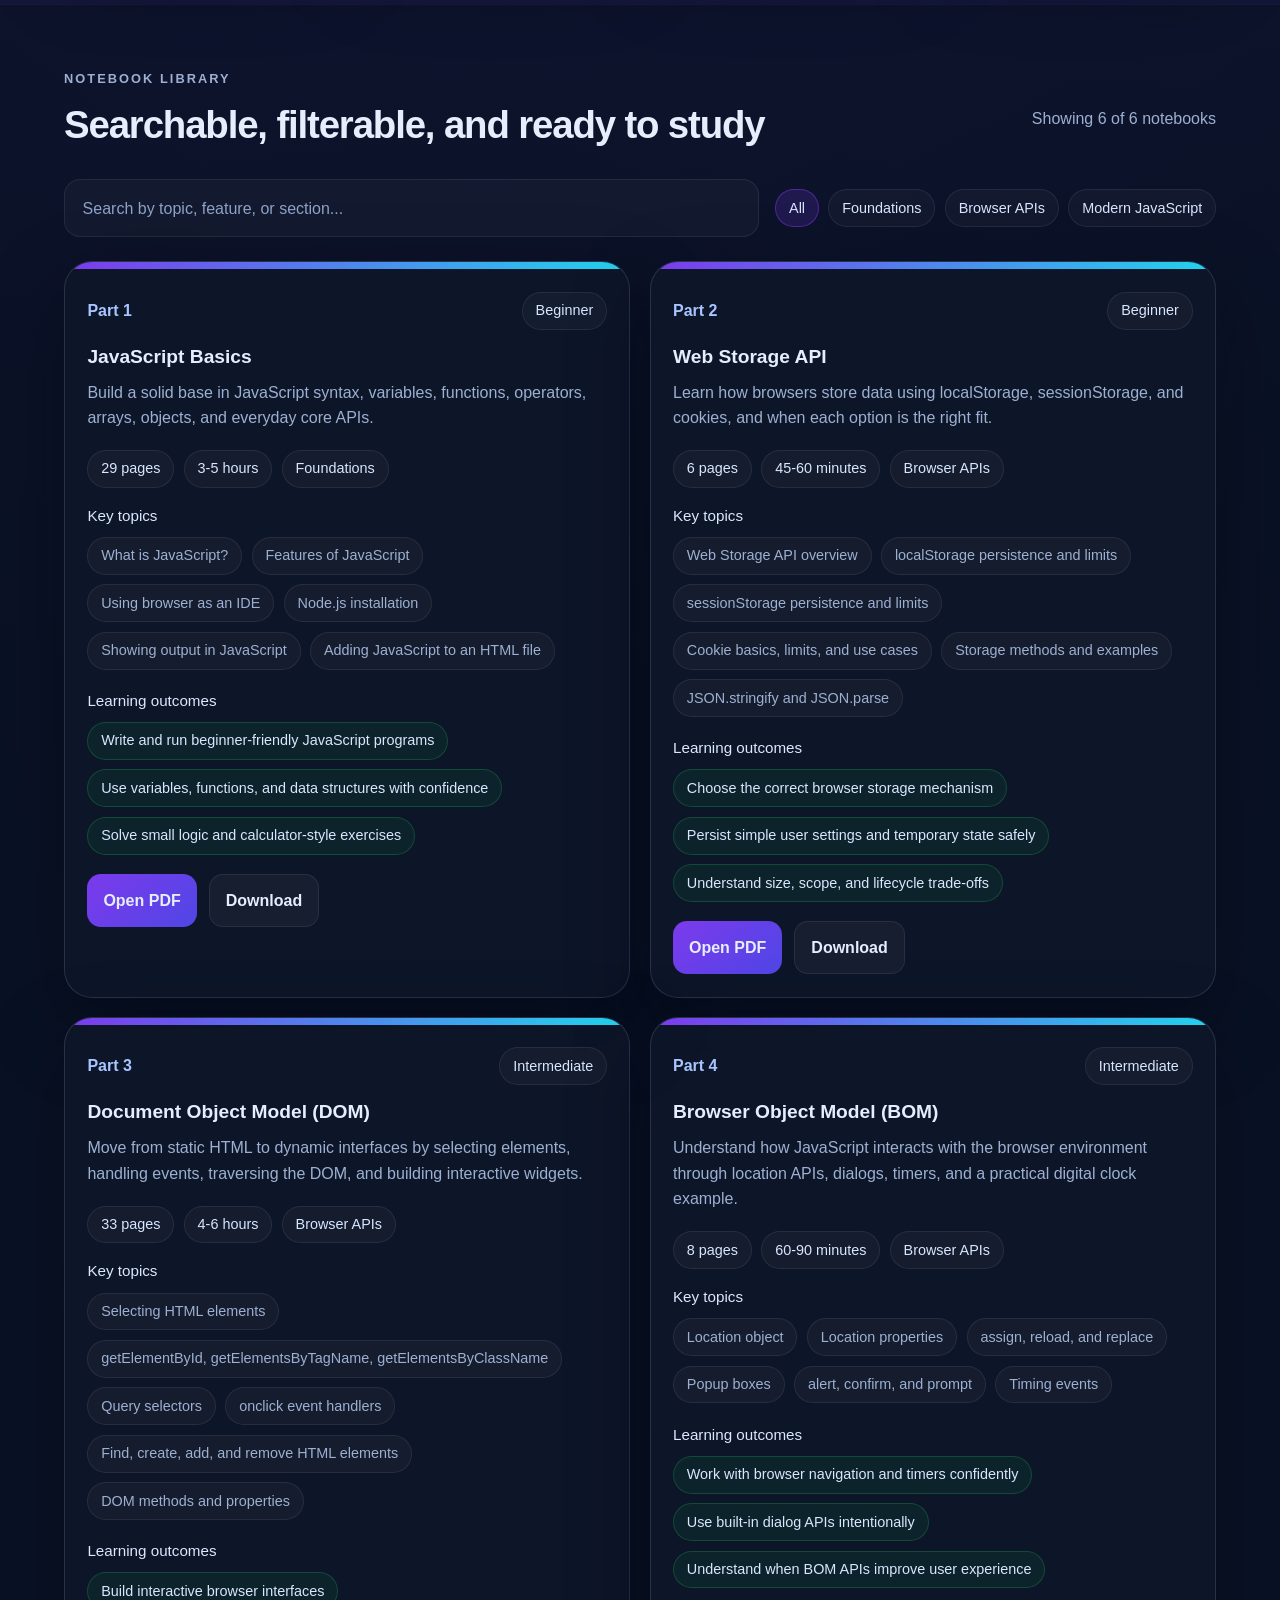
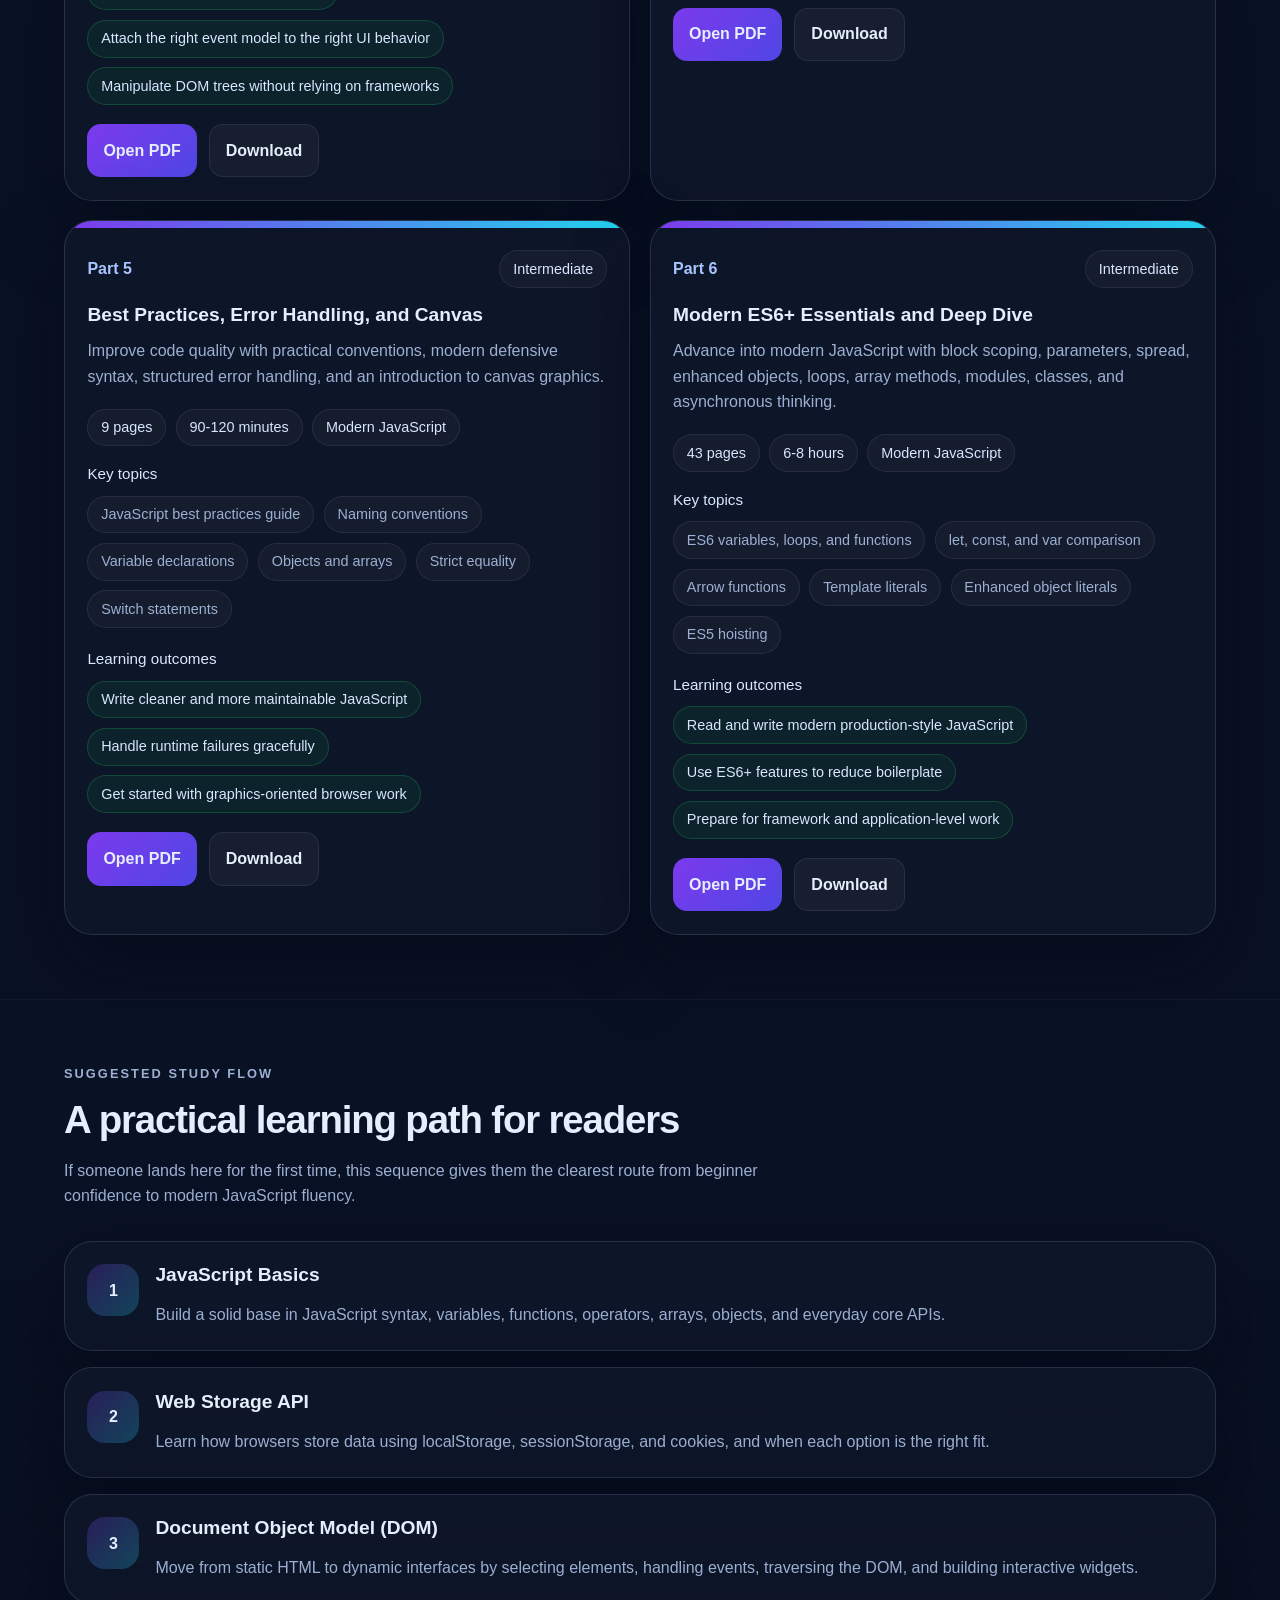
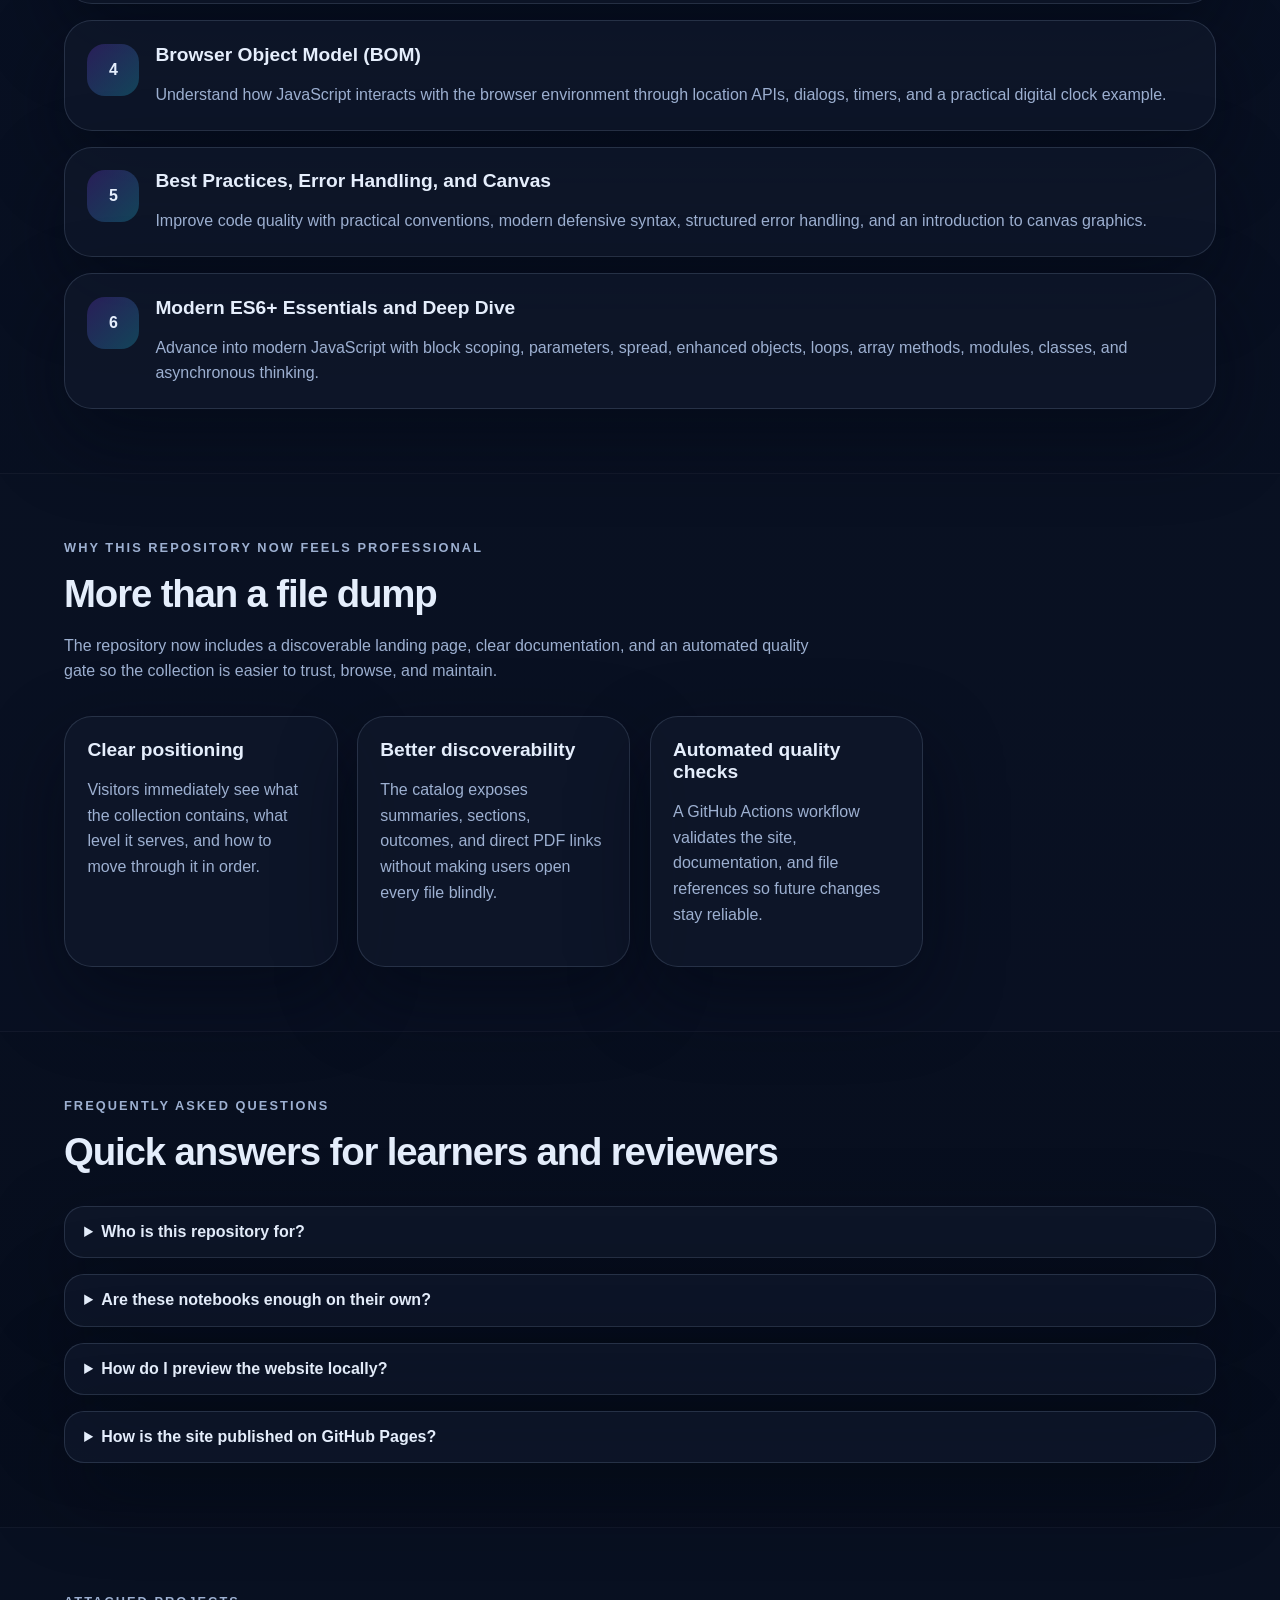
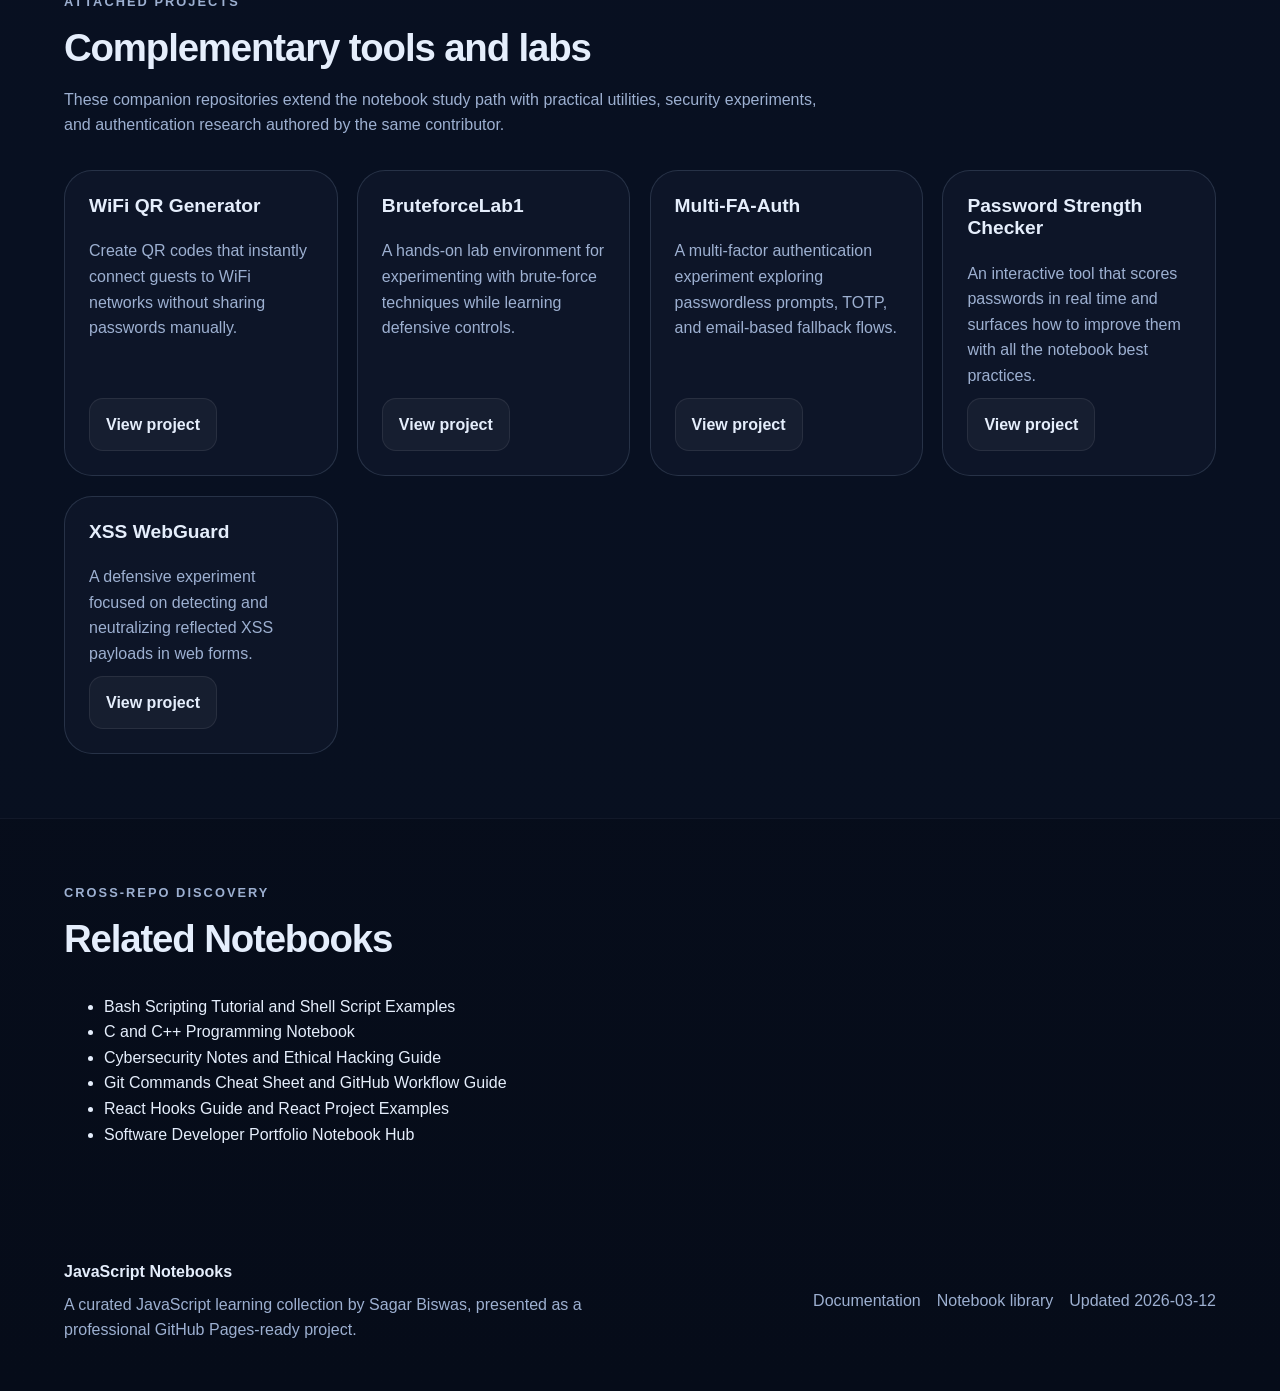
==== commit 259eb6b7: "feat: enhance SEO and user experience with 404 page improvements, metadata updates, and sitemap inte" ====
--- a/index.html
+++ b/index.html
@@ -6,16 +6,27 @@
     <meta name="viewport" content="width=device-width, initial-scale=1.0" />
     <title>JavaScript Notebooks | Sagar Biswas</title>
     <meta name="description"
-        content="A professional GitHub Pages showcase for six JavaScript notebooks covering fundamentals, DOM, BOM, browser storage, best practices, canvas, and modern ES6+ topics." />
+        content="Professional GitHub Pages showcase for six JavaScript notebooks covering fundamentals, DOM, BOM, browser storage, best practices, canvas, and ES6+ topics." />
     <meta name="keywords"
         content="JavaScript notebooks, JavaScript PDF notes, DOM, BOM, ES6, web storage, GitHub Pages" />
     <meta name="author" content="Sagar Biswas" />
+    <meta name="robots" content="index, follow" />
     <meta property="og:title" content="JavaScript Notebooks | Sagar Biswas" />
     <meta property="og:description"
         content="Explore a structured JavaScript learning collection with curriculum overviews, searchable notebook cards, and direct access to every PDF." />
     <meta property="og:type" content="website" />
-    <meta property="og:image" content="assets/favicon.svg" />
+    <meta property="og:url" content="https://sagarbiswas-multihat.github.io/JavaScript-Notebooks/" />
+    <meta property="og:image" content="https://sagarbiswas-multihat.github.io/assets/og-preview.svg" />
+    <meta property="og:image:alt" content="JavaScript Notebooks by Sagar Biswas" />
+    <meta name="twitter:card" content="summary_large_image" />
+    <meta name="twitter:title" content="JavaScript Notebooks | Sagar Biswas" />
+    <meta name="twitter:description"
+        content="Explore six JavaScript notebooks covering fundamentals, DOM, BOM, web storage, and modern ES6+ topics." />
+    <meta name="twitter:image" content="https://sagarbiswas-multihat.github.io/assets/og-preview.svg" />
     <meta name="theme-color" content="#0b1020" />
+    <link rel="canonical" href="https://sagarbiswas-multihat.github.io/JavaScript-Notebooks/" />
+    <link rel="alternate" type="application/atom+xml" title="JavaScript Notebooks — Sagar Biswas"
+        href="https://sagarbiswas-multihat.github.io/JavaScript-Notebooks/feed.xml" />
     <link rel="icon" href="assets/favicon.svg" type="image/svg+xml" />
     <link rel="manifest" href="site.webmanifest" />
     <link rel="preload" href="data/notebooks.json" as="fetch" />
@@ -307,6 +318,31 @@
                 </div>
             </div>
         </section>
+
+        <section class="section" id="related-notebooks">
+            <div class="container">
+                <div class="section-heading">
+                    <p class="eyebrow">Cross-repo discovery</p>
+                    <h2>Related Notebooks</h2>
+                </div>
+                <nav aria-label="Related Notebooks">
+                    <ul class="project-grid" style="display:block;">
+                        <li><a href="https://sagarbiswas-multihat.github.io/BashScript-Notebooks/">Bash Scripting
+                                Tutorial and Shell Script Examples</a></li>
+                        <li><a href="https://sagarbiswas-multihat.github.io/C_Cpp-Notebooks/">C and C++ Programming
+                                Notebook</a></li>
+                        <li><a href="https://sagarbiswas-multihat.github.io/Cybersecurity-Notebooks/">Cybersecurity
+                                Notes and Ethical Hacking Guide</a></li>
+                        <li><a href="https://sagarbiswas-multihat.github.io/GIT_and_GitHub-Notebooks/">Git Commands
+                                Cheat Sheet and GitHub Workflow Guide</a></li>
+                        <li><a href="https://sagarbiswas-multihat.github.io/React-Notebooks/">React Hooks Guide and
+                                React Project Examples</a></li>
+                        <li><a href="https://sagarbiswas-multihat.github.io/notebooks/">Software Developer Portfolio
+                                Notebook Hub</a></li>
+                    </ul>
+                </nav>
+            </div>
+        </section>
     </main>
 
     <footer class="site-footer">
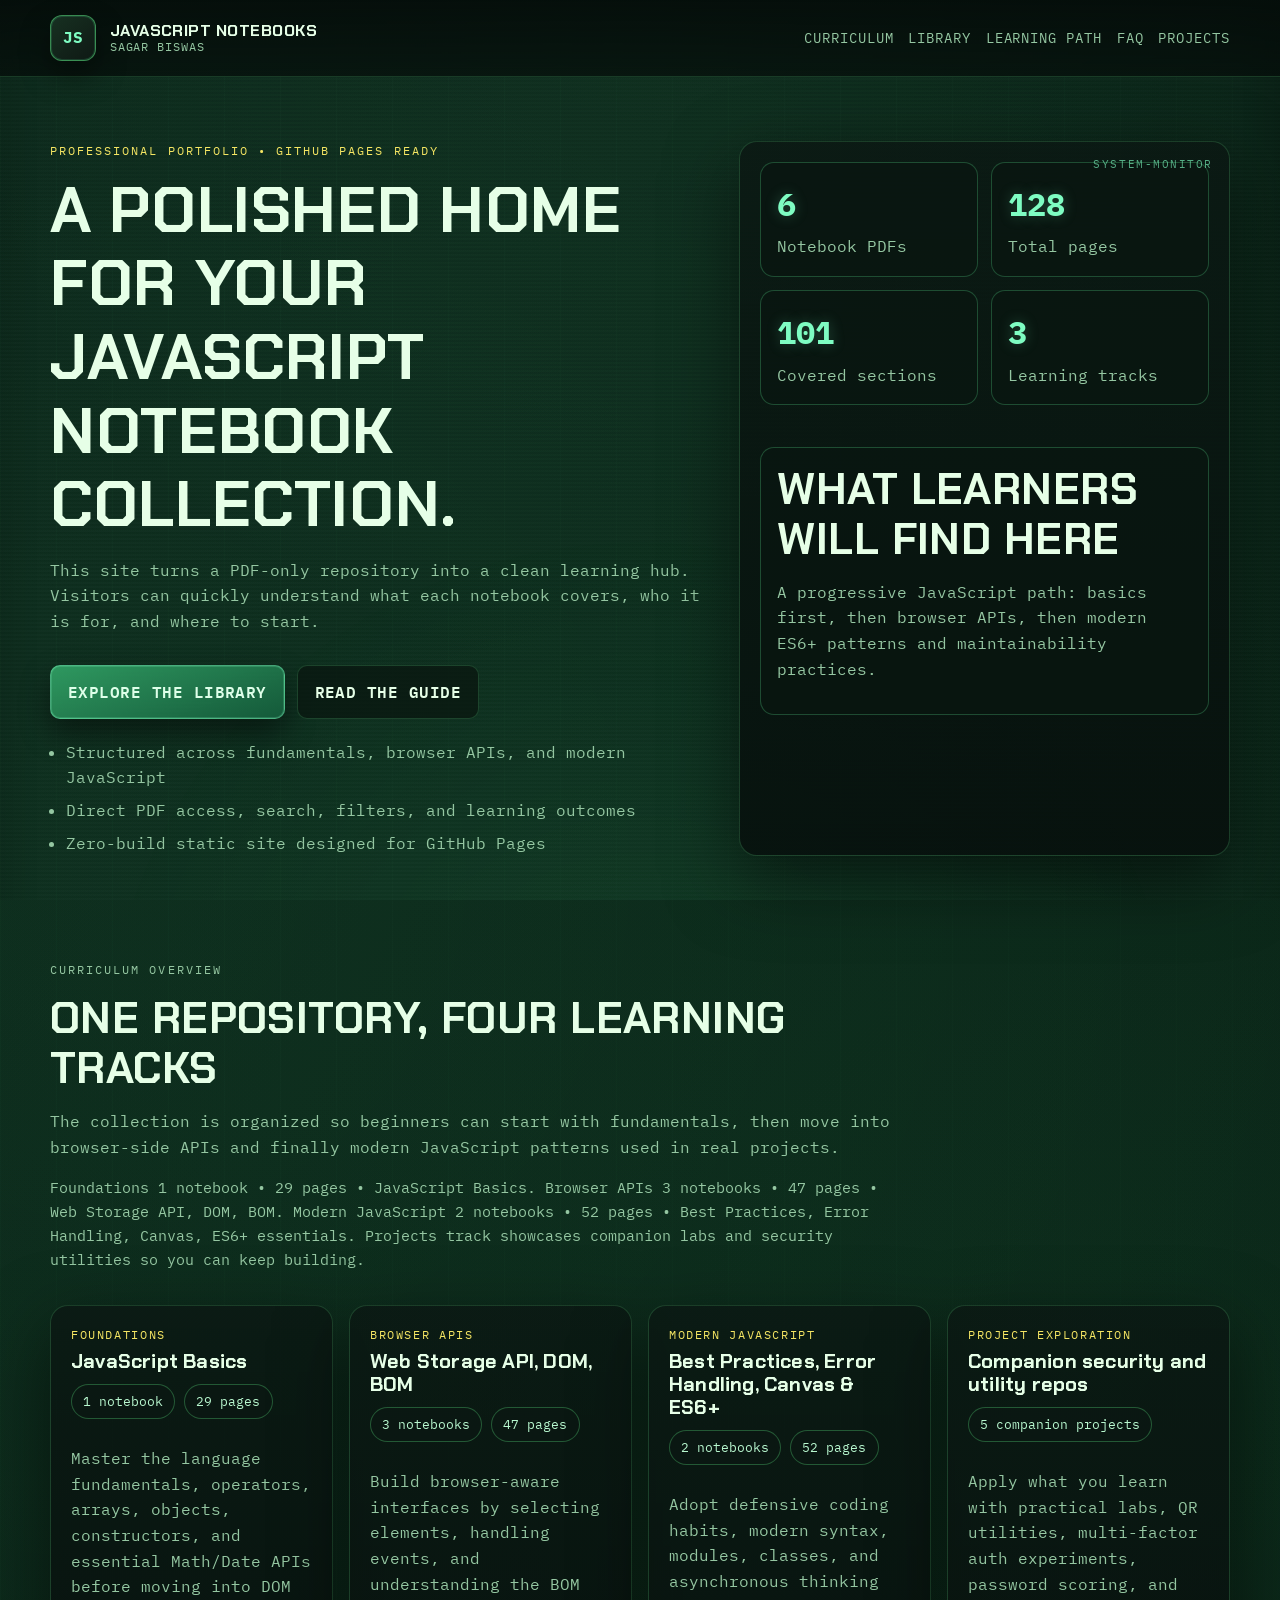
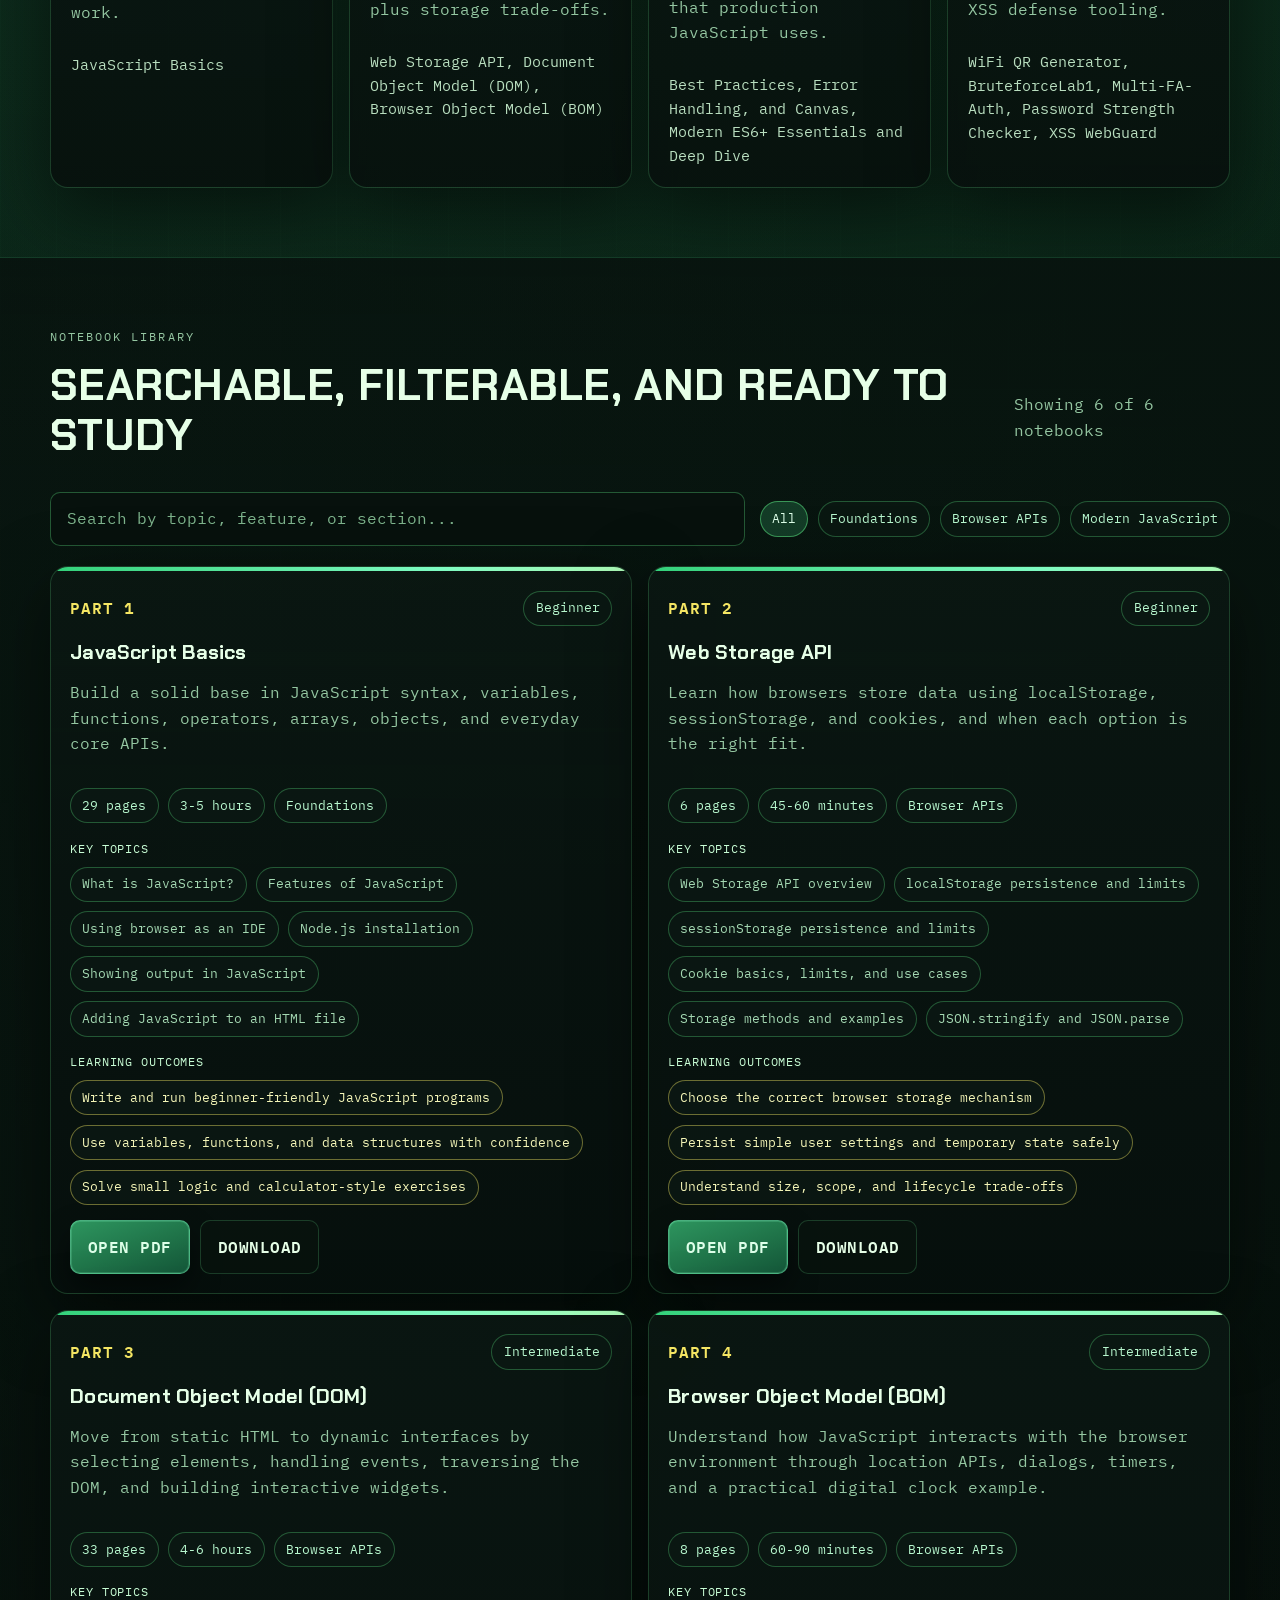
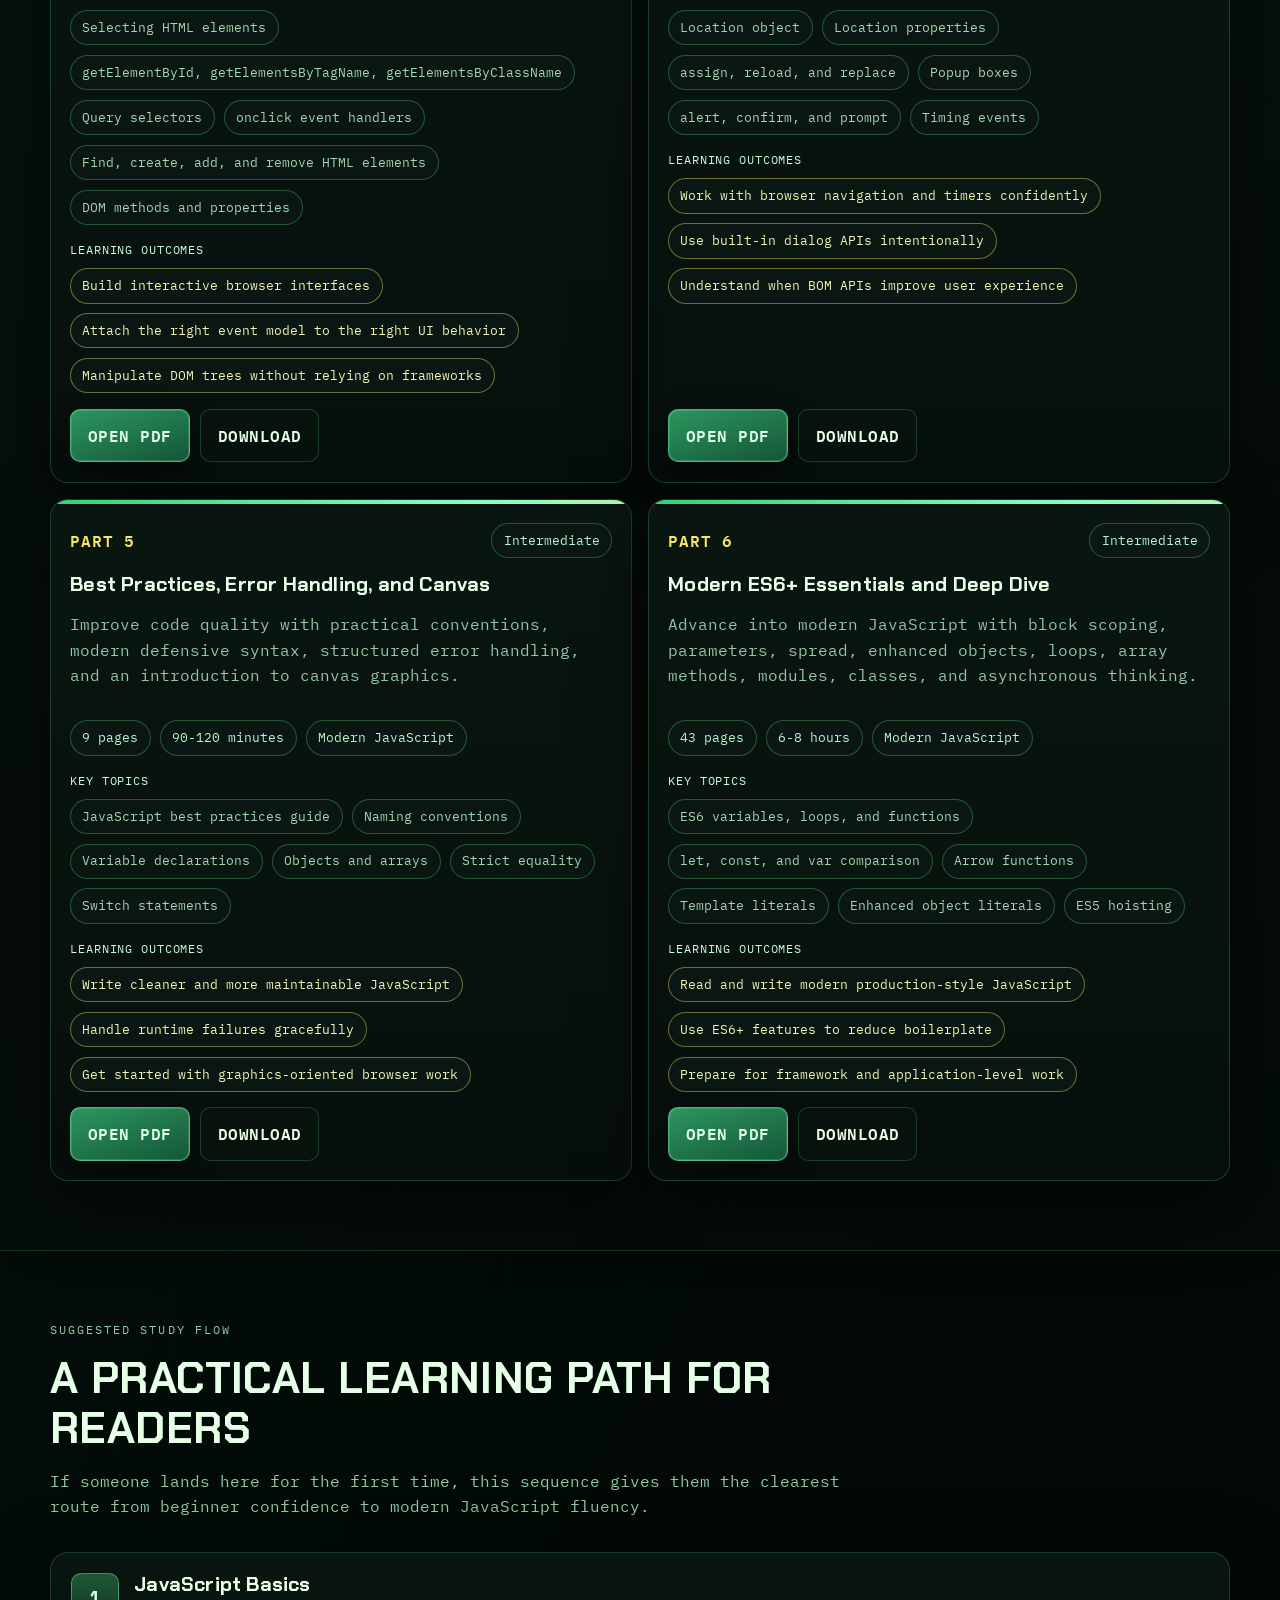
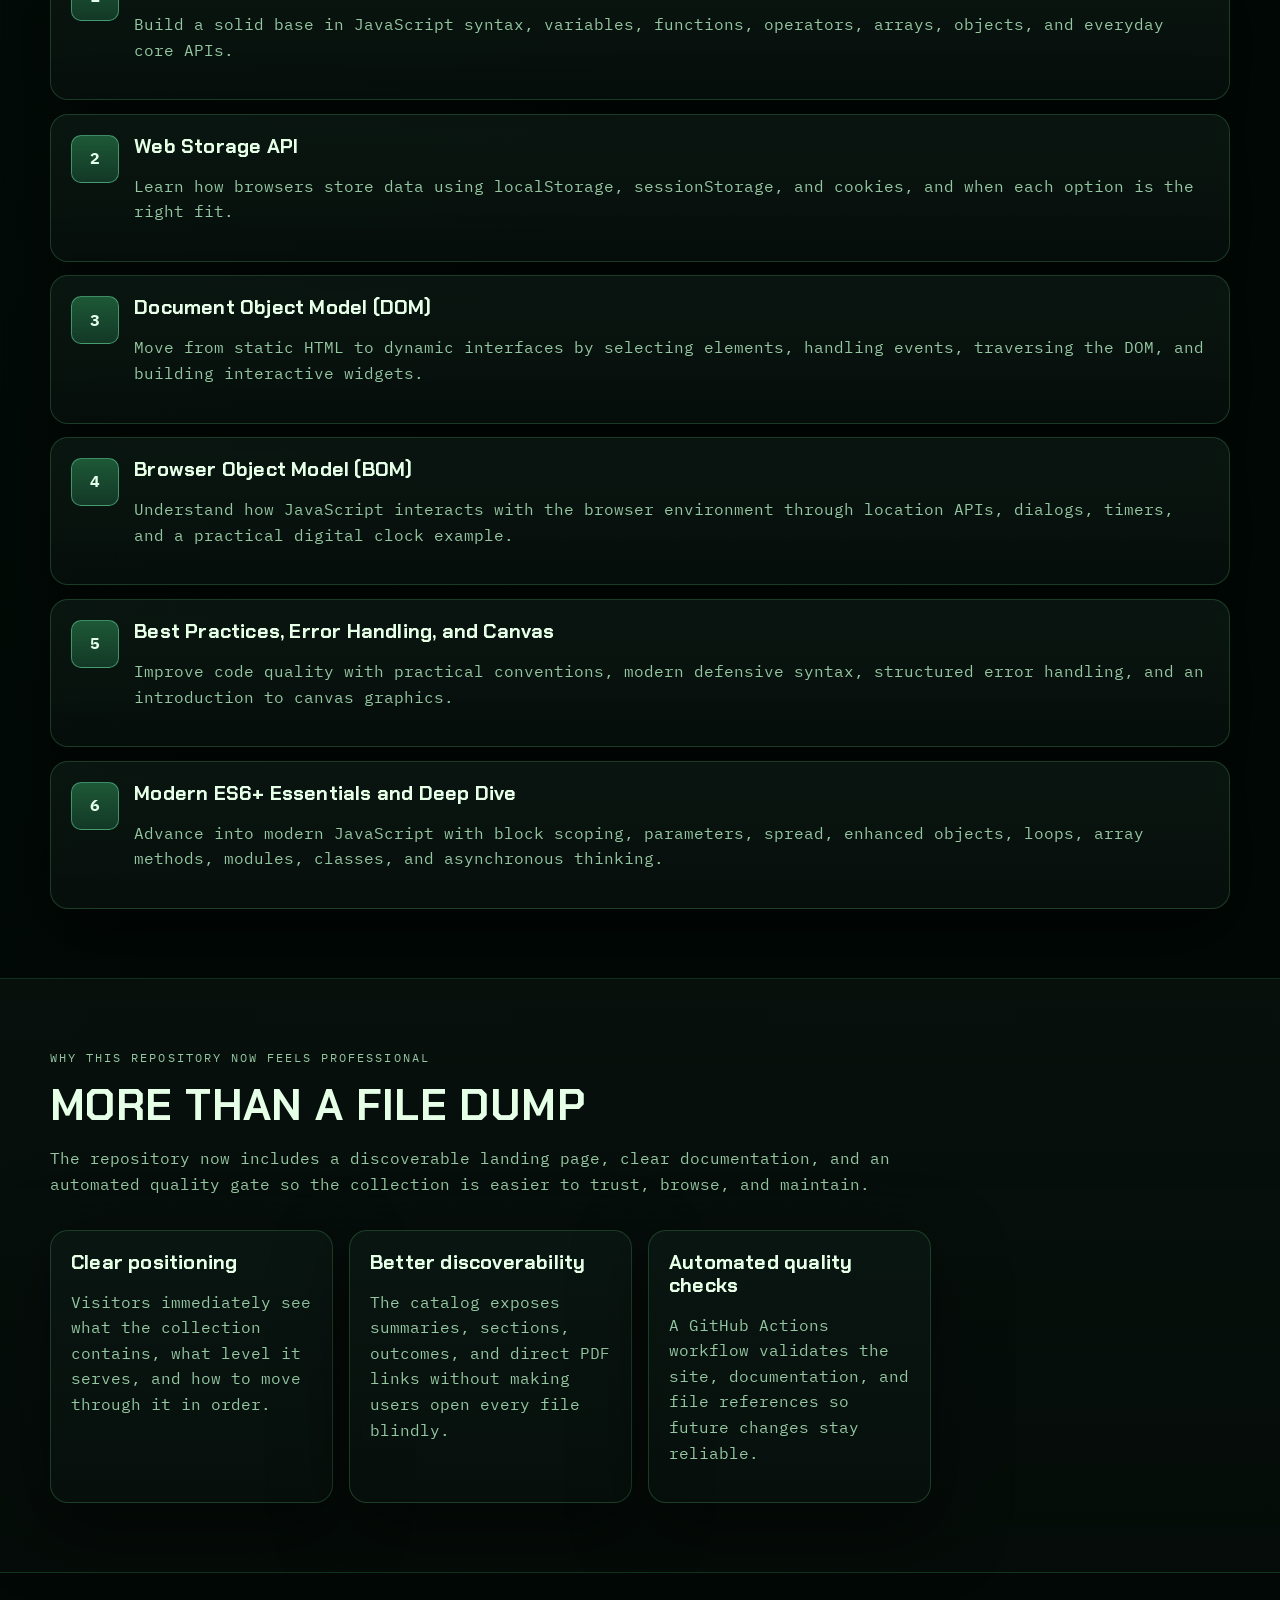
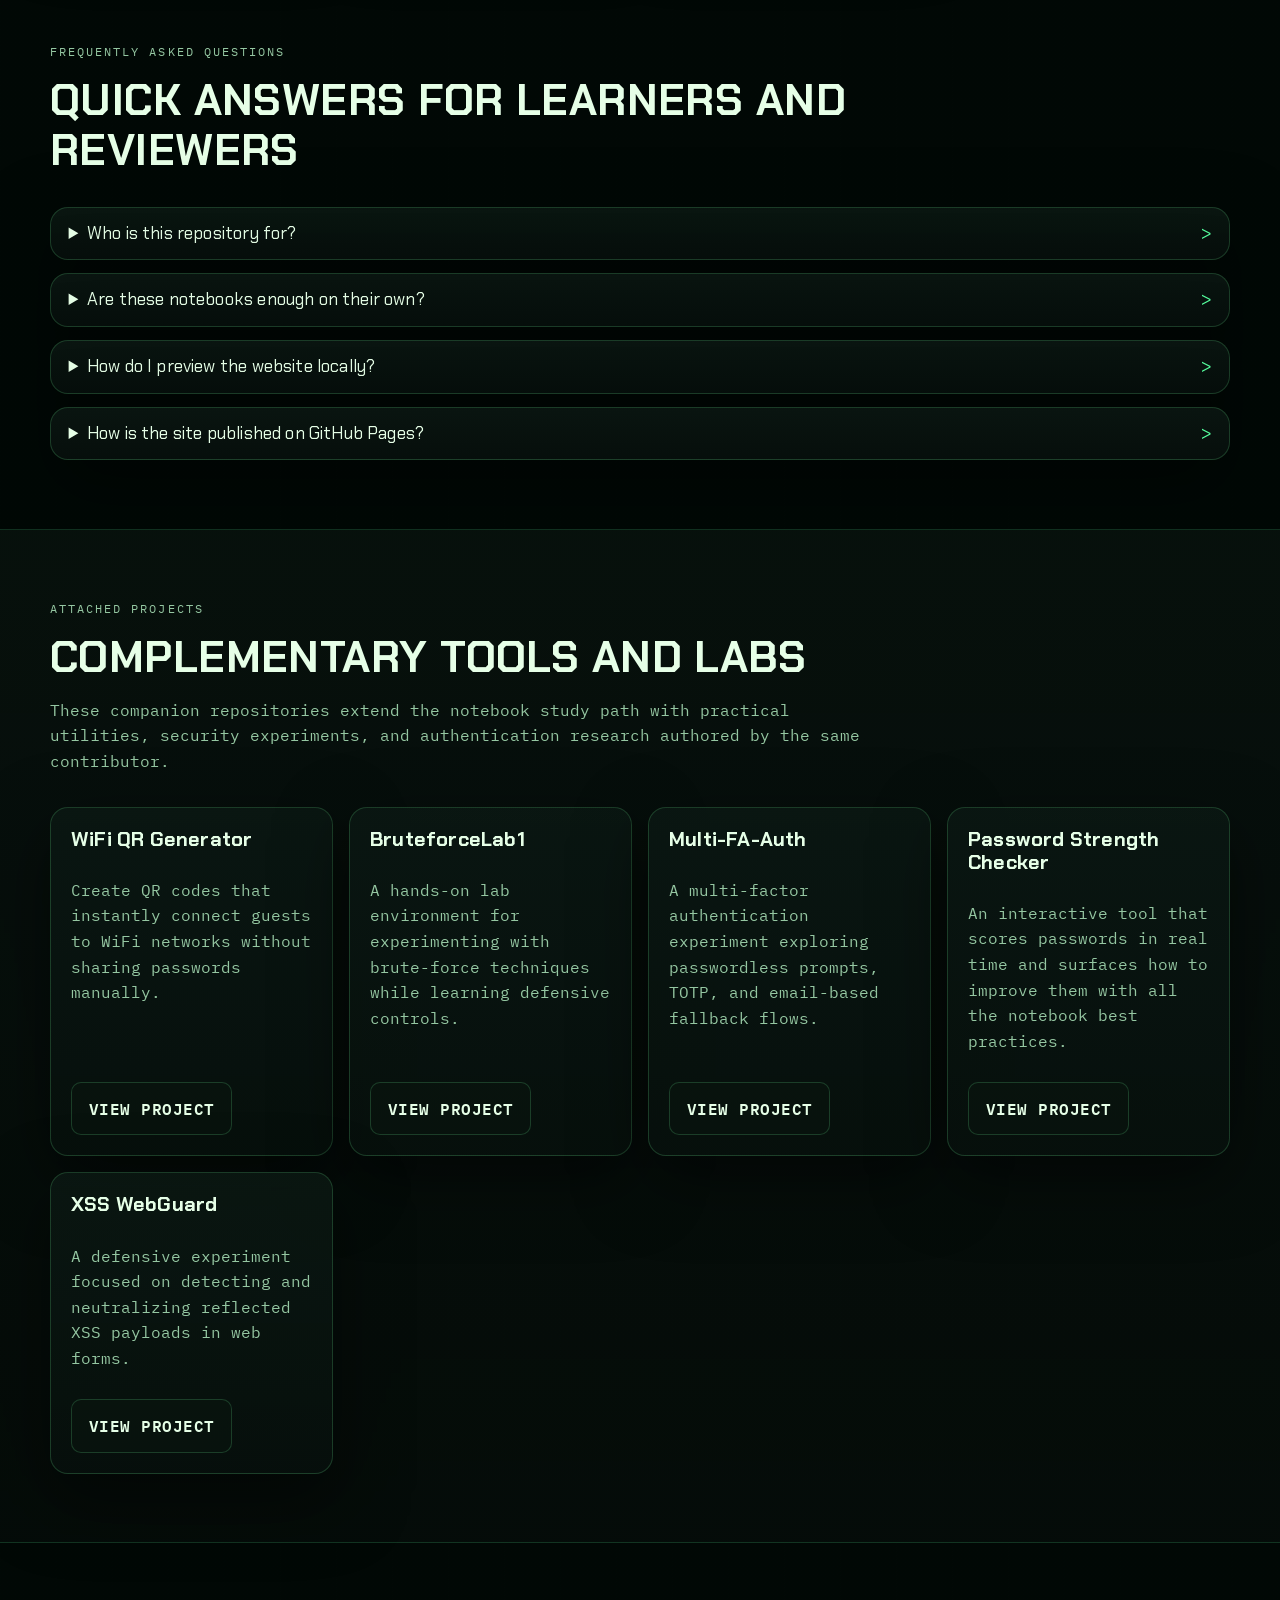
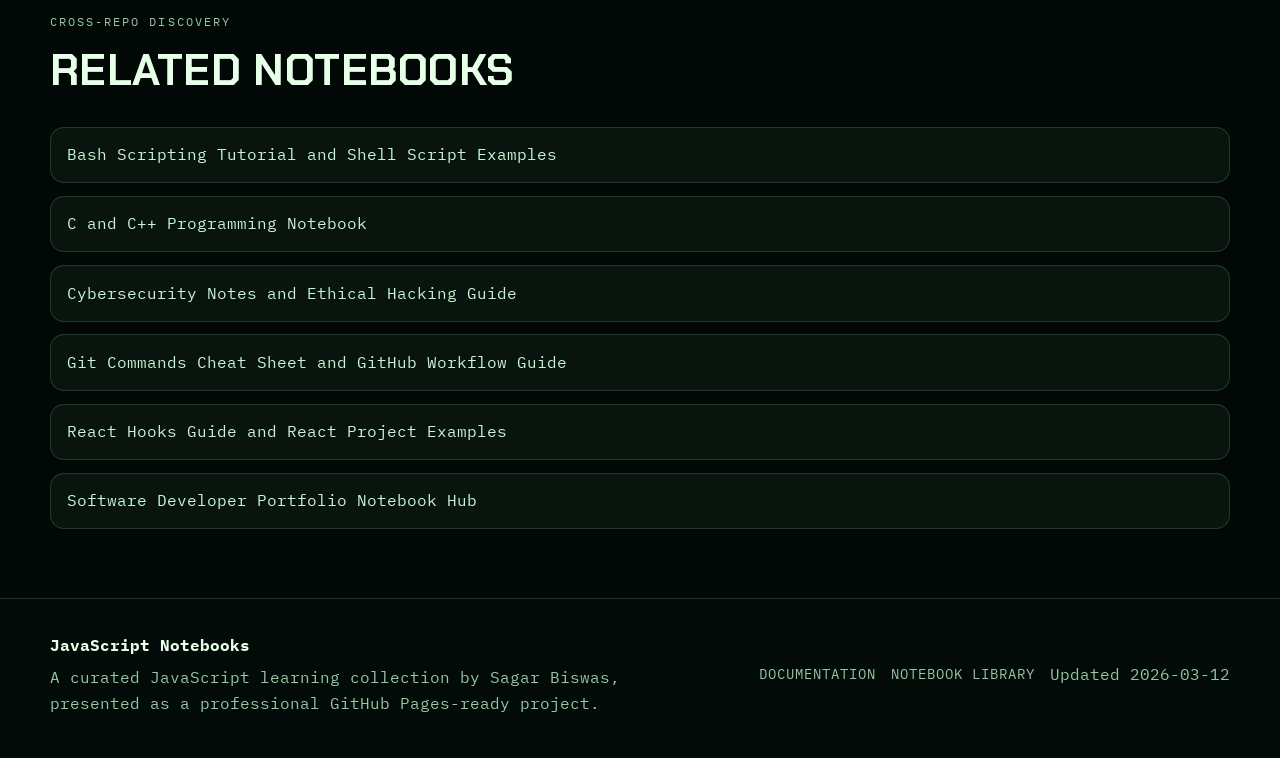
==== commit d74b808e: "feat: enhance 404 page with improved styling, add font preconnects, and implement reveal animations " ====
--- a/index.html
+++ b/index.html
@@ -23,12 +23,17 @@
     <meta name="twitter:description"
         content="Explore six JavaScript notebooks covering fundamentals, DOM, BOM, web storage, and modern ES6+ topics." />
     <meta name="twitter:image" content="https://sagarbiswas-multihat.github.io/assets/og-preview.svg" />
-    <meta name="theme-color" content="#0b1020" />
+    <meta name="theme-color" content="#040a08" />
     <link rel="canonical" href="https://sagarbiswas-multihat.github.io/JavaScript-Notebooks/" />
     <link rel="alternate" type="application/atom+xml" title="JavaScript Notebooks — Sagar Biswas"
         href="https://sagarbiswas-multihat.github.io/JavaScript-Notebooks/feed.xml" />
     <link rel="icon" href="assets/favicon.svg" type="image/svg+xml" />
     <link rel="manifest" href="site.webmanifest" />
+    <link rel="preconnect" href="https://fonts.googleapis.com" />
+    <link rel="preconnect" href="https://fonts.gstatic.com" crossorigin />
+    <link
+        href="https://fonts.googleapis.com/css2?family=Chakra+Petch:wght@400;500;600;700&family=IBM+Plex+Mono:wght@400;500;600;700&display=swap"
+        rel="stylesheet" />
     <link rel="preload" href="data/notebooks.json" as="fetch" />
     <link rel="preload" href="styles.css" as="style" />
     <link rel="stylesheet" href="styles.css" />
@@ -326,7 +331,7 @@
                     <h2>Related Notebooks</h2>
                 </div>
                 <nav aria-label="Related Notebooks">
-                    <ul class="project-grid" style="display:block;">
+                    <ul class="related-list">
                         <li><a href="https://sagarbiswas-multihat.github.io/BashScript-Notebooks/">Bash Scripting
                                 Tutorial and Shell Script Examples</a></li>
                         <li><a href="https://sagarbiswas-multihat.github.io/C_Cpp-Notebooks/">C and C++ Programming
--- a/styles.css
+++ b/styles.css
@@ -1,20 +1,25 @@
 :root {
-    --bg: #081122;
-    --bg-soft: #0f1b33;
-    --panel: rgba(15, 23, 42, 0.85);
-    --panel-strong: #111c35;
-    --text: #e5eefc;
-    --muted: #9db0d1;
-    --line: rgba(157, 176, 209, 0.18);
-    --brand: #7c3aed;
-    --brand-strong: #4f46e5;
-    --brand-soft: rgba(124, 58, 237, 0.18);
-    --success: #22c55e;
-    --shadow: 0 30px 80px rgba(3, 7, 18, 0.45);
-    --radius-lg: 28px;
-    --radius-md: 20px;
-    --radius-sm: 14px;
+    --bg-main: #030806;
+    --bg-elevated: #08120e;
+    --bg-soft: #0c1a15;
+    --panel: rgba(11, 24, 19, 0.82);
+    --panel-strong: rgba(8, 18, 14, 0.95);
+    --text: #e6ffe7;
+    --muted: #95c7a2;
+    --line: rgba(64, 145, 89, 0.35);
+    --line-strong: rgba(90, 226, 128, 0.55);
+    --accent: #55ff9e;
+    --accent-strong: #33d17a;
+    --accent-hot: #7efcc2;
+    --danger: #ff5c73;
+    --warning: #f5e663;
+    --shadow: 0 24px 70px rgba(0, 0, 0, 0.5);
+    --radius-xl: 24px;
+    --radius-lg: 18px;
+    --radius-md: 14px;
+    --radius-sm: 10px;
     --container: 1180px;
+    --transition: 220ms ease;
 }
 
 * {
@@ -27,13 +32,50 @@
 
 body {
     margin: 0;
-    font-family: Inter, "Segoe UI", Roboto, Helvetica, Arial, sans-serif;
     color: var(--text);
+    font-family: "IBM Plex Mono", "Consolas", "Liberation Mono", monospace;
+    line-height: 1.6;
     background:
-        radial-gradient(circle at top left, rgba(124, 58, 237, 0.28), transparent 30%),
-        radial-gradient(circle at top right, rgba(79, 70, 229, 0.22), transparent 28%),
-        linear-gradient(180deg, #081122 0%, #0a1328 40%, #060c19 100%);
-    line-height: 1.6;
+        radial-gradient(circle at 10% 10%, rgba(80, 255, 160, 0.08), transparent 36%),
+        radial-gradient(circle at 88% 16%, rgba(61, 213, 124, 0.09), transparent 30%),
+        linear-gradient(120deg, rgba(13, 44, 31, 0.45), rgba(1, 8, 5, 0.95) 55%),
+        repeating-linear-gradient(90deg, rgba(101, 230, 147, 0.04) 0 1px, transparent 1px 56px),
+        var(--bg-main);
+    position: relative;
+    min-height: 100vh;
+}
+
+/* Ambient CRT glow and scanline pass. */
+body::before,
+body::after {
+    content: "";
+    position: fixed;
+    inset: 0;
+    pointer-events: none;
+    z-index: 0;
+}
+
+body::before {
+    background:
+        radial-gradient(circle at 50% 0%, rgba(85, 255, 158, 0.08), transparent 62%),
+        linear-gradient(transparent 50%, rgba(19, 33, 27, 0.28) 50%);
+    background-size: 100% 100%, 100% 4px;
+    mix-blend-mode: screen;
+    opacity: 0.42;
+}
+
+body::after {
+    background:
+        linear-gradient(90deg, rgba(0, 0, 0, 0.18), transparent 3%, transparent 97%, rgba(0, 0, 0, 0.18)),
+        radial-gradient(circle at 50% 120%, rgba(85, 255, 158, 0.12), transparent 45%);
+    opacity: 0.55;
+}
+
+main,
+.site-header,
+.site-footer {
+    position: relative;
+    z-index: 1;
 }
 
 img {
@@ -48,6 +90,11 @@
 button,
 input {
     font: inherit;
+}
+
+:focus-visible {
+    outline: 2px solid var(--accent);
+    outline-offset: 2px;
 }
 
 .skip-link,
@@ -66,28 +113,27 @@
     clip-path: none;
     width: auto;
     height: auto;
-    padding: 0.75rem 1rem;
-    background: #ffffff;
-    color: #111827;
+    padding: 0.7rem 1rem;
+    background: #d8ffe8;
+    color: #02220f;
     left: 1rem;
     top: 1rem;
-    z-index: 1000;
-    border-radius: 12px;
+    z-index: 999;
+    border-radius: 10px;
 }
 
 .container {
     width: min(calc(100% - 2rem), var(--container));
     margin: 0 auto;
-    width: 90%;
 }
 
 .site-header {
     position: sticky;
     top: 0;
-    z-index: 50;
-    backdrop-filter: blur(16px);
-    background: rgba(8, 17, 34, 0.72);
-    border-bottom: 1px solid rgba(255, 255, 255, 0.05);
+    z-index: 60;
+    backdrop-filter: blur(8px);
+    border-bottom: 1px solid var(--line);
+    background: linear-gradient(180deg, rgba(5, 13, 10, 0.94), rgba(5, 13, 10, 0.72));
 }
 
 .nav-shell,
@@ -105,16 +151,26 @@
 .brand {
     display: inline-flex;
     align-items: center;
-    gap: 0.9rem;
+    gap: 0.85rem;
 }
 
 .brand strong,
 .brand small {
     display: block;
+    line-height: 1.2;
+}
+
+.brand strong {
+    font-family: "Chakra Petch", "Trebuchet MS", sans-serif;
+    letter-spacing: 0.03em;
+    text-transform: uppercase;
 }
 
 .brand small {
     color: var(--muted);
+    font-size: 0.75rem;
+    letter-spacing: 0.08em;
+    text-transform: uppercase;
 }
 
 .brand-mark {
@@ -122,80 +178,94 @@
     place-items: center;
     width: 46px;
     height: 46px;
-    border-radius: 16px;
-    background: linear-gradient(135deg, var(--brand) 0%, #22d3ee 100%);
-    color: #fff;
-    font-weight: 800;
-    box-shadow: 0 18px 40px rgba(124, 58, 237, 0.3);
+    border-radius: 12px;
+    background:
+        linear-gradient(140deg, rgba(24, 50, 35, 0.92), rgba(14, 25, 20, 0.96)),
+        var(--bg-soft);
+    border: 1px solid var(--line-strong);
+    color: var(--accent-hot);
+    font-weight: 700;
+    box-shadow: inset 0 0 0 1px rgba(85, 255, 158, 0.15), 0 14px 30px rgba(0, 0, 0, 0.42);
 }
 
 .site-nav {
     display: flex;
     align-items: center;
-    gap: 1.2rem;
+    flex-wrap: wrap;
+    gap: 0.9rem;
+}
+
+.site-nav a,
+.footer-meta a {
     color: var(--muted);
+    font-size: 0.88rem;
+    letter-spacing: 0.07em;
+    text-transform: uppercase;
+    transition: color var(--transition), text-shadow var(--transition);
 }
 
 .site-nav a:hover,
 .site-nav a:focus-visible,
 .footer-meta a:hover,
 .footer-meta a:focus-visible {
-    color: #ffffff;
+    color: var(--accent-hot);
+    text-shadow: 0 0 12px rgba(85, 255, 158, 0.35);
 }
 
 .hero {
-    padding: 2rem 0;
+    padding: 4rem 0 2.2rem;
 }
 
 .section {
-    padding: 4rem 0;
-
+    padding: 4.3rem 0;
 }
 
 .section-alt {
-    background: rgba(10, 18, 36, 0.65);
-    border-top: 1px solid rgba(255, 255, 255, 0.04);
-    border-bottom: 1px solid rgba(255, 255, 255, 0.04);
+    border-top: 1px solid rgba(85, 255, 158, 0.15);
+    border-bottom: 1px solid rgba(85, 255, 158, 0.15);
+    background: linear-gradient(180deg, rgba(8, 18, 14, 0.85), rgba(8, 15, 12, 0.58));
 }
 
 .hero-grid {
     display: grid;
-    grid-template-columns: minmax(0, 1.2fr) minmax(320px, 0.8fr);
-    gap: 2rem;
-    align-items: center;
+    grid-template-columns: minmax(0, 1.15fr) minmax(300px, 0.85fr);
+    gap: 1.6rem;
+    align-items: stretch;
 }
 
 .eyebrow {
     margin: 0 0 0.85rem;
-    text-transform: uppercase;
-    letter-spacing: 0.16em;
-    font-size: 0.8rem;
-    font-weight: 700;
-    color: #9cc2ff;
+    font-size: 0.75rem;
+    letter-spacing: 0.17em;
+    text-transform: uppercase;
+    color: var(--warning);
 }
 
 h1,
 h2,
 h3,
 summary {
+    font-family: "Chakra Petch", "Trebuchet MS", sans-serif;
+    letter-spacing: 0.01em;
     line-height: 1.15;
+    margin-top: 0;
 }
 
 h1 {
+    margin-bottom: 0;
+    font-size: clamp(2.35rem, 5vw, 4.6rem);
+    text-transform: uppercase;
+}
+
+h2 {
+    font-size: clamp(1.8rem, 3.4vw, 3rem);
+    text-transform: uppercase;
+    margin-bottom: 0;
+}
+
+h3 {
+    font-size: 1.25rem;
     margin: 0;
-    font-size: clamp(2.7rem, 6vw, 4.8rem);
-    letter-spacing: -0.04em;
-}
-
-h2 {
-    margin: 0;
-    font-size: clamp(2rem, 3vw, 3rem);
-    letter-spacing: -0.03em;
-}
-
-h3 {
-    margin: 0 0 0.75rem;
-    font-size: 1.2rem;
 }
 
 .hero-text,
@@ -204,55 +274,68 @@
 .value-card p,
 .faq-list p,
 .footer-copy,
-.focus-box p {
+.focus-box p,
+.track-description,
+.project-card p,
+.notice p,
+.timeline-item p,
+.curriculum-helper {
     color: var(--muted);
 }
 
 .hero-actions {
     display: flex;
     flex-wrap: wrap;
-    gap: 0.85rem;
-    margin: 2rem 0 1.4rem;
-}
-
-.button {
+    gap: 0.75rem;
+    margin: 1.9rem 0 1.3rem;
+}
+
+.button,
+.card-link {
     display: inline-flex;
     align-items: center;
     justify-content: center;
-    min-height: 48px;
-    padding: 0.85rem 1.25rem;
-    border-radius: 999px;
+    min-height: 46px;
+    padding: 0.82rem 1.05rem;
+    border-radius: 10px;
     border: 1px solid transparent;
-    font-weight: 700;
-    transition: transform 0.2s ease, border-color 0.2s ease, background 0.2s ease;
+    font-weight: 600;
+    letter-spacing: 0.03em;
+    text-transform: uppercase;
+    transition: transform var(--transition), box-shadow var(--transition), border-color var(--transition), background var(--transition);
 }
 
 .button:hover,
 .button:focus-visible,
+.card-link:hover,
+.card-link:focus-visible,
 .filter-button:hover,
-.filter-button:focus-visible,
-.card-link:hover,
-.card-link:focus-visible {
+.filter-button:focus-visible {
     transform: translateY(-1px);
 }
 
-.button-primary {
-    background: linear-gradient(135deg, var(--brand) 0%, var(--brand-strong) 100%);
-    box-shadow: 0 18px 45px rgba(79, 70, 229, 0.28);
-}
-
-.button-secondary {
-    background: rgba(255, 255, 255, 0.03);
-    border-color: rgba(255, 255, 255, 0.08);
+.button-primary,
+.card-link.primary {
+    background: linear-gradient(160deg, rgba(50, 164, 103, 0.9), rgba(21, 91, 59, 0.96));
+    border-color: rgba(126, 252, 194, 0.45);
+    color: #deffe9;
+    box-shadow: inset 0 0 0 1px rgba(134, 255, 200, 0.18), 0 14px 30px rgba(0, 0, 0, 0.45);
+}
+
+.button-secondary,
+.card-link.secondary {
+    background: rgba(9, 20, 15, 0.7);
+    border-color: var(--line);
+    color: var(--text);
 }
 
 .hero-points {
     margin: 0;
-    padding-left: 1.1rem;
+    padding-left: 1rem;
     color: var(--muted);
 }
 
-.hero-points li+li {
+.hero-points li + li {
     margin-top: 0.45rem;
 }
 
@@ -262,42 +345,56 @@
 .value-card,
 .notice,
 .faq-list details,
-.timeline-item {
+.timeline-item,
+.project-card {
+    border-radius: var(--radius-lg);
     border: 1px solid var(--line);
-    background: var(--panel);
+    background: linear-gradient(180deg, rgba(11, 24, 19, 0.86), rgba(7, 16, 13, 0.9));
     box-shadow: var(--shadow);
 }
 
 .hero-panel {
-    margin-top: 24px;
-    padding: 1.4rem;
-    border-radius: var(--radius-lg);
+    padding: 1.25rem;
+    position: relative;
+    overflow: hidden;
+}
+
+.hero-panel::before {
+    content: "system-monitor";
+    position: absolute;
+    top: 0.9rem;
+    right: 1rem;
+    font-size: 0.69rem;
+    letter-spacing: 0.14em;
+    text-transform: uppercase;
+    color: rgba(126, 252, 194, 0.65);
 }
 
 .stats-grid {
     display: grid;
     grid-template-columns: repeat(2, minmax(0, 1fr));
-    gap: 1rem;
+    gap: 0.85rem;
 }
 
 .stats-grid article,
 .focus-box {
-    padding: 1.2rem;
     border-radius: var(--radius-md);
-    background: rgba(255, 255, 255, 0.02);
-    border: 1px solid rgba(255, 255, 255, 0.06);
+    border: 1px solid rgba(98, 240, 153, 0.25);
+    background: rgba(10, 22, 17, 0.78);
+    padding: 1rem;
 }
 
 .stat-value {
     display: block;
     font-size: 2rem;
-    font-weight: 800;
-    letter-spacing: -0.04em;
+    font-weight: 700;
+    color: var(--accent-hot);
+    text-shadow: 0 0 14px rgba(126, 252, 194, 0.25);
 }
 
 .stat-label {
     display: block;
-    margin-top: 0.35rem;
+    margin-top: 0.25rem;
     color: var(--muted);
 }
 
@@ -306,23 +403,21 @@
 }
 
 .section-heading {
-    max-width: 760px;
+    max-width: 840px;
     margin-bottom: 2rem;
 }
 
 .curriculum-helper {
     margin-top: 0.5rem;
-    color: var(--muted);
-    font-size: 0.95rem;
-    line-height: 1.5;
+    font-size: 0.94rem;
 }
 
 .split-heading {
+    max-width: none;
     display: flex;
     align-items: end;
     justify-content: space-between;
     gap: 1rem;
-    max-width: none;
 }
 
 .results-count {
@@ -334,7 +429,7 @@
 .value-grid,
 .project-grid {
     display: grid;
-    gap: 1.2rem;
+    gap: 1rem;
 }
 
 .track-grid,
@@ -346,289 +441,276 @@
 .track-card,
 .value-card,
 .timeline-item,
-.notebook-card {
-    border-radius: var(--radius-lg);
+.notebook-card,
+.project-card {
     overflow: hidden;
-}
-
-.track-card {
-    border-radius: var(--radius-lg);
-    padding: 1.6rem;
-    min-height: 280px;
-    display: flex;
-    flex-direction: column;
-    gap: 0.65rem;
-    background: var(--panel);
-    border: 1px solid var(--line);
-}
-
-.track-card-head {
-    display: flex;
-    flex-direction: column;
-    gap: 0.15rem;
-}
-
-.track-eyebrow {
-    letter-spacing: 0.14em;
-    text-transform: uppercase;
-    font-size: 0.75rem;
-    color: #9cc2ff;
-}
-
-.track-metrics {
-    display: flex;
-    gap: 0.8rem;
-    color: var(--muted);
-    font-weight: 600;
-}
-
-.track-description {
-    margin: 0;
-    color: #d6e0ff;
-}
-
-.track-list {
-    margin: 0;
-    color: #b4c9ff;
-    font-size: 0.95rem;
-}
-
-.project-card {
-    border-radius: var(--radius-lg);
-    background: var(--panel);
-    border: 1px solid var(--line);
-    padding: 1.5rem;
-    display: flex;
-    flex-direction: column;
-    gap: 0.6rem;
-    min-height: 230px;
-}
-
-.project-card p {
-    color: var(--muted);
-    margin: 0;
-}
-
-.project-card a {
-    margin-top: auto;
-    align-self: flex-start;
 }
 
 .track-card,
 .value-card,
-.timeline-item {
-    padding: 1.4rem;
-}
-
-.track-card .pill,
+.timeline-item,
+.project-card {
+    padding: 1.25rem;
+}
+
+.track-card {
+    min-height: 270px;
+    display: flex;
+    flex-direction: column;
+    gap: 0.7rem;
+}
+
+.track-card-head {
+    display: flex;
+    flex-direction: column;
+    gap: 0.35rem;
+}
+
+.track-eyebrow {
+    margin: 0;
+    font-size: 0.72rem;
+    letter-spacing: 0.14em;
+    text-transform: uppercase;
+    color: var(--warning);
+}
+
+.track-metrics {
+    display: flex;
+    flex-wrap: wrap;
+    gap: 0.55rem;
+}
+
+.track-metrics span,
 .meta-pill,
 .section-pill,
 .outcome-pill,
 .filter-button {
     display: inline-flex;
     align-items: center;
-    gap: 0.4rem;
-    padding: 0.4rem 0.8rem;
+    padding: 0.37rem 0.7rem;
     border-radius: 999px;
-    border: 1px solid rgba(255, 255, 255, 0.08);
-    background: rgba(255, 255, 255, 0.03);
-    color: #d8e6ff;
-    font-size: 0.9rem;
-}
-
-.track-card .pill-row,
+    border: 1px solid rgba(90, 226, 128, 0.32);
+    background: rgba(11, 24, 19, 0.85);
+    color: #b8f8cf;
+    font-size: 0.84rem;
+}
+
+.track-list {
+    margin: 0;
+    font-size: 0.92rem;
+    color: #b9debf;
+}
+
+.toolbar {
+    display: flex;
+    align-items: center;
+    justify-content: space-between;
+    flex-wrap: wrap;
+    gap: 0.9rem;
+    margin-bottom: 1.25rem;
+}
+
+.search-field {
+    flex: 1 1 320px;
+}
+
+.search-field input {
+    width: 100%;
+    min-height: 50px;
+    border-radius: 10px;
+    border: 1px solid rgba(90, 226, 128, 0.35);
+    background: rgba(8, 18, 14, 0.9);
+    color: var(--text);
+    padding: 0.85rem 1rem;
+}
+
+.search-field input::placeholder {
+    color: #7eb58d;
+}
+
+.filter-group,
 .meta-row,
 .section-row,
-.outcome-row,
-.filter-group {
+.outcome-row {
     display: flex;
     flex-wrap: wrap;
     gap: 0.6rem;
 }
 
-.toolbar {
-    display: flex;
-    flex-wrap: wrap;
+.filter-group {
+    justify-content: flex-end;
+}
+
+.filter-button {
+    cursor: pointer;
+    transition: background var(--transition), border-color var(--transition), color var(--transition);
+}
+
+.filter-button[aria-pressed="true"] {
+    border-color: var(--line-strong);
+    background: rgba(44, 132, 84, 0.36);
+    color: #deffe9;
+}
+
+.card-grid {
+    grid-template-columns: repeat(2, minmax(0, 1fr));
+}
+
+.notebook-card {
+    display: flex;
+    flex-direction: column;
+}
+
+.card-accent {
+    height: 4px;
+    background: linear-gradient(90deg, var(--accent-strong), var(--accent-hot), #daf6a8, var(--accent-strong));
+    background-size: 200% 100%;
+    animation: accent-flow 4.5s linear infinite;
+}
+
+.card-body {
+    display: flex;
+    flex-direction: column;
+    gap: 0.95rem;
+    padding: 1.2rem;
+    height: 100%;
+}
+
+.card-topline {
+    display: flex;
     align-items: center;
     justify-content: space-between;
     gap: 1rem;
-    margin-bottom: 1.5rem;
-}
-
-.search-field {
-    flex: 1 1 320px;
-}
-
-.search-field input {
-    width: 100%;
-    min-height: 54px;
-    padding: 0.95rem 1.1rem;
-    border-radius: 16px;
-    border: 1px solid rgba(255, 255, 255, 0.08);
-    background: rgba(255, 255, 255, 0.03);
-    color: #ffffff;
-}
-
-.search-field input::placeholder {
-    color: #8ea3c8;
-}
-
-.filter-group {
-    justify-content: flex-end;
-}
-
-.filter-button {
-    cursor: pointer;
-}
-
-.filter-button[aria-pressed="true"] {
-    background: var(--brand-soft);
-    border-color: rgba(124, 58, 237, 0.5);
-}
-
-.card-grid {
-    grid-template-columns: repeat(2, minmax(0, 1fr));
-}
-
-.notebook-card {
-    display: flex;
-    flex-direction: column;
-}
-
-.card-accent {
-    height: 7px;
-    background: linear-gradient(90deg, #7c3aed 0%, #22d3ee 100%);
-}
-
-.card-body {
-    display: flex;
-    flex-direction: column;
-    gap: 1rem;
-    padding: 1.4rem;
-}
-
-.card-topline {
-    display: flex;
-    align-items: center;
-    justify-content: space-between;
-    gap: 1rem;
-    color: #d4ddf3;
 }
 
 .card-part {
-    font-weight: 700;
-    color: #a8c5ff;
-}
-
-.card-copy {
-    margin: 0;
-}
-
-.meta-row {
-    margin-top: 0.2rem;
+    color: var(--warning);
+    font-weight: 600;
+    letter-spacing: 0.05em;
+    text-transform: uppercase;
 }
 
 .section-title {
-    margin: 0 0 0.55rem;
-    font-size: 0.95rem;
-    color: #dbe8ff;
-}
-
-.section-row,
-.outcome-row {
-    margin-bottom: 0.2rem;
+    margin: 0 0 0.5rem;
+    color: #c8fdd5;
+    text-transform: uppercase;
+    letter-spacing: 0.07em;
+    font-size: 0.78rem;
 }
 
 .section-pill {
-    color: var(--muted);
+    color: #a4d8b2;
 }
 
 .outcome-pill {
-    background: rgba(34, 197, 94, 0.08);
-    border-color: rgba(34, 197, 94, 0.24);
+    border-color: rgba(245, 230, 99, 0.42);
+    color: #f4f5b7;
 }
 
 .card-actions {
     display: flex;
     flex-wrap: wrap;
-    gap: 0.75rem;
+    gap: 0.65rem;
     margin-top: auto;
-}
-
-.card-link {
-    display: inline-flex;
-    align-items: center;
-    justify-content: center;
-    min-height: 46px;
-    padding: 0.8rem 1rem;
-    border-radius: 14px;
-    font-weight: 700;
-    transition: transform 0.2s ease, background 0.2s ease;
-}
-
-.card-link.primary {
-    background: linear-gradient(135deg, var(--brand) 0%, var(--brand-strong) 100%);
-}
-
-.card-link.secondary {
-    background: rgba(255, 255, 255, 0.04);
-    border: 1px solid rgba(255, 255, 255, 0.08);
 }
 
 .timeline {
     display: grid;
-    gap: 1rem;
+    gap: 0.85rem;
 }
 
 .timeline-item {
     display: grid;
     grid-template-columns: auto 1fr;
-    gap: 1rem;
     align-items: start;
+    gap: 0.95rem;
 }
 
 .timeline-step {
     display: grid;
     place-items: center;
-    width: 52px;
-    height: 52px;
-    border-radius: 18px;
-    background: linear-gradient(135deg, rgba(124, 58, 237, 0.25), rgba(34, 211, 238, 0.25));
-    font-weight: 800;
-}
-
-.timeline-item p,
-.track-card p {
-    color: var(--muted);
-    margin-bottom: 0;
+    width: 48px;
+    height: 48px;
+    border-radius: 10px;
+    background: linear-gradient(180deg, rgba(63, 202, 119, 0.38), rgba(22, 65, 44, 0.82));
+    border: 1px solid rgba(126, 252, 194, 0.42);
+    color: #e3ffe9;
+    font-weight: 700;
 }
 
 .faq-list {
     display: grid;
-    gap: 1rem;
+    gap: 0.8rem;
 }
 
 .faq-list details {
-    padding: 1rem 1.2rem;
-    border-radius: var(--radius-md);
+    padding: 1rem 1.1rem;
 }
 
 summary {
     cursor: pointer;
-    font-weight: 700;
+    font-size: 1.08rem;
 }
 
 summary::-webkit-details-marker {
     display: none;
 }
 
+summary::after {
+    content: ">";
+    float: right;
+    color: var(--accent);
+}
+
+details[open] summary::after {
+    content: "v";
+}
+
 .notice {
-    padding: 1rem 1.15rem;
-    border-radius: 16px;
+    padding: 1rem 1.1rem;
+}
+
+.project-card {
+    min-height: 210px;
+    display: flex;
+    flex-direction: column;
+    gap: 0.7rem;
+}
+
+.project-card a {
+    margin-top: auto;
+    align-self: flex-start;
+}
+
+.related-list {
+    margin: 0;
+    padding: 0;
+    list-style: none;
+    display: grid;
+    gap: 0.8rem;
+}
+
+.related-list a {
+    display: block;
+    border: 1px solid var(--line);
+    border-radius: var(--radius-md);
+    background: var(--panel);
+    padding: 0.9rem 1rem;
+    color: #c7f7d5;
+    transition: border-color var(--transition), color var(--transition), transform var(--transition);
+}
+
+.related-list a:hover,
+.related-list a:focus-visible {
+    border-color: var(--line-strong);
+    color: #ecfff1;
+    transform: translateX(3px);
 }
 
 .site-footer {
-    padding: 2rem 0 3rem;
+    padding: 2.1rem 0 2.6rem;
+    border-top: 1px solid var(--line);
+    background: rgba(5, 13, 10, 0.7);
 }
 
 .footer-copy {
@@ -638,20 +720,74 @@
 
 .footer-meta {
     display: flex;
-    flex-wrap: wrap;
     align-items: center;
     justify-content: flex-end;
-    gap: 1rem;
+    flex-wrap: wrap;
+    gap: 0.95rem;
     color: var(--muted);
 }
 
-@media (max-width: 980px) {
+/* Shared 404 styling */
+.error-shell {
+    max-width: 720px;
+    margin: 4rem auto;
+    text-align: center;
+}
+
+.breadcrumbs {
+    text-align: left;
+    margin-bottom: 1rem;
+}
+
+.breadcrumbs ol {
+    margin: 0;
+    padding-left: 1.15rem;
+    color: var(--muted);
+}
+
+.breadcrumbs a {
+    color: #ccf9d9;
+}
+
+.error-title {
+    font-size: clamp(2.4rem, 8vw, 4rem);
+    margin-bottom: 1rem;
+}
+
+.error-actions {
+    justify-content: center;
+    margin-bottom: 0;
+}
+
+/* Progressive reveal for sections and generated cards. */
+.reveal {
+    opacity: 0;
+    transform: translateY(12px);
+    transition: opacity 480ms ease, transform 480ms ease;
+}
+
+.reveal.is-visible {
+    opacity: 1;
+    transform: translateY(0);
+}
+
+@keyframes accent-flow {
+    0% {
+        background-position: 0% 50%;
+    }
+
+    100% {
+        background-position: 200% 50%;
+    }
+}
+
+@media (max-width: 1040px) {
 
     .hero-grid,
     .track-grid,
-    .card-grid,
     .value-grid,
-    .project-grid {
+    .project-grid,
+    .card-grid {
         grid-template-columns: 1fr;
     }
 
@@ -669,10 +805,12 @@
 }
 
 @media (max-width: 720px) {
-
-    .hero,
+    .hero {
+        padding-top: 3rem;
+    }
+
     .section {
-        padding: 4rem 0;
+        padding: 3.5rem 0;
     }
 
     .stats-grid {
@@ -686,11 +824,7 @@
 
 @media (max-width: 560px) {
     .container {
-        width: min(calc(100% - 1.25rem), var(--container));
-    }
-
-    .site-nav {
-        flex-wrap: wrap;
+        width: min(calc(100% - 1.1rem), var(--container));
     }
 
     .stats-grid {
@@ -702,8 +836,22 @@
         flex-direction: column;
     }
 
-    .card-link,
-    .button {
+    .button,
+    .card-link {
         width: 100%;
     }
-}+}
+
+@media (prefers-reduced-motion: reduce) {
+    * {
+        scroll-behavior: auto;
+        animation-duration: 1ms !important;
+        animation-iteration-count: 1 !important;
+        transition-duration: 1ms !important;
+    }
+
+    .reveal {
+        opacity: 1;
+        transform: none;
+    }
+}
--- a/styles.css
+++ b/styles.css
@@ -1,20 +1,25 @@
 :root {
-    --bg: #081122;
-    --bg-soft: #0f1b33;
-    --panel: rgba(15, 23, 42, 0.85);
-    --panel-strong: #111c35;
-    --text: #e5eefc;
-    --muted: #9db0d1;
-    --line: rgba(157, 176, 209, 0.18);
-    --brand: #7c3aed;
-    --brand-strong: #4f46e5;
-    --brand-soft: rgba(124, 58, 237, 0.18);
-    --success: #22c55e;
-    --shadow: 0 30px 80px rgba(3, 7, 18, 0.45);
-    --radius-lg: 28px;
-    --radius-md: 20px;
-    --radius-sm: 14px;
+    --bg-main: #030806;
+    --bg-elevated: #08120e;
+    --bg-soft: #0c1a15;
+    --panel: rgba(11, 24, 19, 0.82);
+    --panel-strong: rgba(8, 18, 14, 0.95);
+    --text: #e6ffe7;
+    --muted: #95c7a2;
+    --line: rgba(64, 145, 89, 0.35);
+    --line-strong: rgba(90, 226, 128, 0.55);
+    --accent: #55ff9e;
+    --accent-strong: #33d17a;
+    --accent-hot: #7efcc2;
+    --danger: #ff5c73;
+    --warning: #f5e663;
+    --shadow: 0 24px 70px rgba(0, 0, 0, 0.5);
+    --radius-xl: 24px;
+    --radius-lg: 18px;
+    --radius-md: 14px;
+    --radius-sm: 10px;
     --container: 1180px;
+    --transition: 220ms ease;
 }
 
 * {
@@ -27,13 +32,50 @@
 
 body {
     margin: 0;
-    font-family: Inter, "Segoe UI", Roboto, Helvetica, Arial, sans-serif;
     color: var(--text);
+    font-family: "IBM Plex Mono", "Consolas", "Liberation Mono", monospace;
+    line-height: 1.6;
     background:
-        radial-gradient(circle at top left, rgba(124, 58, 237, 0.28), transparent 30%),
-        radial-gradient(circle at top right, rgba(79, 70, 229, 0.22), transparent 28%),
-        linear-gradient(180deg, #081122 0%, #0a1328 40%, #060c19 100%);
-    line-height: 1.6;
+        radial-gradient(circle at 10% 10%, rgba(80, 255, 160, 0.08), transparent 36%),
+        radial-gradient(circle at 88% 16%, rgba(61, 213, 124, 0.09), transparent 30%),
+        linear-gradient(120deg, rgba(13, 44, 31, 0.45), rgba(1, 8, 5, 0.95) 55%),
+        repeating-linear-gradient(90deg, rgba(101, 230, 147, 0.04) 0 1px, transparent 1px 56px),
+        var(--bg-main);
+    position: relative;
+    min-height: 100vh;
+}
+
+/* Ambient CRT glow and scanline pass. */
+body::before,
+body::after {
+    content: "";
+    position: fixed;
+    inset: 0;
+    pointer-events: none;
+    z-index: 0;
+}
+
+body::before {
+    background:
+        radial-gradient(circle at 50% 0%, rgba(85, 255, 158, 0.08), transparent 62%),
+        linear-gradient(transparent 50%, rgba(19, 33, 27, 0.28) 50%);
+    background-size: 100% 100%, 100% 4px;
+    mix-blend-mode: screen;
+    opacity: 0.42;
+}
+
+body::after {
+    background:
+        linear-gradient(90deg, rgba(0, 0, 0, 0.18), transparent 3%, transparent 97%, rgba(0, 0, 0, 0.18)),
+        radial-gradient(circle at 50% 120%, rgba(85, 255, 158, 0.12), transparent 45%);
+    opacity: 0.55;
+}
+
+main,
+.site-header,
+.site-footer {
+    position: relative;
+    z-index: 1;
 }
 
 img {
@@ -48,6 +90,11 @@
 button,
 input {
     font: inherit;
+}
+
+:focus-visible {
+    outline: 2px solid var(--accent);
+    outline-offset: 2px;
 }
 
 .skip-link,
@@ -66,28 +113,27 @@
     clip-path: none;
     width: auto;
     height: auto;
-    padding: 0.75rem 1rem;
-    background: #ffffff;
-    color: #111827;
+    padding: 0.7rem 1rem;
+    background: #d8ffe8;
+    color: #02220f;
     left: 1rem;
     top: 1rem;
-    z-index: 1000;
-    border-radius: 12px;
+    z-index: 999;
+    border-radius: 10px;
 }
 
 .container {
     width: min(calc(100% - 2rem), var(--container));
     margin: 0 auto;
-    width: 90%;
 }
 
 .site-header {
     position: sticky;
     top: 0;
-    z-index: 50;
-    backdrop-filter: blur(16px);
-    background: rgba(8, 17, 34, 0.72);
-    border-bottom: 1px solid rgba(255, 255, 255, 0.05);
+    z-index: 60;
+    backdrop-filter: blur(8px);
+    border-bottom: 1px solid var(--line);
+    background: linear-gradient(180deg, rgba(5, 13, 10, 0.94), rgba(5, 13, 10, 0.72));
 }
 
 .nav-shell,
@@ -105,16 +151,26 @@
 .brand {
     display: inline-flex;
     align-items: center;
-    gap: 0.9rem;
+    gap: 0.85rem;
 }
 
 .brand strong,
 .brand small {
     display: block;
+    line-height: 1.2;
+}
+
+.brand strong {
+    font-family: "Chakra Petch", "Trebuchet MS", sans-serif;
+    letter-spacing: 0.03em;
+    text-transform: uppercase;
 }
 
 .brand small {
     color: var(--muted);
+    font-size: 0.75rem;
+    letter-spacing: 0.08em;
+    text-transform: uppercase;
 }
 
 .brand-mark {
@@ -122,80 +178,94 @@
     place-items: center;
     width: 46px;
     height: 46px;
-    border-radius: 16px;
-    background: linear-gradient(135deg, var(--brand) 0%, #22d3ee 100%);
-    color: #fff;
-    font-weight: 800;
-    box-shadow: 0 18px 40px rgba(124, 58, 237, 0.3);
+    border-radius: 12px;
+    background:
+        linear-gradient(140deg, rgba(24, 50, 35, 0.92), rgba(14, 25, 20, 0.96)),
+        var(--bg-soft);
+    border: 1px solid var(--line-strong);
+    color: var(--accent-hot);
+    font-weight: 700;
+    box-shadow: inset 0 0 0 1px rgba(85, 255, 158, 0.15), 0 14px 30px rgba(0, 0, 0, 0.42);
 }
 
 .site-nav {
     display: flex;
     align-items: center;
-    gap: 1.2rem;
+    flex-wrap: wrap;
+    gap: 0.9rem;
+}
+
+.site-nav a,
+.footer-meta a {
     color: var(--muted);
+    font-size: 0.88rem;
+    letter-spacing: 0.07em;
+    text-transform: uppercase;
+    transition: color var(--transition), text-shadow var(--transition);
 }
 
 .site-nav a:hover,
 .site-nav a:focus-visible,
 .footer-meta a:hover,
 .footer-meta a:focus-visible {
-    color: #ffffff;
+    color: var(--accent-hot);
+    text-shadow: 0 0 12px rgba(85, 255, 158, 0.35);
 }
 
 .hero {
-    padding: 2rem 0;
+    padding: 4rem 0 2.2rem;
 }
 
 .section {
-    padding: 4rem 0;
-
+    padding: 4.3rem 0;
 }
 
 .section-alt {
-    background: rgba(10, 18, 36, 0.65);
-    border-top: 1px solid rgba(255, 255, 255, 0.04);
-    border-bottom: 1px solid rgba(255, 255, 255, 0.04);
+    border-top: 1px solid rgba(85, 255, 158, 0.15);
+    border-bottom: 1px solid rgba(85, 255, 158, 0.15);
+    background: linear-gradient(180deg, rgba(8, 18, 14, 0.85), rgba(8, 15, 12, 0.58));
 }
 
 .hero-grid {
     display: grid;
-    grid-template-columns: minmax(0, 1.2fr) minmax(320px, 0.8fr);
-    gap: 2rem;
-    align-items: center;
+    grid-template-columns: minmax(0, 1.15fr) minmax(300px, 0.85fr);
+    gap: 1.6rem;
+    align-items: stretch;
 }
 
 .eyebrow {
     margin: 0 0 0.85rem;
-    text-transform: uppercase;
-    letter-spacing: 0.16em;
-    font-size: 0.8rem;
-    font-weight: 700;
-    color: #9cc2ff;
+    font-size: 0.75rem;
+    letter-spacing: 0.17em;
+    text-transform: uppercase;
+    color: var(--warning);
 }
 
 h1,
 h2,
 h3,
 summary {
+    font-family: "Chakra Petch", "Trebuchet MS", sans-serif;
+    letter-spacing: 0.01em;
     line-height: 1.15;
+    margin-top: 0;
 }
 
 h1 {
+    margin-bottom: 0;
+    font-size: clamp(2.35rem, 5vw, 4.6rem);
+    text-transform: uppercase;
+}
+
+h2 {
+    font-size: clamp(1.8rem, 3.4vw, 3rem);
+    text-transform: uppercase;
+    margin-bottom: 0;
+}
+
+h3 {
+    font-size: 1.25rem;
     margin: 0;
-    font-size: clamp(2.7rem, 6vw, 4.8rem);
-    letter-spacing: -0.04em;
-}
-
-h2 {
-    margin: 0;
-    font-size: clamp(2rem, 3vw, 3rem);
-    letter-spacing: -0.03em;
-}
-
-h3 {
-    margin: 0 0 0.75rem;
-    font-size: 1.2rem;
 }
 
 .hero-text,
@@ -204,55 +274,68 @@
 .value-card p,
 .faq-list p,
 .footer-copy,
-.focus-box p {
+.focus-box p,
+.track-description,
+.project-card p,
+.notice p,
+.timeline-item p,
+.curriculum-helper {
     color: var(--muted);
 }
 
 .hero-actions {
     display: flex;
     flex-wrap: wrap;
-    gap: 0.85rem;
-    margin: 2rem 0 1.4rem;
-}
-
-.button {
+    gap: 0.75rem;
+    margin: 1.9rem 0 1.3rem;
+}
+
+.button,
+.card-link {
     display: inline-flex;
     align-items: center;
     justify-content: center;
-    min-height: 48px;
-    padding: 0.85rem 1.25rem;
-    border-radius: 999px;
+    min-height: 46px;
+    padding: 0.82rem 1.05rem;
+    border-radius: 10px;
     border: 1px solid transparent;
-    font-weight: 700;
-    transition: transform 0.2s ease, border-color 0.2s ease, background 0.2s ease;
+    font-weight: 600;
+    letter-spacing: 0.03em;
+    text-transform: uppercase;
+    transition: transform var(--transition), box-shadow var(--transition), border-color var(--transition), background var(--transition);
 }
 
 .button:hover,
 .button:focus-visible,
+.card-link:hover,
+.card-link:focus-visible,
 .filter-button:hover,
-.filter-button:focus-visible,
-.card-link:hover,
-.card-link:focus-visible {
+.filter-button:focus-visible {
     transform: translateY(-1px);
 }
 
-.button-primary {
-    background: linear-gradient(135deg, var(--brand) 0%, var(--brand-strong) 100%);
-    box-shadow: 0 18px 45px rgba(79, 70, 229, 0.28);
-}
-
-.button-secondary {
-    background: rgba(255, 255, 255, 0.03);
-    border-color: rgba(255, 255, 255, 0.08);
+.button-primary,
+.card-link.primary {
+    background: linear-gradient(160deg, rgba(50, 164, 103, 0.9), rgba(21, 91, 59, 0.96));
+    border-color: rgba(126, 252, 194, 0.45);
+    color: #deffe9;
+    box-shadow: inset 0 0 0 1px rgba(134, 255, 200, 0.18), 0 14px 30px rgba(0, 0, 0, 0.45);
+}
+
+.button-secondary,
+.card-link.secondary {
+    background: rgba(9, 20, 15, 0.7);
+    border-color: var(--line);
+    color: var(--text);
 }
 
 .hero-points {
     margin: 0;
-    padding-left: 1.1rem;
+    padding-left: 1rem;
     color: var(--muted);
 }
 
-.hero-points li+li {
+.hero-points li + li {
     margin-top: 0.45rem;
 }
 
@@ -262,42 +345,56 @@
 .value-card,
 .notice,
 .faq-list details,
-.timeline-item {
+.timeline-item,
+.project-card {
+    border-radius: var(--radius-lg);
     border: 1px solid var(--line);
-    background: var(--panel);
+    background: linear-gradient(180deg, rgba(11, 24, 19, 0.86), rgba(7, 16, 13, 0.9));
     box-shadow: var(--shadow);
 }
 
 .hero-panel {
-    margin-top: 24px;
-    padding: 1.4rem;
-    border-radius: var(--radius-lg);
+    padding: 1.25rem;
+    position: relative;
+    overflow: hidden;
+}
+
+.hero-panel::before {
+    content: "system-monitor";
+    position: absolute;
+    top: 0.9rem;
+    right: 1rem;
+    font-size: 0.69rem;
+    letter-spacing: 0.14em;
+    text-transform: uppercase;
+    color: rgba(126, 252, 194, 0.65);
 }
 
 .stats-grid {
     display: grid;
     grid-template-columns: repeat(2, minmax(0, 1fr));
-    gap: 1rem;
+    gap: 0.85rem;
 }
 
 .stats-grid article,
 .focus-box {
-    padding: 1.2rem;
     border-radius: var(--radius-md);
-    background: rgba(255, 255, 255, 0.02);
-    border: 1px solid rgba(255, 255, 255, 0.06);
+    border: 1px solid rgba(98, 240, 153, 0.25);
+    background: rgba(10, 22, 17, 0.78);
+    padding: 1rem;
 }
 
 .stat-value {
     display: block;
     font-size: 2rem;
-    font-weight: 800;
-    letter-spacing: -0.04em;
+    font-weight: 700;
+    color: var(--accent-hot);
+    text-shadow: 0 0 14px rgba(126, 252, 194, 0.25);
 }
 
 .stat-label {
     display: block;
-    margin-top: 0.35rem;
+    margin-top: 0.25rem;
     color: var(--muted);
 }
 
@@ -306,23 +403,21 @@
 }
 
 .section-heading {
-    max-width: 760px;
+    max-width: 840px;
     margin-bottom: 2rem;
 }
 
 .curriculum-helper {
     margin-top: 0.5rem;
-    color: var(--muted);
-    font-size: 0.95rem;
-    line-height: 1.5;
+    font-size: 0.94rem;
 }
 
 .split-heading {
+    max-width: none;
     display: flex;
     align-items: end;
     justify-content: space-between;
     gap: 1rem;
-    max-width: none;
 }
 
 .results-count {
@@ -334,7 +429,7 @@
 .value-grid,
 .project-grid {
     display: grid;
-    gap: 1.2rem;
+    gap: 1rem;
 }
 
 .track-grid,
@@ -346,289 +441,276 @@
 .track-card,
 .value-card,
 .timeline-item,
-.notebook-card {
-    border-radius: var(--radius-lg);
+.notebook-card,
+.project-card {
     overflow: hidden;
-}
-
-.track-card {
-    border-radius: var(--radius-lg);
-    padding: 1.6rem;
-    min-height: 280px;
-    display: flex;
-    flex-direction: column;
-    gap: 0.65rem;
-    background: var(--panel);
-    border: 1px solid var(--line);
-}
-
-.track-card-head {
-    display: flex;
-    flex-direction: column;
-    gap: 0.15rem;
-}
-
-.track-eyebrow {
-    letter-spacing: 0.14em;
-    text-transform: uppercase;
-    font-size: 0.75rem;
-    color: #9cc2ff;
-}
-
-.track-metrics {
-    display: flex;
-    gap: 0.8rem;
-    color: var(--muted);
-    font-weight: 600;
-}
-
-.track-description {
-    margin: 0;
-    color: #d6e0ff;
-}
-
-.track-list {
-    margin: 0;
-    color: #b4c9ff;
-    font-size: 0.95rem;
-}
-
-.project-card {
-    border-radius: var(--radius-lg);
-    background: var(--panel);
-    border: 1px solid var(--line);
-    padding: 1.5rem;
-    display: flex;
-    flex-direction: column;
-    gap: 0.6rem;
-    min-height: 230px;
-}
-
-.project-card p {
-    color: var(--muted);
-    margin: 0;
-}
-
-.project-card a {
-    margin-top: auto;
-    align-self: flex-start;
 }
 
 .track-card,
 .value-card,
-.timeline-item {
-    padding: 1.4rem;
-}
-
-.track-card .pill,
+.timeline-item,
+.project-card {
+    padding: 1.25rem;
+}
+
+.track-card {
+    min-height: 270px;
+    display: flex;
+    flex-direction: column;
+    gap: 0.7rem;
+}
+
+.track-card-head {
+    display: flex;
+    flex-direction: column;
+    gap: 0.35rem;
+}
+
+.track-eyebrow {
+    margin: 0;
+    font-size: 0.72rem;
+    letter-spacing: 0.14em;
+    text-transform: uppercase;
+    color: var(--warning);
+}
+
+.track-metrics {
+    display: flex;
+    flex-wrap: wrap;
+    gap: 0.55rem;
+}
+
+.track-metrics span,
 .meta-pill,
 .section-pill,
 .outcome-pill,
 .filter-button {
     display: inline-flex;
     align-items: center;
-    gap: 0.4rem;
-    padding: 0.4rem 0.8rem;
+    padding: 0.37rem 0.7rem;
     border-radius: 999px;
-    border: 1px solid rgba(255, 255, 255, 0.08);
-    background: rgba(255, 255, 255, 0.03);
-    color: #d8e6ff;
-    font-size: 0.9rem;
-}
-
-.track-card .pill-row,
+    border: 1px solid rgba(90, 226, 128, 0.32);
+    background: rgba(11, 24, 19, 0.85);
+    color: #b8f8cf;
+    font-size: 0.84rem;
+}
+
+.track-list {
+    margin: 0;
+    font-size: 0.92rem;
+    color: #b9debf;
+}
+
+.toolbar {
+    display: flex;
+    align-items: center;
+    justify-content: space-between;
+    flex-wrap: wrap;
+    gap: 0.9rem;
+    margin-bottom: 1.25rem;
+}
+
+.search-field {
+    flex: 1 1 320px;
+}
+
+.search-field input {
+    width: 100%;
+    min-height: 50px;
+    border-radius: 10px;
+    border: 1px solid rgba(90, 226, 128, 0.35);
+    background: rgba(8, 18, 14, 0.9);
+    color: var(--text);
+    padding: 0.85rem 1rem;
+}
+
+.search-field input::placeholder {
+    color: #7eb58d;
+}
+
+.filter-group,
 .meta-row,
 .section-row,
-.outcome-row,
-.filter-group {
+.outcome-row {
     display: flex;
     flex-wrap: wrap;
     gap: 0.6rem;
 }
 
-.toolbar {
-    display: flex;
-    flex-wrap: wrap;
+.filter-group {
+    justify-content: flex-end;
+}
+
+.filter-button {
+    cursor: pointer;
+    transition: background var(--transition), border-color var(--transition), color var(--transition);
+}
+
+.filter-button[aria-pressed="true"] {
+    border-color: var(--line-strong);
+    background: rgba(44, 132, 84, 0.36);
+    color: #deffe9;
+}
+
+.card-grid {
+    grid-template-columns: repeat(2, minmax(0, 1fr));
+}
+
+.notebook-card {
+    display: flex;
+    flex-direction: column;
+}
+
+.card-accent {
+    height: 4px;
+    background: linear-gradient(90deg, var(--accent-strong), var(--accent-hot), #daf6a8, var(--accent-strong));
+    background-size: 200% 100%;
+    animation: accent-flow 4.5s linear infinite;
+}
+
+.card-body {
+    display: flex;
+    flex-direction: column;
+    gap: 0.95rem;
+    padding: 1.2rem;
+    height: 100%;
+}
+
+.card-topline {
+    display: flex;
     align-items: center;
     justify-content: space-between;
     gap: 1rem;
-    margin-bottom: 1.5rem;
-}
-
-.search-field {
-    flex: 1 1 320px;
-}
-
-.search-field input {
-    width: 100%;
-    min-height: 54px;
-    padding: 0.95rem 1.1rem;
-    border-radius: 16px;
-    border: 1px solid rgba(255, 255, 255, 0.08);
-    background: rgba(255, 255, 255, 0.03);
-    color: #ffffff;
-}
-
-.search-field input::placeholder {
-    color: #8ea3c8;
-}
-
-.filter-group {
-    justify-content: flex-end;
-}
-
-.filter-button {
-    cursor: pointer;
-}
-
-.filter-button[aria-pressed="true"] {
-    background: var(--brand-soft);
-    border-color: rgba(124, 58, 237, 0.5);
-}
-
-.card-grid {
-    grid-template-columns: repeat(2, minmax(0, 1fr));
-}
-
-.notebook-card {
-    display: flex;
-    flex-direction: column;
-}
-
-.card-accent {
-    height: 7px;
-    background: linear-gradient(90deg, #7c3aed 0%, #22d3ee 100%);
-}
-
-.card-body {
-    display: flex;
-    flex-direction: column;
-    gap: 1rem;
-    padding: 1.4rem;
-}
-
-.card-topline {
-    display: flex;
-    align-items: center;
-    justify-content: space-between;
-    gap: 1rem;
-    color: #d4ddf3;
 }
 
 .card-part {
-    font-weight: 700;
-    color: #a8c5ff;
-}
-
-.card-copy {
-    margin: 0;
-}
-
-.meta-row {
-    margin-top: 0.2rem;
+    color: var(--warning);
+    font-weight: 600;
+    letter-spacing: 0.05em;
+    text-transform: uppercase;
 }
 
 .section-title {
-    margin: 0 0 0.55rem;
-    font-size: 0.95rem;
-    color: #dbe8ff;
-}
-
-.section-row,
-.outcome-row {
-    margin-bottom: 0.2rem;
+    margin: 0 0 0.5rem;
+    color: #c8fdd5;
+    text-transform: uppercase;
+    letter-spacing: 0.07em;
+    font-size: 0.78rem;
 }
 
 .section-pill {
-    color: var(--muted);
+    color: #a4d8b2;
 }
 
 .outcome-pill {
-    background: rgba(34, 197, 94, 0.08);
-    border-color: rgba(34, 197, 94, 0.24);
+    border-color: rgba(245, 230, 99, 0.42);
+    color: #f4f5b7;
 }
 
 .card-actions {
     display: flex;
     flex-wrap: wrap;
-    gap: 0.75rem;
+    gap: 0.65rem;
     margin-top: auto;
-}
-
-.card-link {
-    display: inline-flex;
-    align-items: center;
-    justify-content: center;
-    min-height: 46px;
-    padding: 0.8rem 1rem;
-    border-radius: 14px;
-    font-weight: 700;
-    transition: transform 0.2s ease, background 0.2s ease;
-}
-
-.card-link.primary {
-    background: linear-gradient(135deg, var(--brand) 0%, var(--brand-strong) 100%);
-}
-
-.card-link.secondary {
-    background: rgba(255, 255, 255, 0.04);
-    border: 1px solid rgba(255, 255, 255, 0.08);
 }
 
 .timeline {
     display: grid;
-    gap: 1rem;
+    gap: 0.85rem;
 }
 
 .timeline-item {
     display: grid;
     grid-template-columns: auto 1fr;
-    gap: 1rem;
     align-items: start;
+    gap: 0.95rem;
 }
 
 .timeline-step {
     display: grid;
     place-items: center;
-    width: 52px;
-    height: 52px;
-    border-radius: 18px;
-    background: linear-gradient(135deg, rgba(124, 58, 237, 0.25), rgba(34, 211, 238, 0.25));
-    font-weight: 800;
-}
-
-.timeline-item p,
-.track-card p {
-    color: var(--muted);
-    margin-bottom: 0;
+    width: 48px;
+    height: 48px;
+    border-radius: 10px;
+    background: linear-gradient(180deg, rgba(63, 202, 119, 0.38), rgba(22, 65, 44, 0.82));
+    border: 1px solid rgba(126, 252, 194, 0.42);
+    color: #e3ffe9;
+    font-weight: 700;
 }
 
 .faq-list {
     display: grid;
-    gap: 1rem;
+    gap: 0.8rem;
 }
 
 .faq-list details {
-    padding: 1rem 1.2rem;
-    border-radius: var(--radius-md);
+    padding: 1rem 1.1rem;
 }
 
 summary {
     cursor: pointer;
-    font-weight: 700;
+    font-size: 1.08rem;
 }
 
 summary::-webkit-details-marker {
     display: none;
 }
 
+summary::after {
+    content: ">";
+    float: right;
+    color: var(--accent);
+}
+
+details[open] summary::after {
+    content: "v";
+}
+
 .notice {
-    padding: 1rem 1.15rem;
-    border-radius: 16px;
+    padding: 1rem 1.1rem;
+}
+
+.project-card {
+    min-height: 210px;
+    display: flex;
+    flex-direction: column;
+    gap: 0.7rem;
+}
+
+.project-card a {
+    margin-top: auto;
+    align-self: flex-start;
+}
+
+.related-list {
+    margin: 0;
+    padding: 0;
+    list-style: none;
+    display: grid;
+    gap: 0.8rem;
+}
+
+.related-list a {
+    display: block;
+    border: 1px solid var(--line);
+    border-radius: var(--radius-md);
+    background: var(--panel);
+    padding: 0.9rem 1rem;
+    color: #c7f7d5;
+    transition: border-color var(--transition), color var(--transition), transform var(--transition);
+}
+
+.related-list a:hover,
+.related-list a:focus-visible {
+    border-color: var(--line-strong);
+    color: #ecfff1;
+    transform: translateX(3px);
 }
 
 .site-footer {
-    padding: 2rem 0 3rem;
+    padding: 2.1rem 0 2.6rem;
+    border-top: 1px solid var(--line);
+    background: rgba(5, 13, 10, 0.7);
 }
 
 .footer-copy {
@@ -638,20 +720,74 @@
 
 .footer-meta {
     display: flex;
-    flex-wrap: wrap;
     align-items: center;
     justify-content: flex-end;
-    gap: 1rem;
+    flex-wrap: wrap;
+    gap: 0.95rem;
     color: var(--muted);
 }
 
-@media (max-width: 980px) {
+/* Shared 404 styling */
+.error-shell {
+    max-width: 720px;
+    margin: 4rem auto;
+    text-align: center;
+}
+
+.breadcrumbs {
+    text-align: left;
+    margin-bottom: 1rem;
+}
+
+.breadcrumbs ol {
+    margin: 0;
+    padding-left: 1.15rem;
+    color: var(--muted);
+}
+
+.breadcrumbs a {
+    color: #ccf9d9;
+}
+
+.error-title {
+    font-size: clamp(2.4rem, 8vw, 4rem);
+    margin-bottom: 1rem;
+}
+
+.error-actions {
+    justify-content: center;
+    margin-bottom: 0;
+}
+
+/* Progressive reveal for sections and generated cards. */
+.reveal {
+    opacity: 0;
+    transform: translateY(12px);
+    transition: opacity 480ms ease, transform 480ms ease;
+}
+
+.reveal.is-visible {
+    opacity: 1;
+    transform: translateY(0);
+}
+
+@keyframes accent-flow {
+    0% {
+        background-position: 0% 50%;
+    }
+
+    100% {
+        background-position: 200% 50%;
+    }
+}
+
+@media (max-width: 1040px) {
 
     .hero-grid,
     .track-grid,
-    .card-grid,
     .value-grid,
-    .project-grid {
+    .project-grid,
+    .card-grid {
         grid-template-columns: 1fr;
     }
 
@@ -669,10 +805,12 @@
 }
 
 @media (max-width: 720px) {
-
-    .hero,
+    .hero {
+        padding-top: 3rem;
+    }
+
     .section {
-        padding: 4rem 0;
+        padding: 3.5rem 0;
     }
 
     .stats-grid {
@@ -686,11 +824,7 @@
 
 @media (max-width: 560px) {
     .container {
-        width: min(calc(100% - 1.25rem), var(--container));
-    }
-
-    .site-nav {
-        flex-wrap: wrap;
+        width: min(calc(100% - 1.1rem), var(--container));
     }
 
     .stats-grid {
@@ -702,8 +836,22 @@
         flex-direction: column;
     }
 
-    .card-link,
-    .button {
+    .button,
+    .card-link {
         width: 100%;
     }
-}+}
+
+@media (prefers-reduced-motion: reduce) {
+    * {
+        scroll-behavior: auto;
+        animation-duration: 1ms !important;
+        animation-iteration-count: 1 !important;
+        transition-duration: 1ms !important;
+    }
+
+    .reveal {
+        opacity: 1;
+        transform: none;
+    }
+}
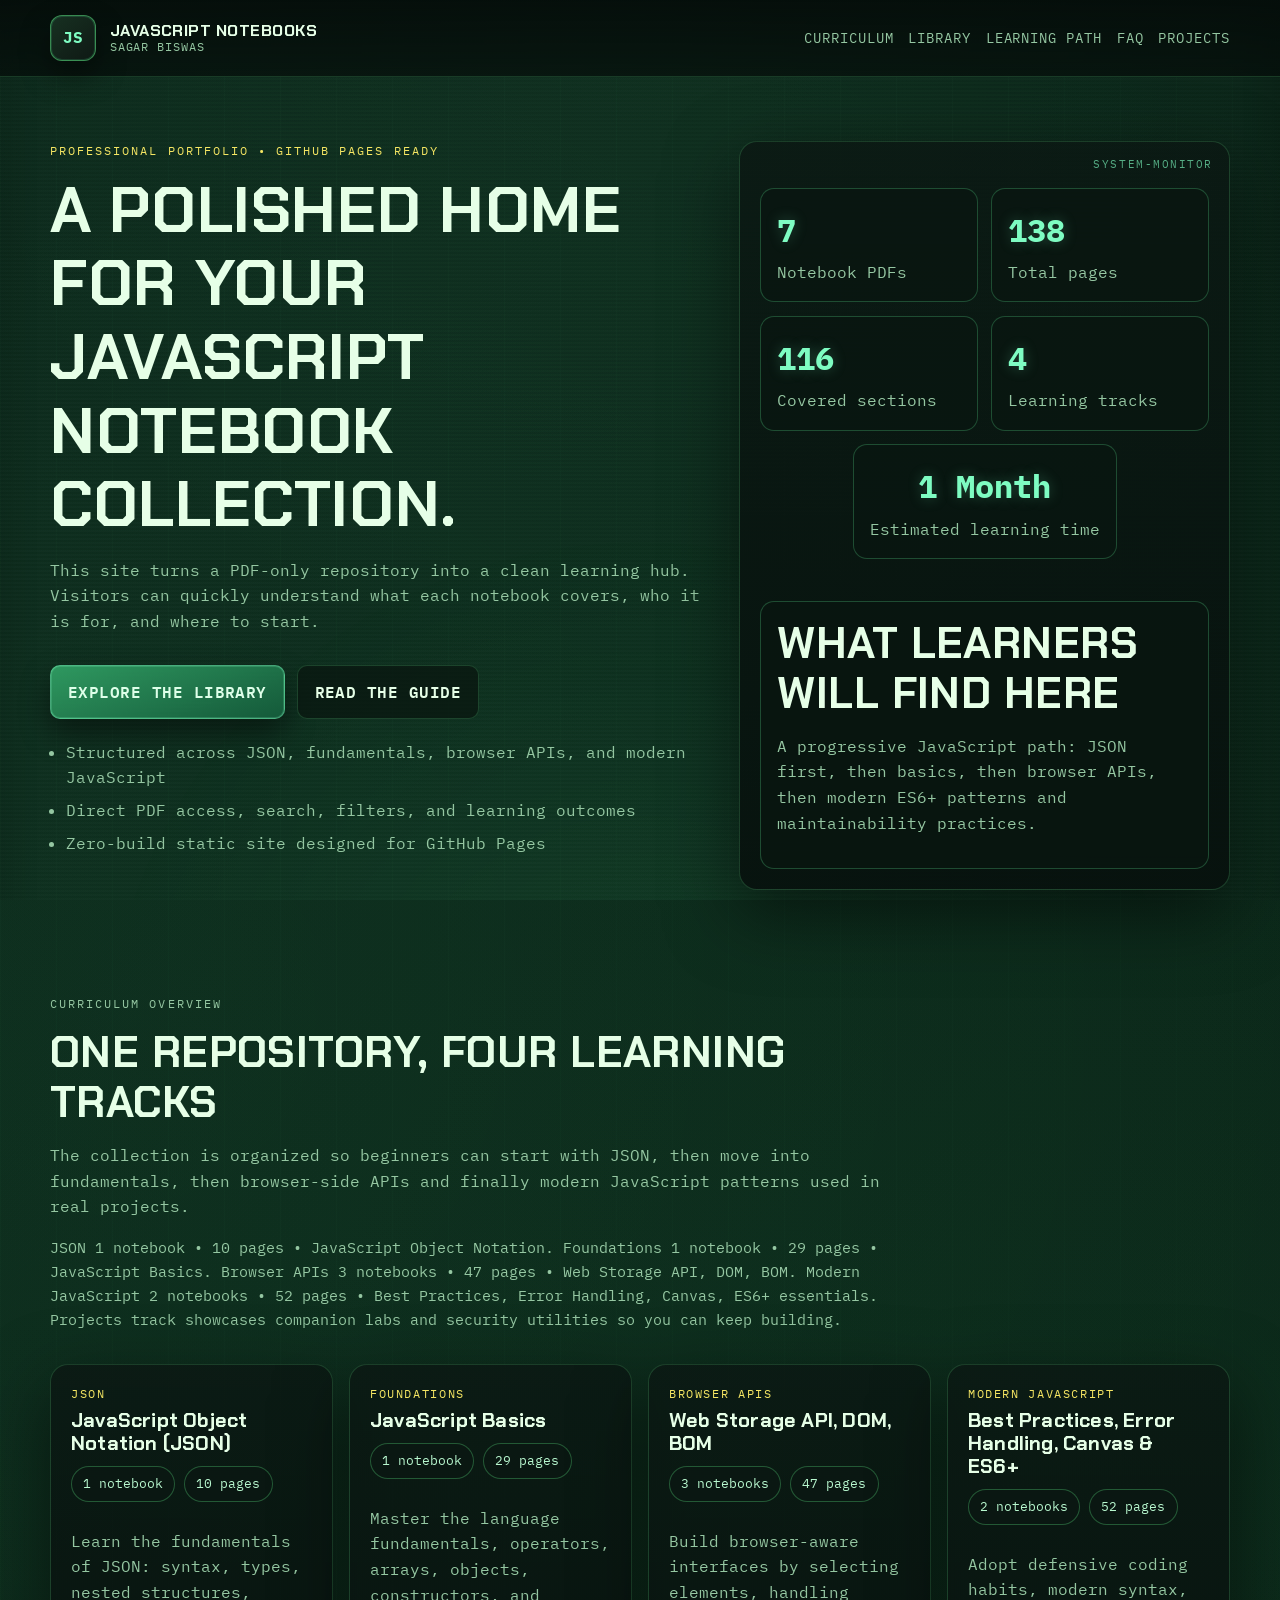
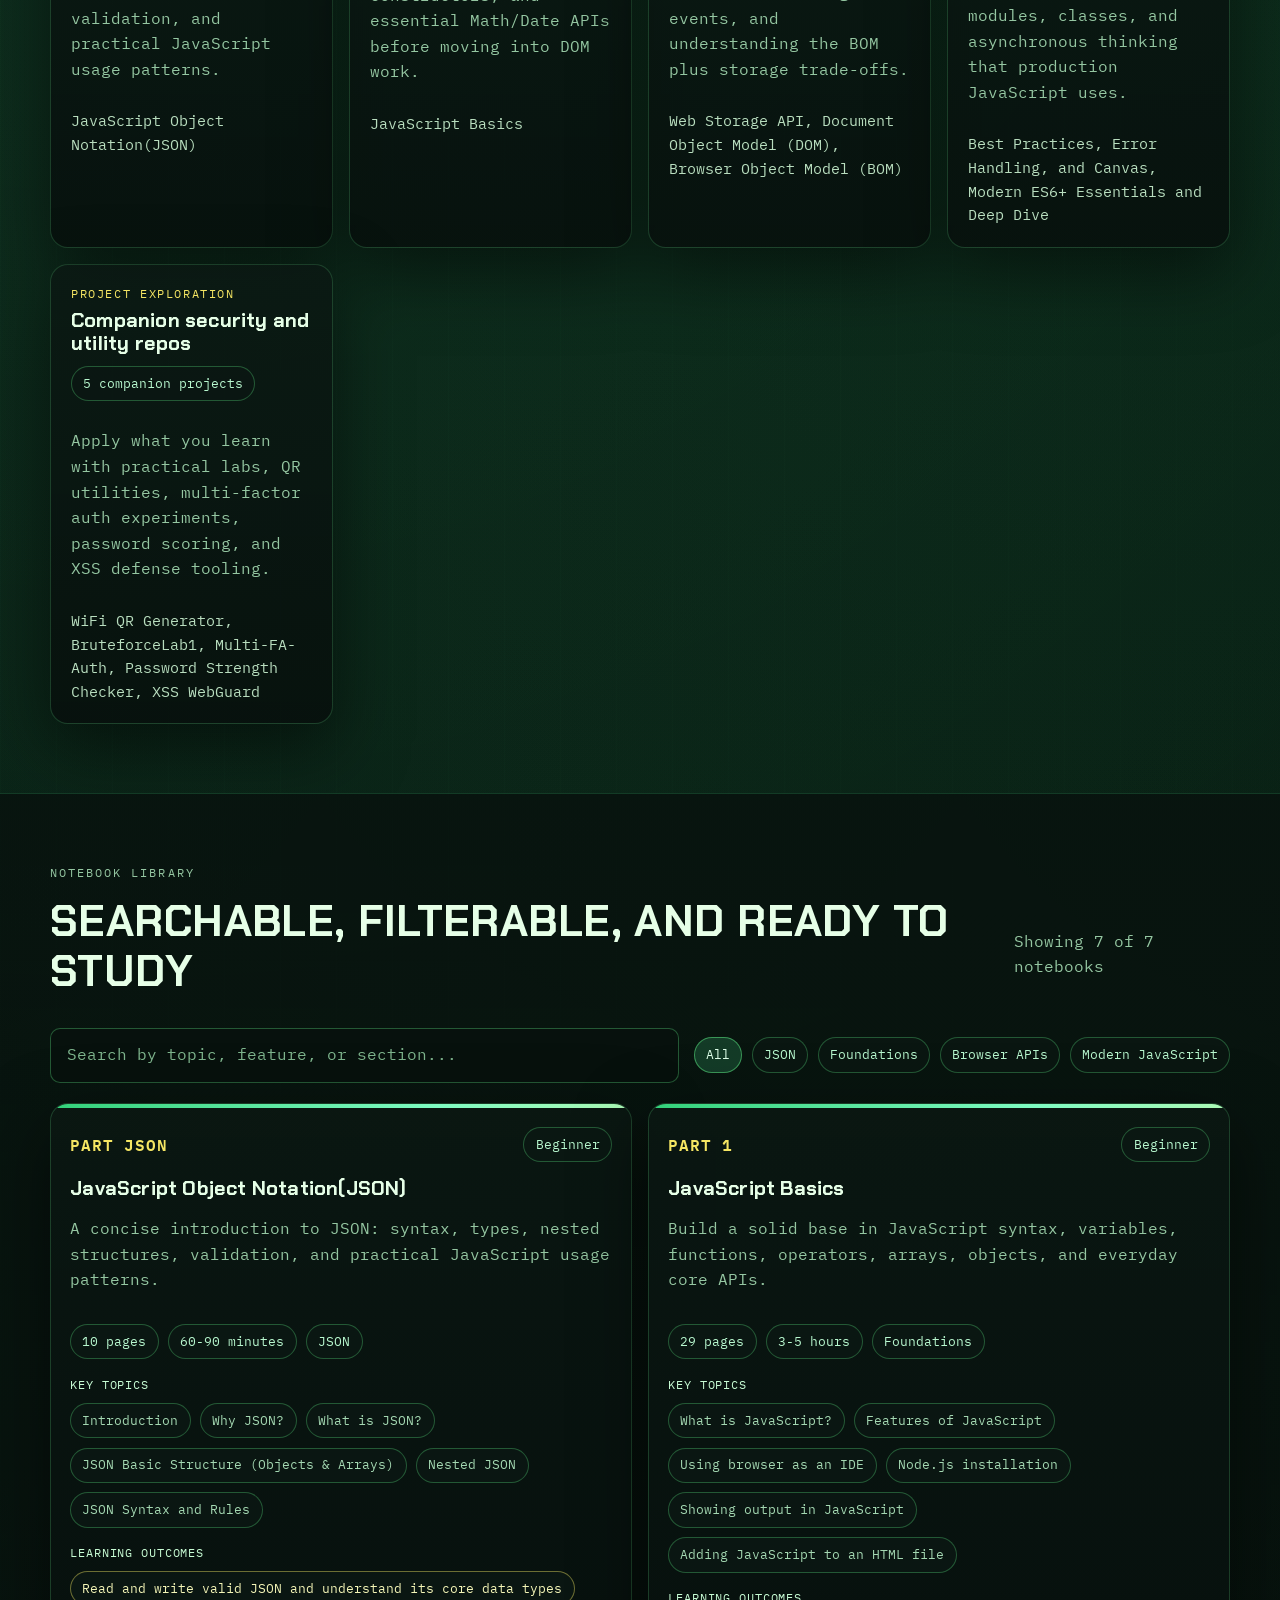
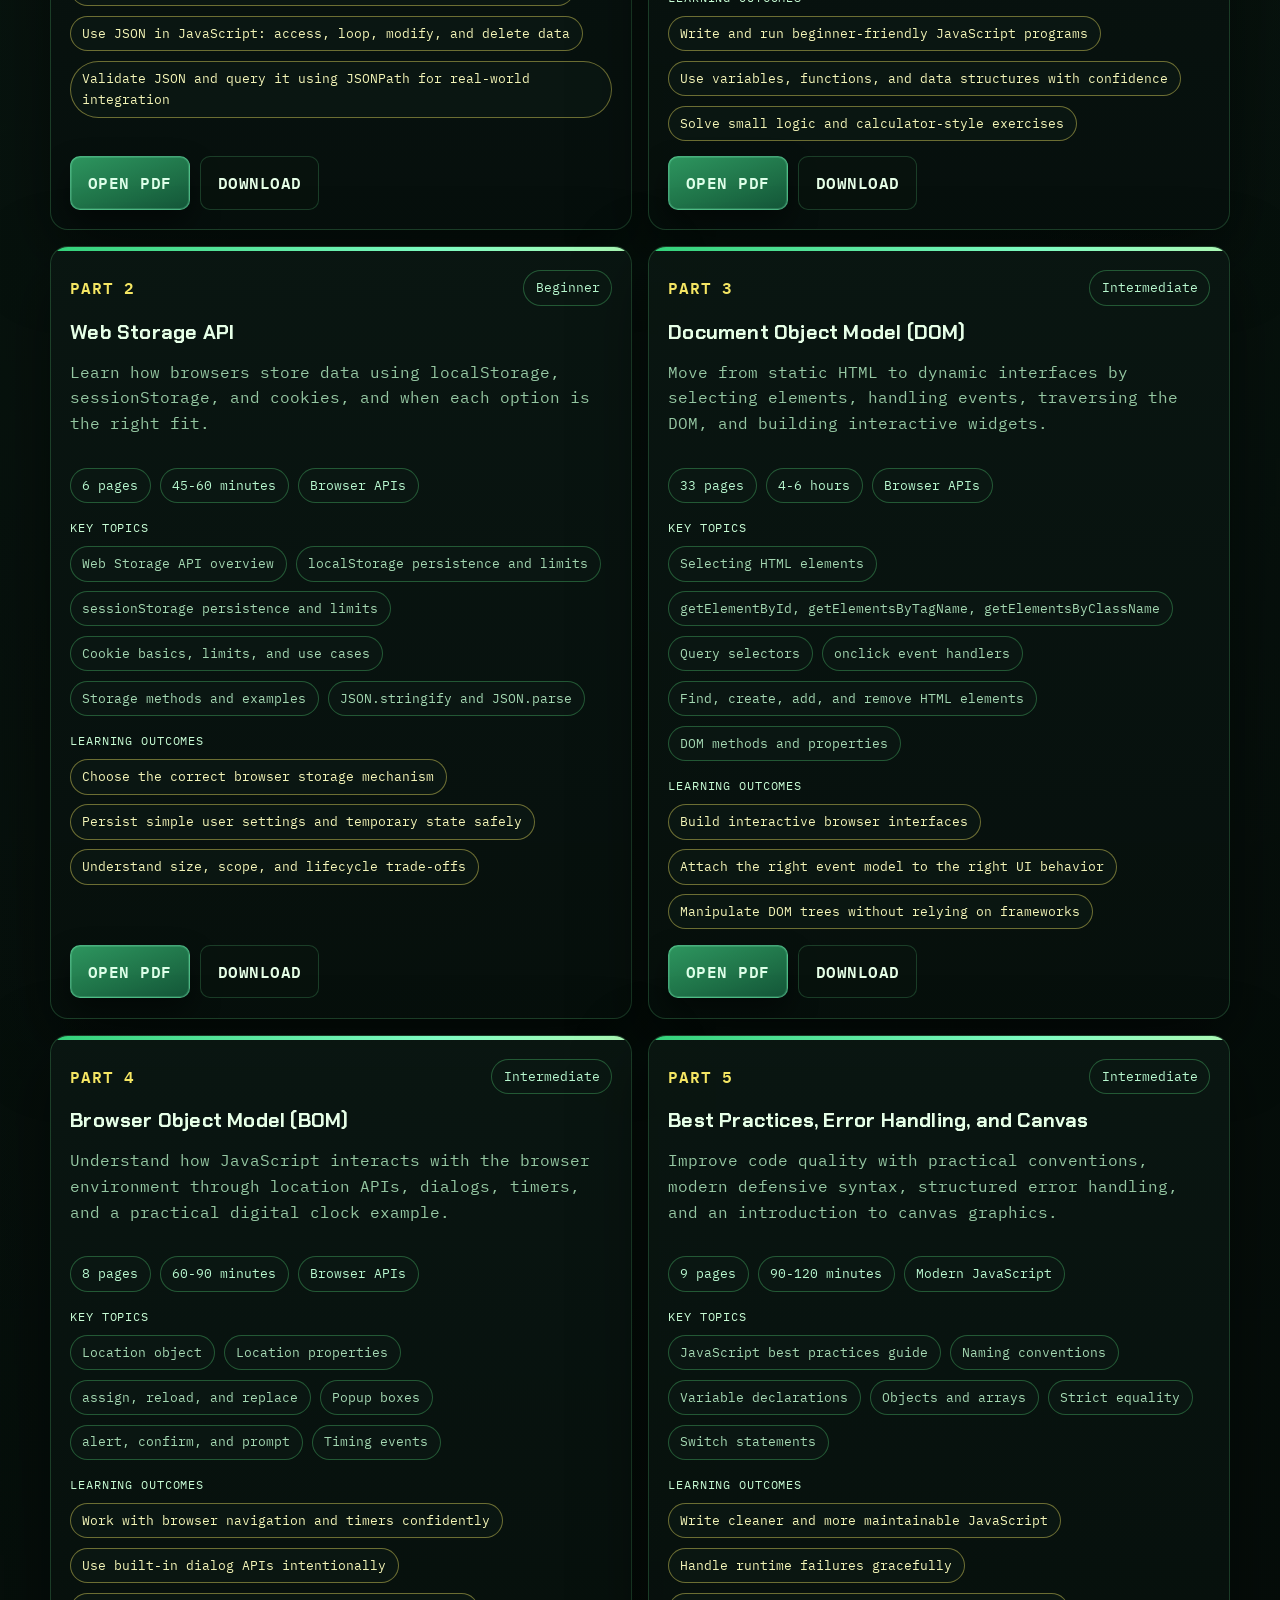
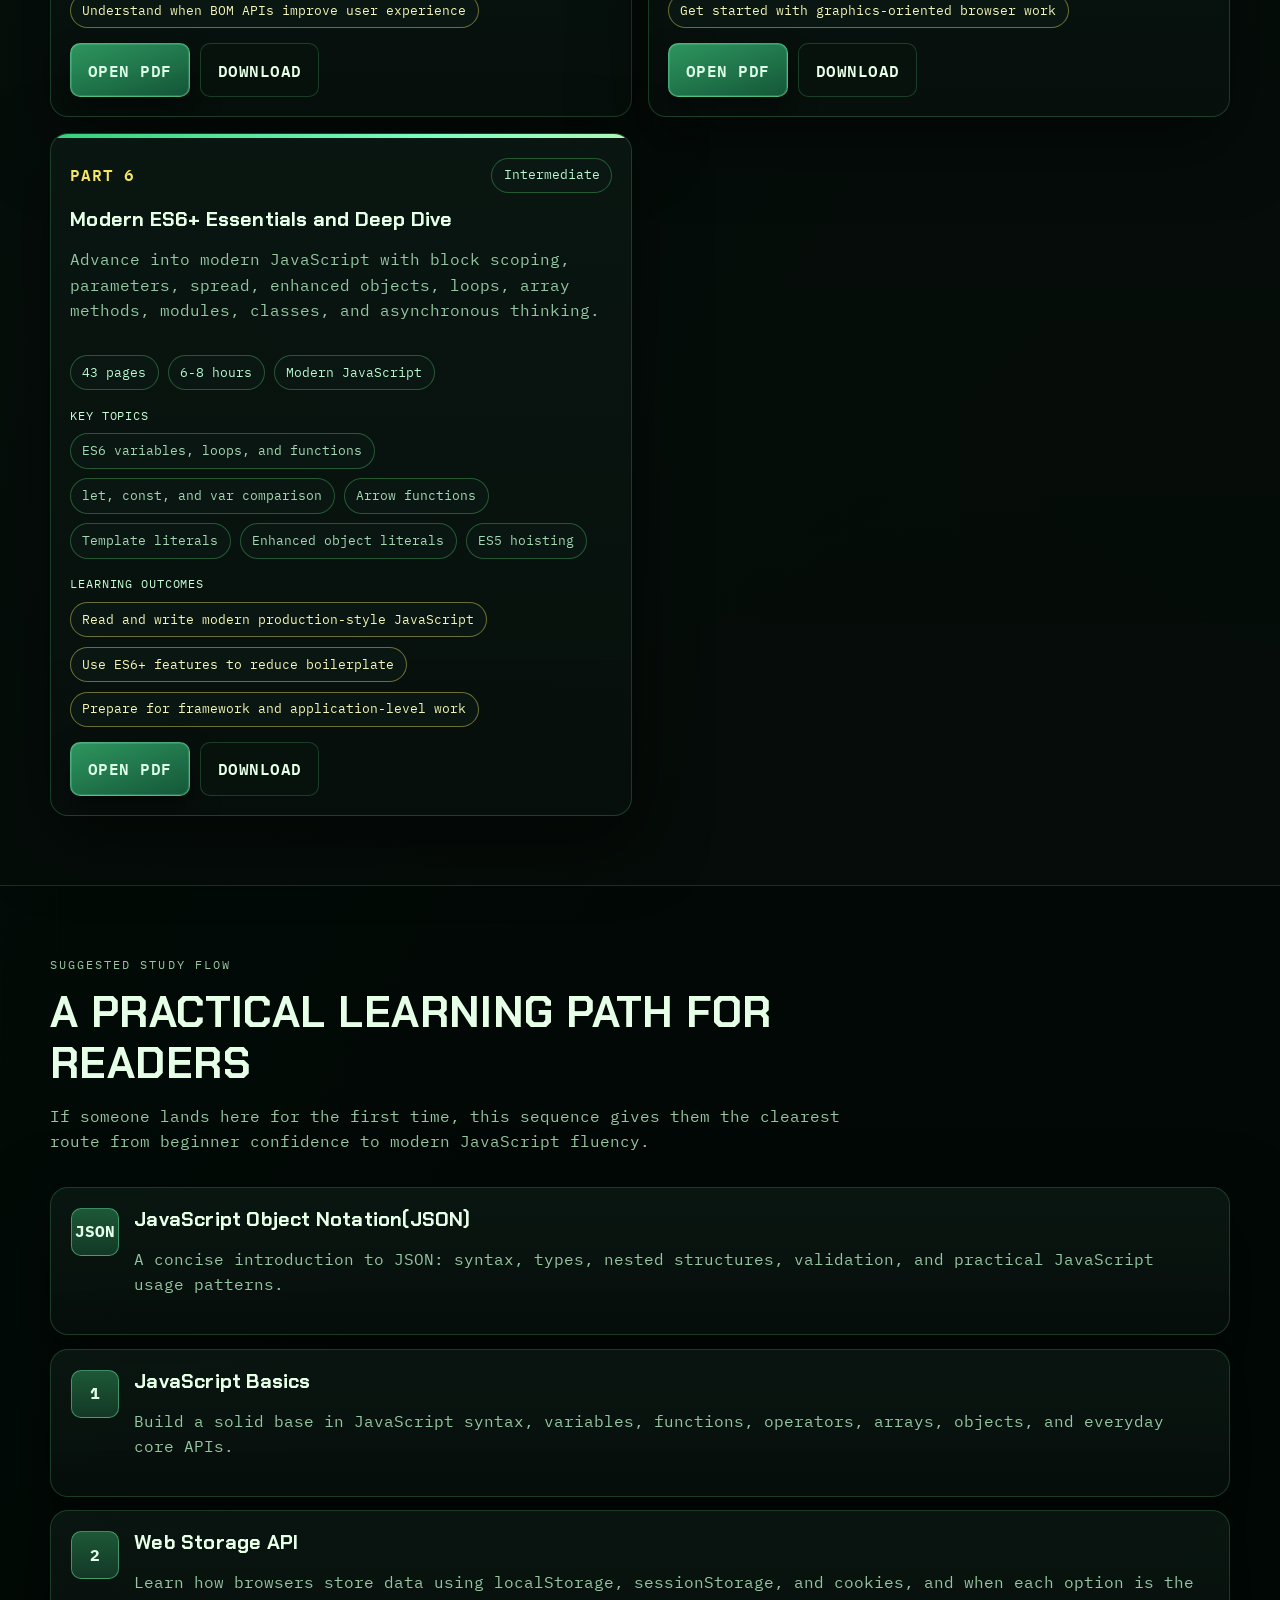
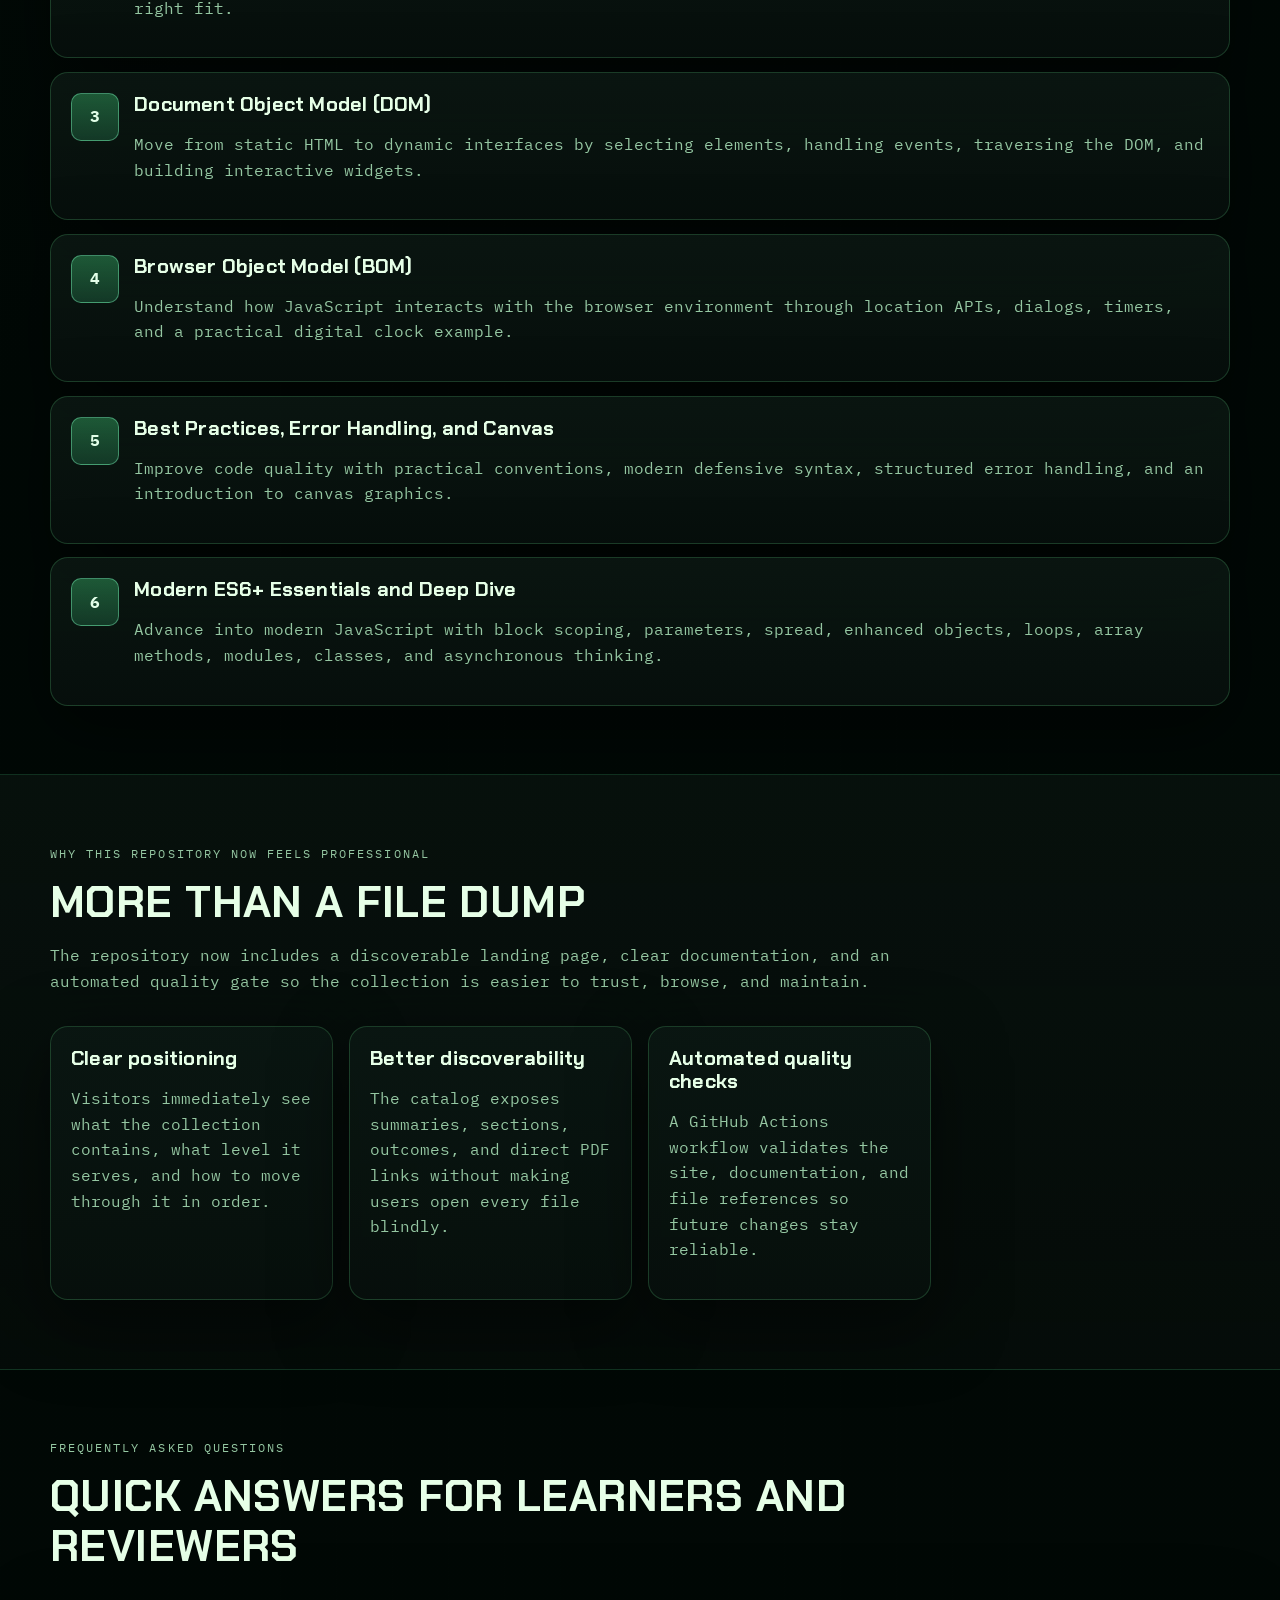
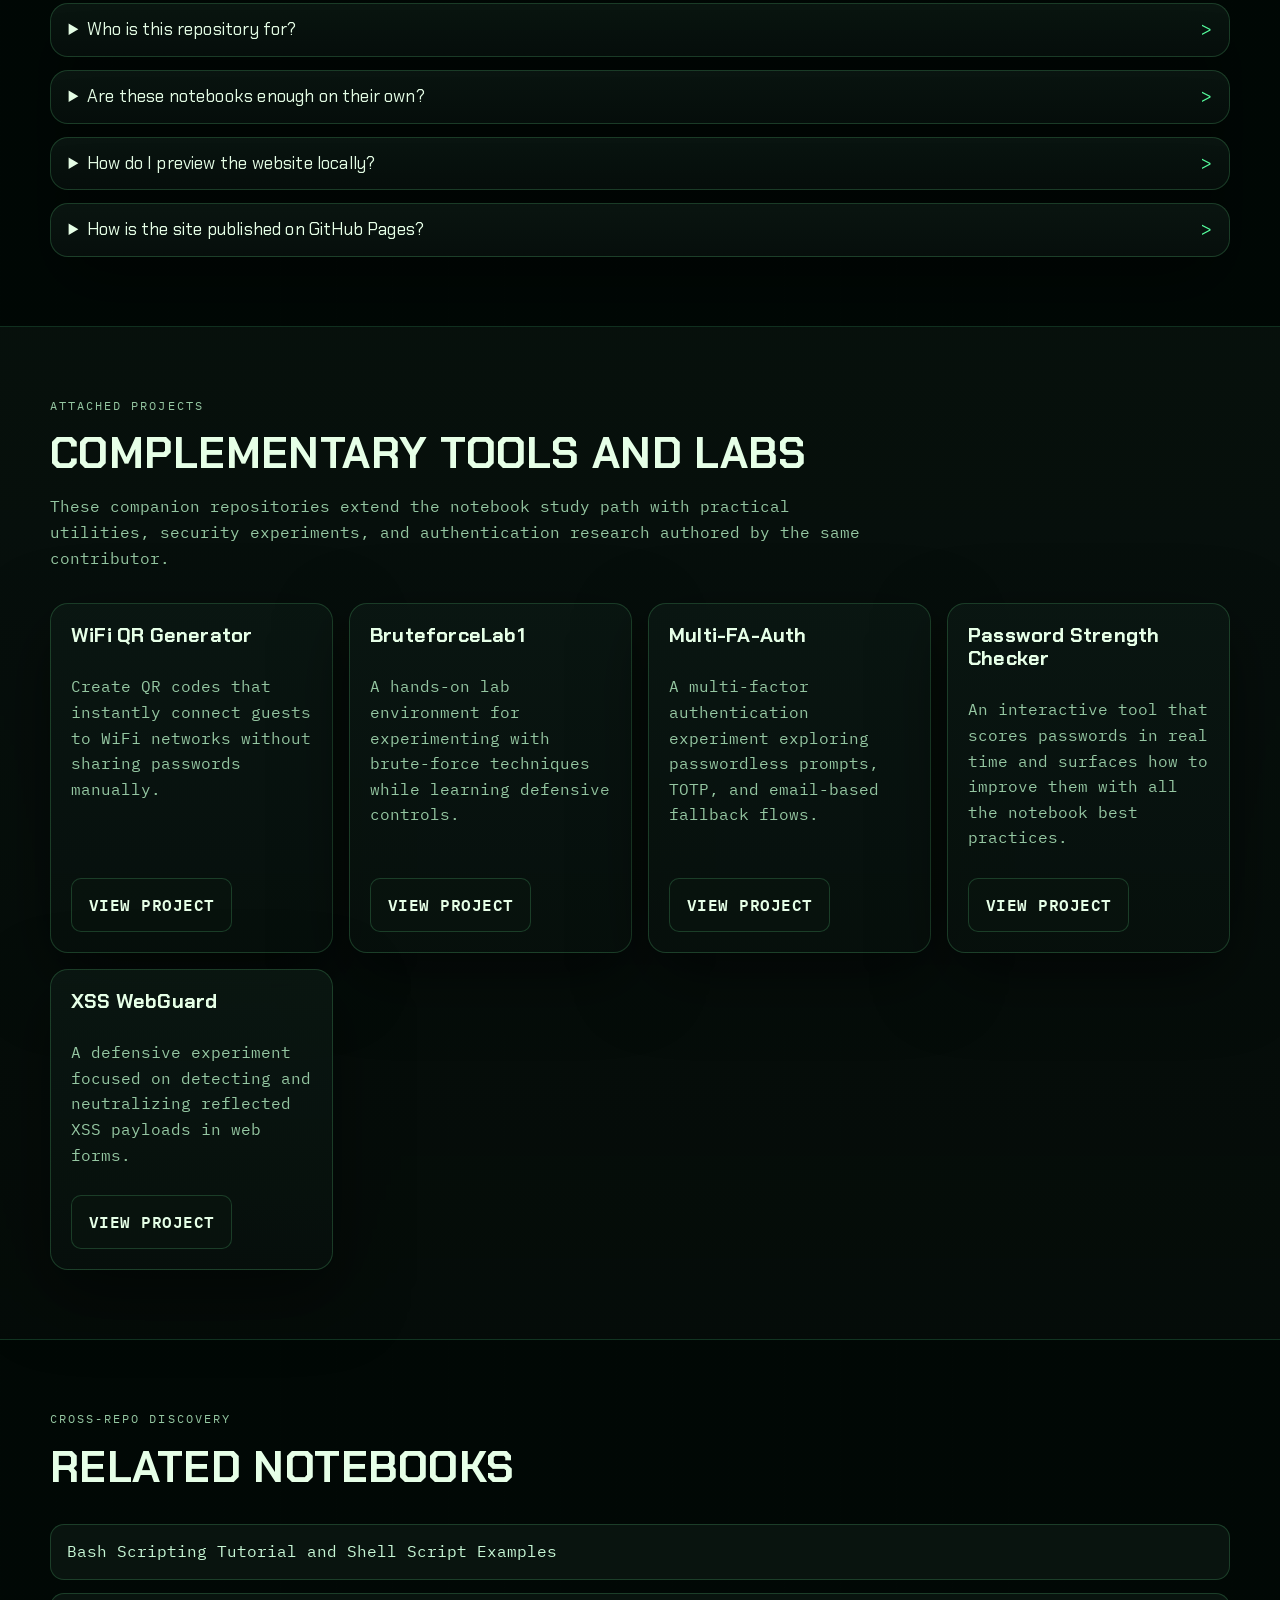
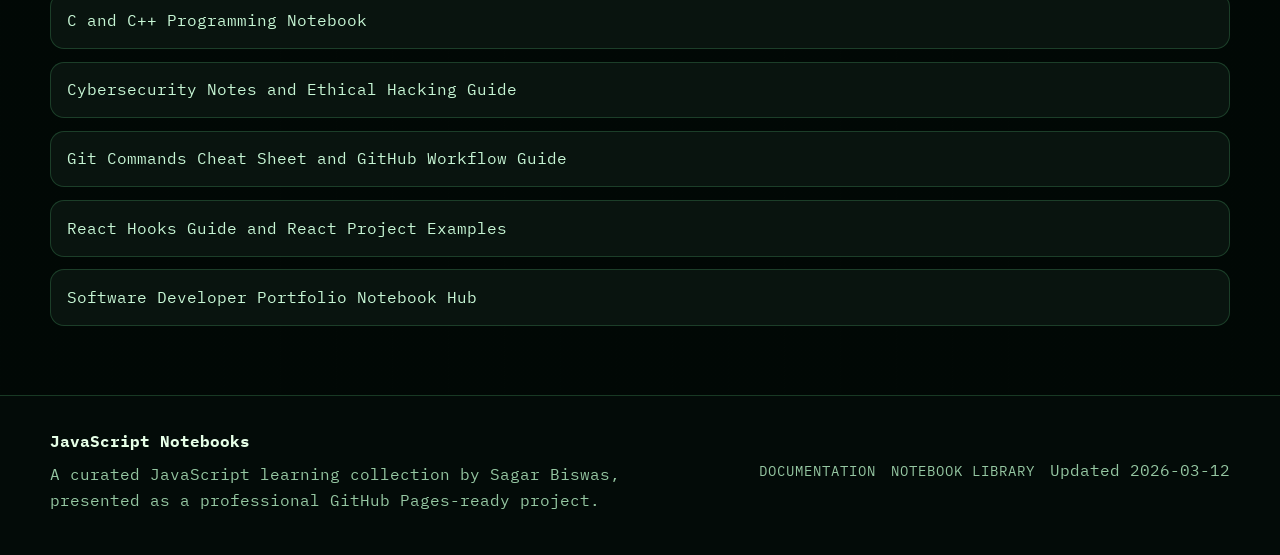
==== commit eb2bae29: "add: JSON Notebook" ====
--- a/index.html
+++ b/index.html
@@ -6,9 +6,9 @@
     <meta name="viewport" content="width=device-width, initial-scale=1.0" />
     <title>JavaScript Notebooks | Sagar Biswas</title>
     <meta name="description"
-        content="Professional GitHub Pages showcase for six JavaScript notebooks covering fundamentals, DOM, BOM, browser storage, best practices, canvas, and ES6+ topics." />
+        content="Professional GitHub Pages showcase for seven JavaScript notebooks covering fundamentals, JSON, DOM, BOM, browser storage, best practices, canvas, and ES6+ topics." />
     <meta name="keywords"
-        content="JavaScript notebooks, JavaScript PDF notes, DOM, BOM, ES6, web storage, GitHub Pages" />
+        content="JavaScript notebooks, JavaScript PDF notes, JSON, DOM, BOM, ES6, web storage, GitHub Pages" />
     <meta name="author" content="Sagar Biswas" />
     <meta name="robots" content="index, follow" />
     <meta property="og:title" content="JavaScript Notebooks | Sagar Biswas" />
@@ -21,7 +21,7 @@
     <meta name="twitter:card" content="summary_large_image" />
     <meta name="twitter:title" content="JavaScript Notebooks | Sagar Biswas" />
     <meta name="twitter:description"
-        content="Explore six JavaScript notebooks covering fundamentals, DOM, BOM, web storage, and modern ES6+ topics." />
+        content="Explore seven JavaScript notebooks covering fundamentals, JSON, DOM, BOM, web storage, and modern ES6+ topics." />
     <meta name="twitter:image" content="https://sagarbiswas-multihat.github.io/assets/og-preview.svg" />
     <meta name="theme-color" content="#040a08" />
     <link rel="canonical" href="https://sagarbiswas-multihat.github.io/JavaScript-Notebooks/" />
@@ -47,7 +47,7 @@
           "name": "Sagar Biswas"
         },
         "description": "A curated JavaScript learning collection published as PDF notebooks and presented through a GitHub Pages portfolio site.",
-        "about": ["JavaScript", "DOM", "BOM", "Web Storage API", "ES6", "Canvas"]
+        "about": ["JavaScript", "JSON", "DOM", "BOM", "Web Storage API", "ES6", "Canvas"]
       }
     </script>
 </head>
@@ -92,37 +92,44 @@
                     </div>
 
                     <ul class="hero-points" aria-label="Highlights">
-                        <li>Structured across fundamentals, browser APIs, and modern JavaScript</li>
+                        <li>Structured across JSON, fundamentals, browser APIs, and modern JavaScript</li>
                         <li>Direct PDF access, search, filters, and learning outcomes</li>
                         <li>Zero-build static site designed for GitHub Pages</li>
                     </ul>
                 </div>
 
                 <aside class="hero-panel" aria-label="Collection snapshot">
+                    <br>
                     <div class="stats-grid" id="stats-grid">
                         <article>
-                            <span class="stat-value" id="stat-notebooks">6</span>
+                            <span class="stat-value" id="stat-notebooks">7</span>
                             <span class="stat-label">Notebook PDFs</span>
                         </article>
                         <article>
-                            <span class="stat-value" id="stat-pages">128</span>
+                            <span class="stat-value" id="stat-pages">138</span>
                             <span class="stat-label">Total pages</span>
                         </article>
                         <article>
-                            <span class="stat-value" id="stat-sections">63</span>
+                            <span class="stat-value" id="stat-sections">116</span>
                             <span class="stat-label">Covered sections</span>
                         </article>
                         <article>
-                            <span class="stat-value">3</span>
+                            <span class="stat-value" id="stat-tracks">4</span>
                             <span class="stat-label">Learning tracks</span>
                         </article>
+                        <div style="grid-column: span 2; display: flex; justify-content: center;">
+                            <article>
+                                <span class="stat-value" id="stat-duration" style="text-align: center;">1 Month</span>
+                                <span class="stat-label">Estimated learning time</span>
+                            </article>
+                        </div>
                     </div>
                     <br>
 
                     <div class="focus-box">
                         <h2>What learners will find here</h2>
                         <p>
-                            A progressive JavaScript path: basics first, then browser APIs, then modern ES6+
+                            A progressive JavaScript path: JSON first, then basics, then browser APIs, then modern ES6+
                             patterns and maintainability practices.
                         </p>
                     </div>
@@ -136,11 +143,12 @@
                     <p class="eyebrow">Curriculum overview</p>
                     <h2>One repository, four learning tracks</h2>
                     <p>
-                        The collection is organized so beginners can start with fundamentals, then move into
+                        The collection is organized so beginners can start with JSON, then move into fundamentals, then
                         browser-side APIs and finally modern JavaScript patterns used in real projects.
                     </p>
                     <p class="curriculum-helper">
-                        Foundations 1 notebook • 29 pages • JavaScript Basics. Browser APIs 3 notebooks • 47 pages • Web
+                        JSON 1 notebook • 10 pages • JavaScript Object Notation. Foundations 1 notebook • 29 pages •
+                        JavaScript Basics. Browser APIs 3 notebooks • 47 pages • Web
                         Storage API, DOM, BOM. Modern JavaScript 2 notebooks • 52 pages • Best Practices, Error
                         Handling, Canvas, ES6+ essentials. Projects track showcases companion labs and security
                         utilities so you can keep building.
